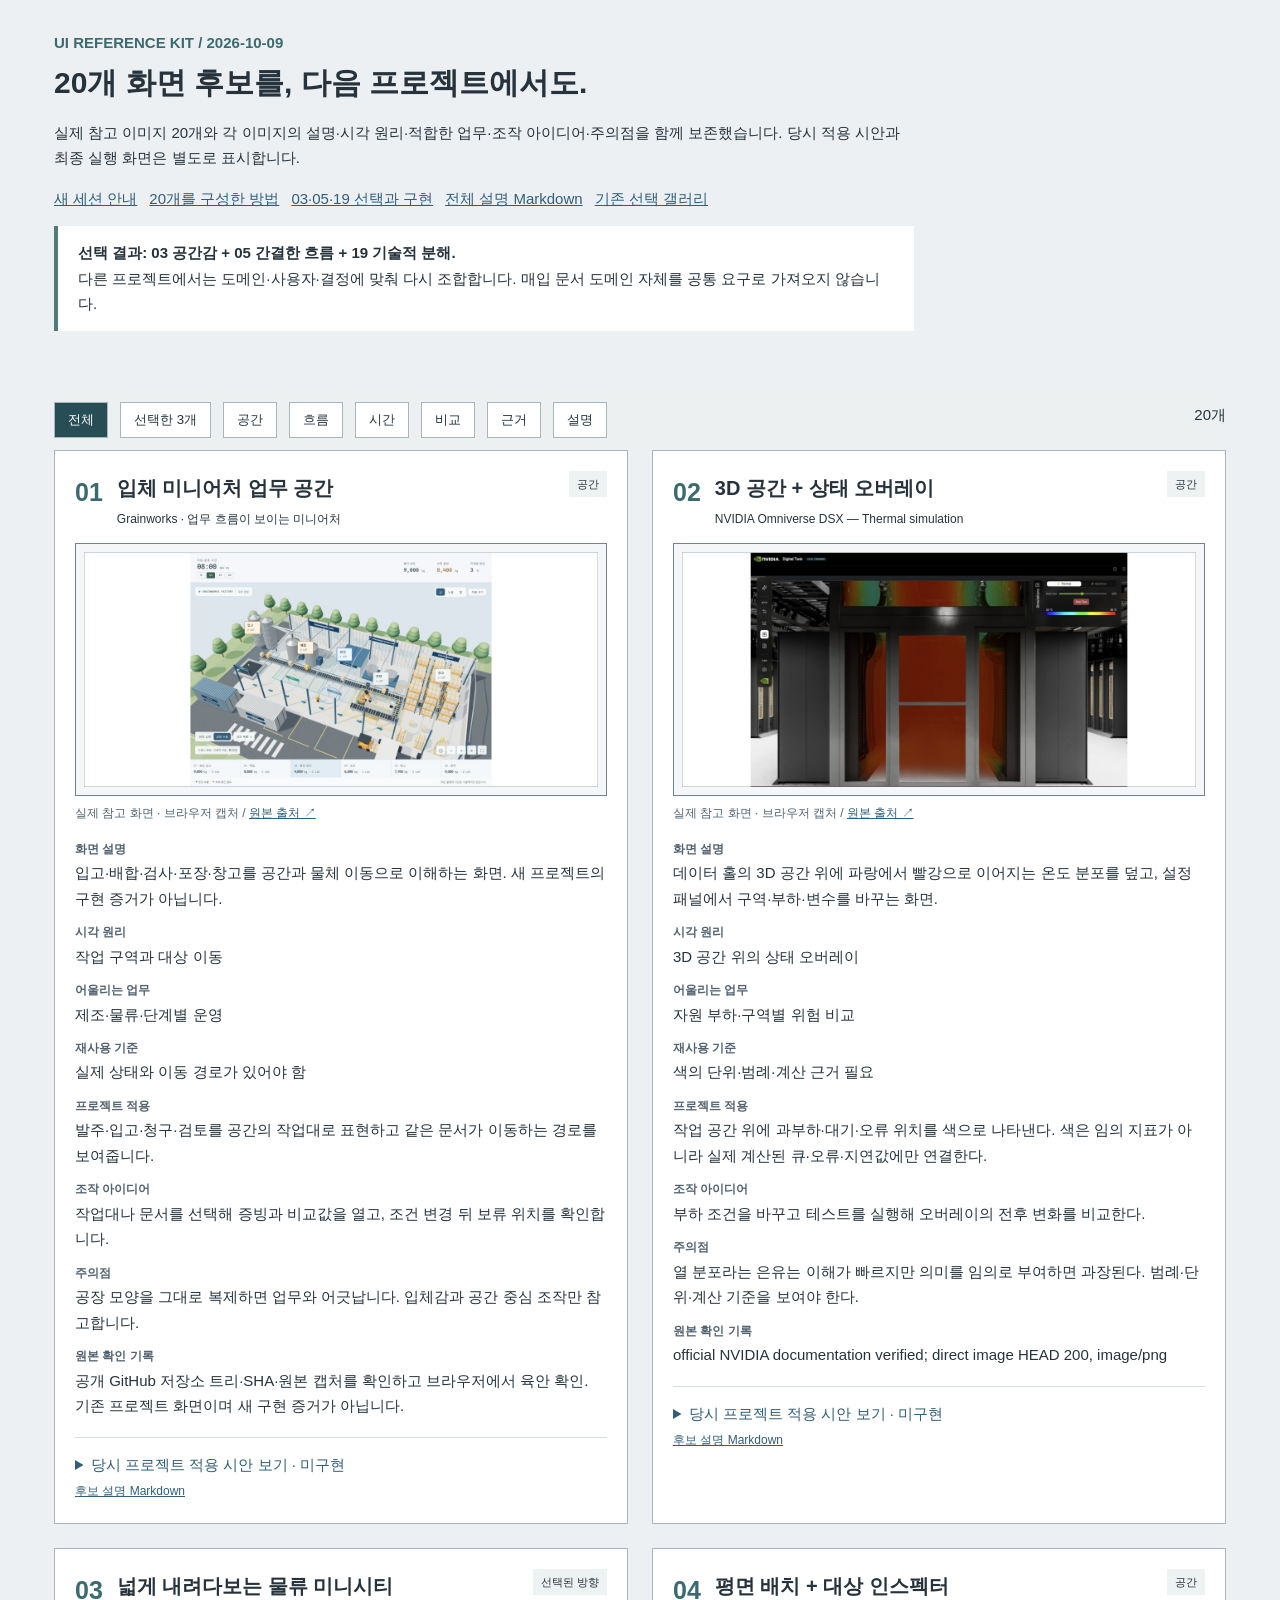
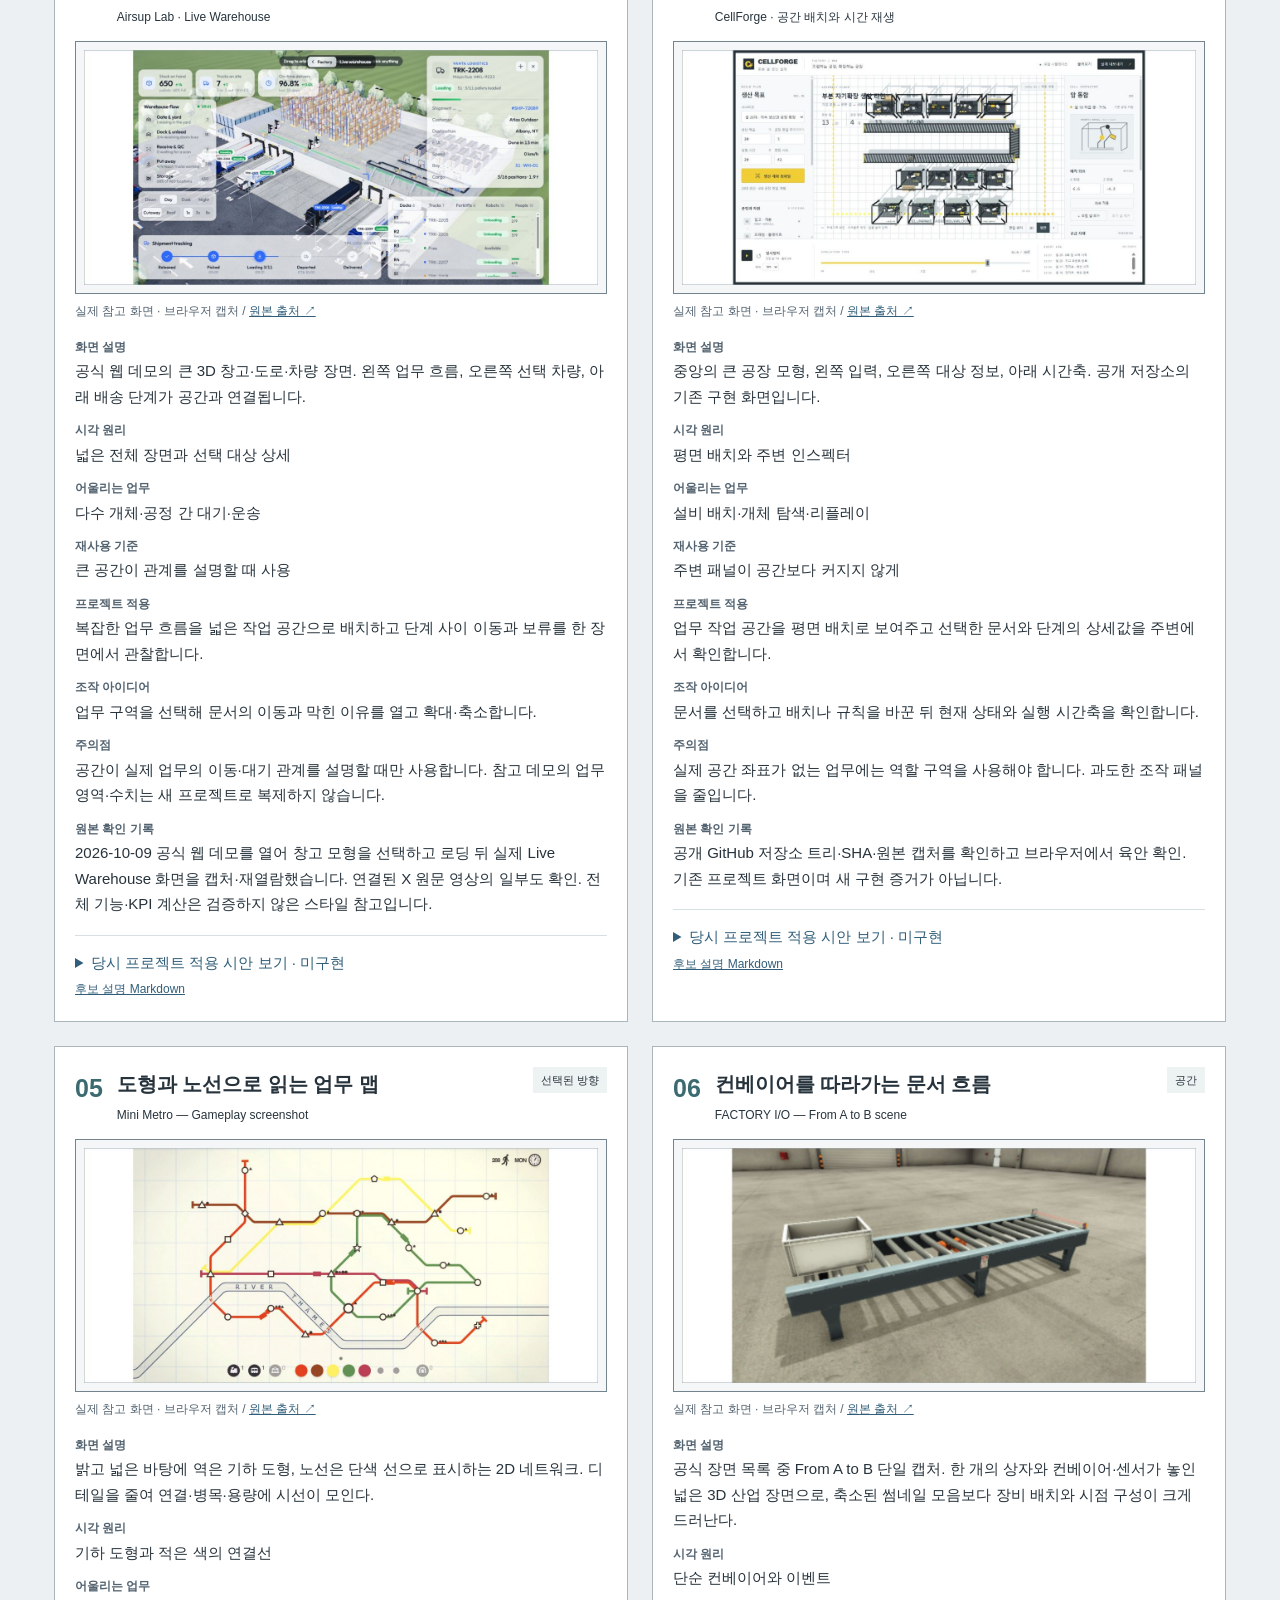
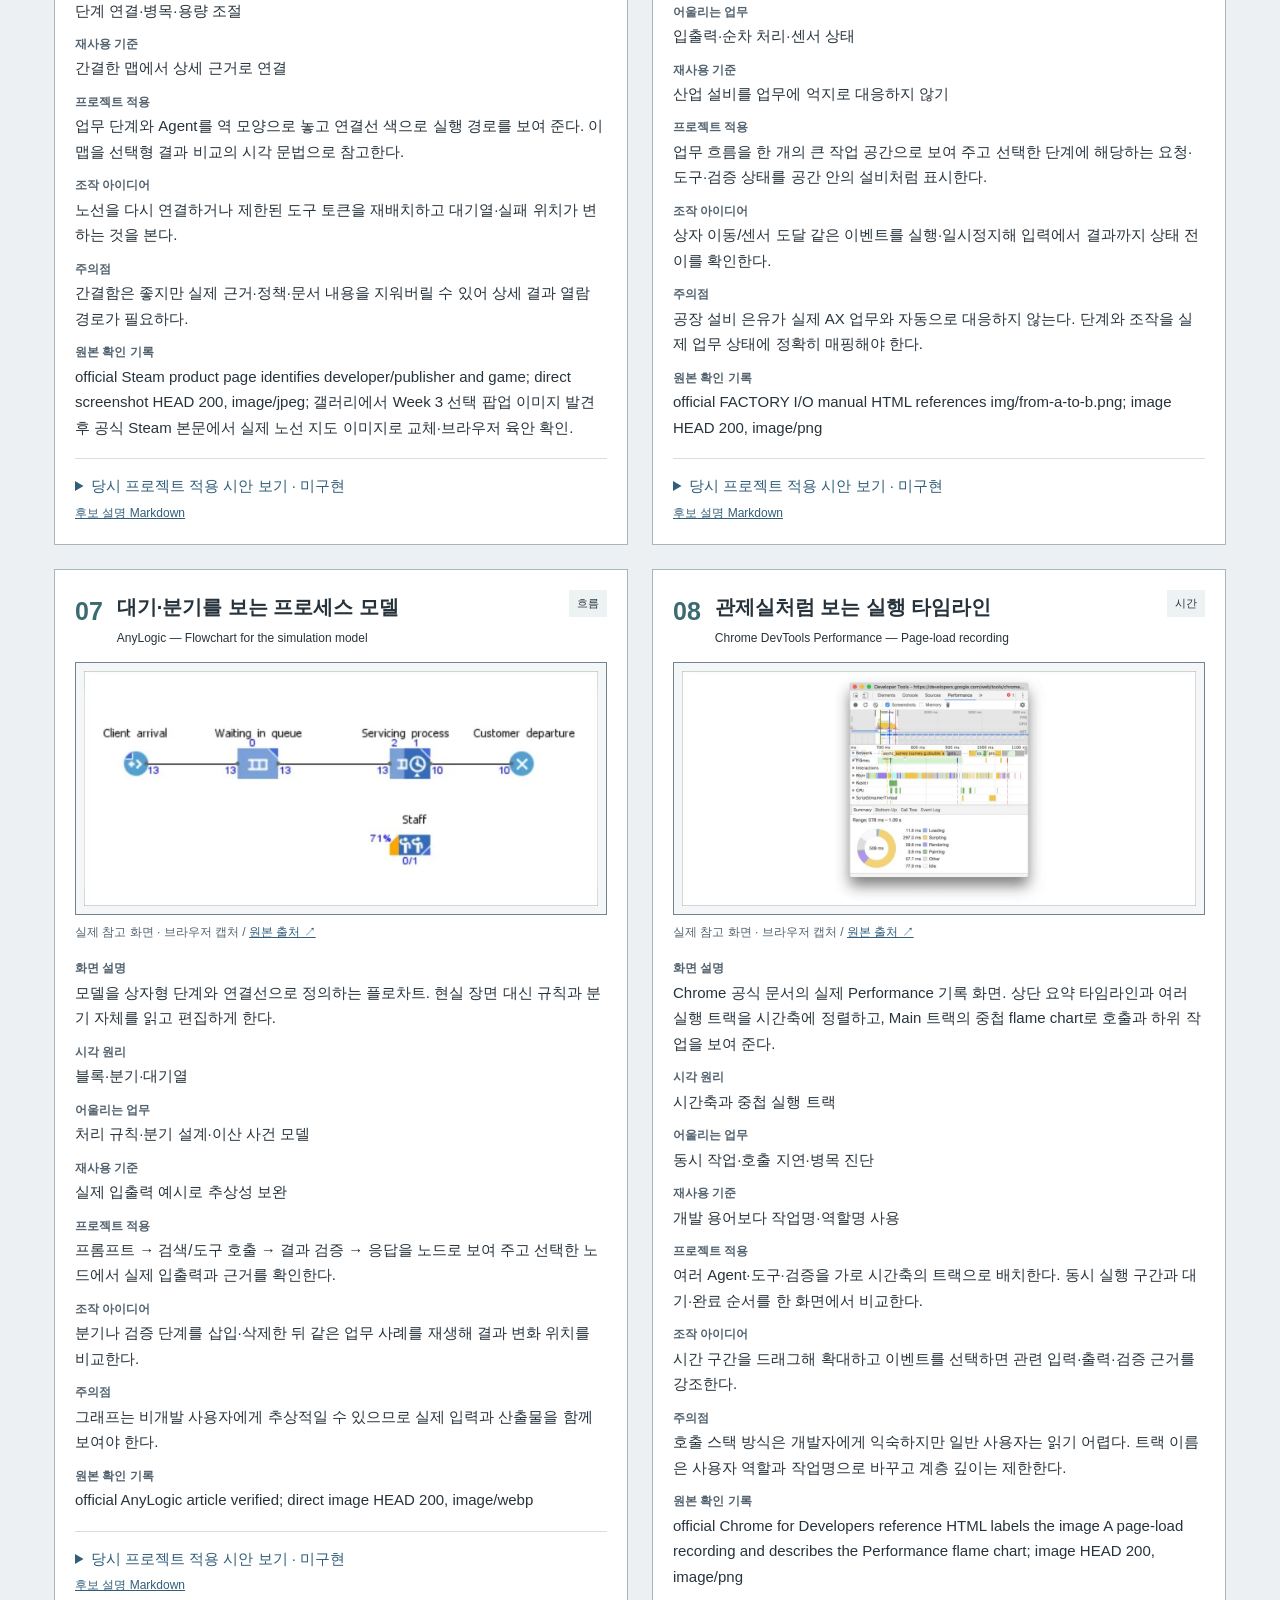
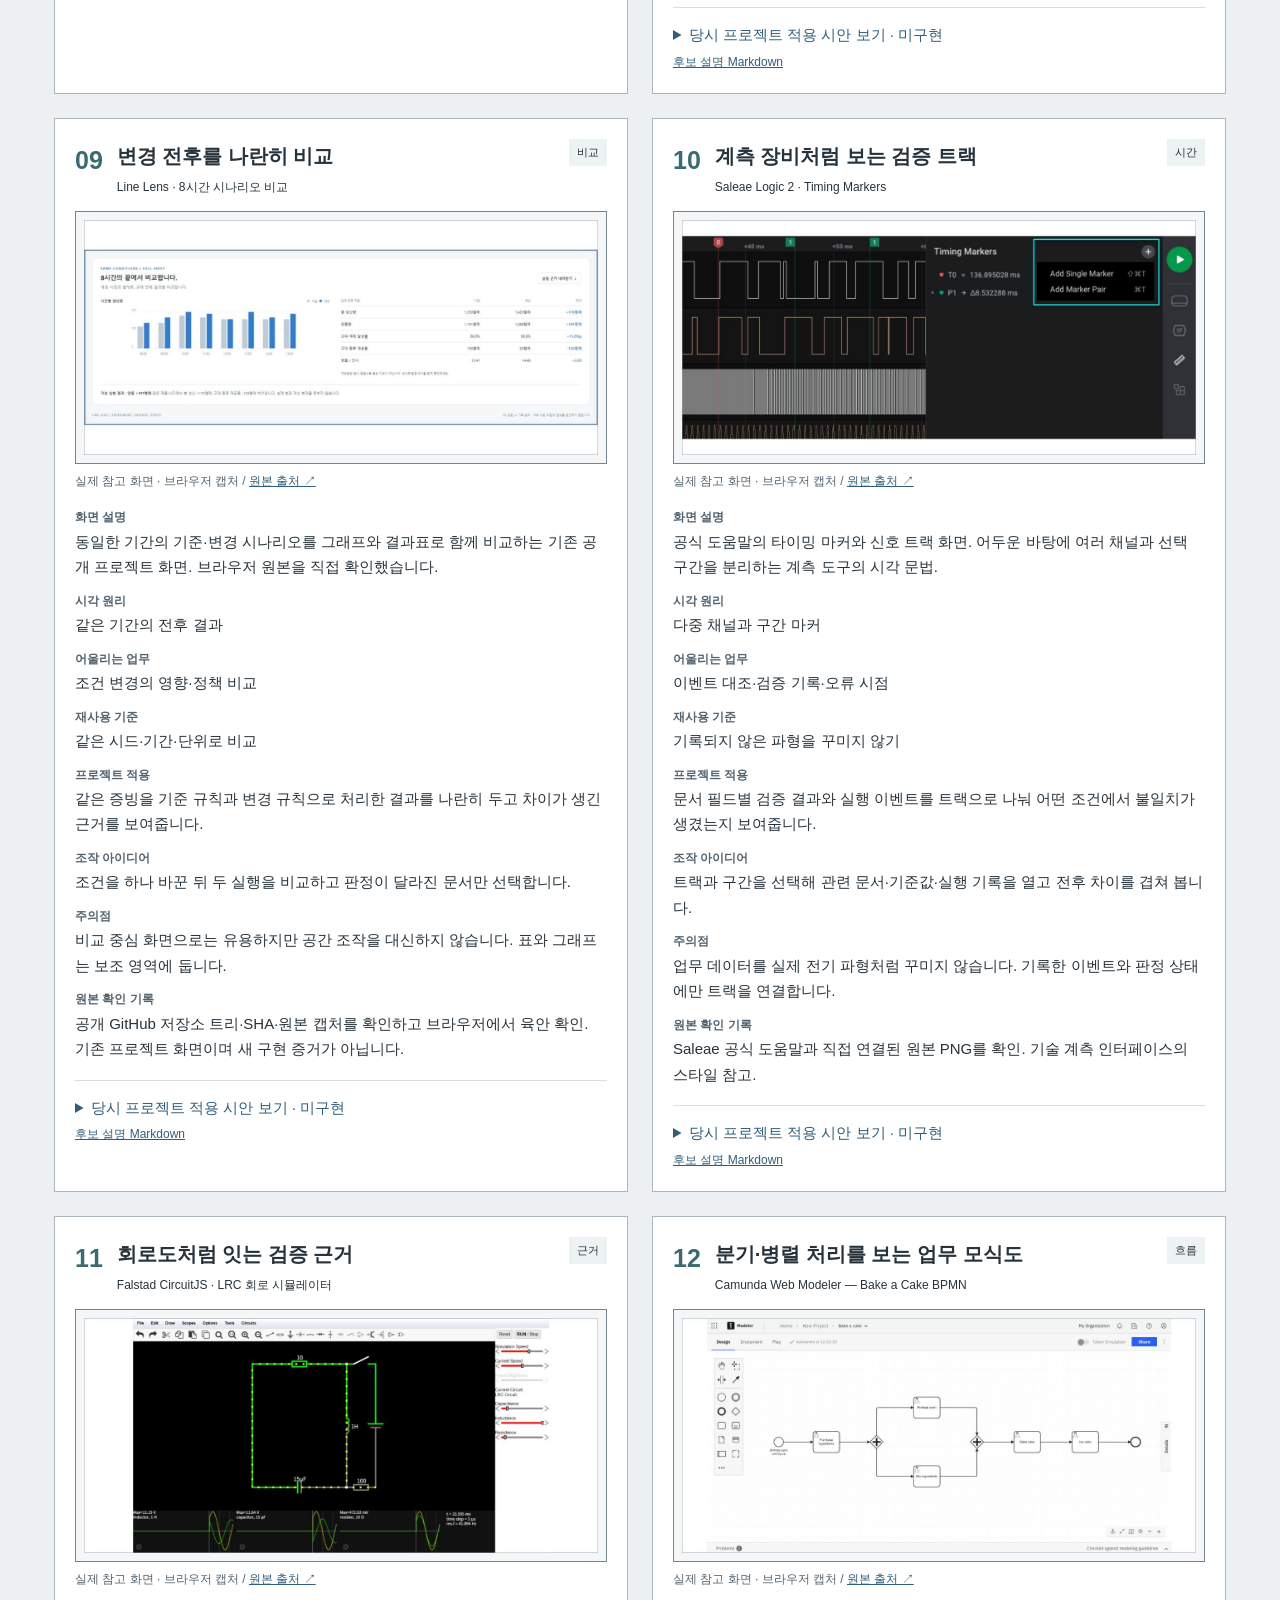
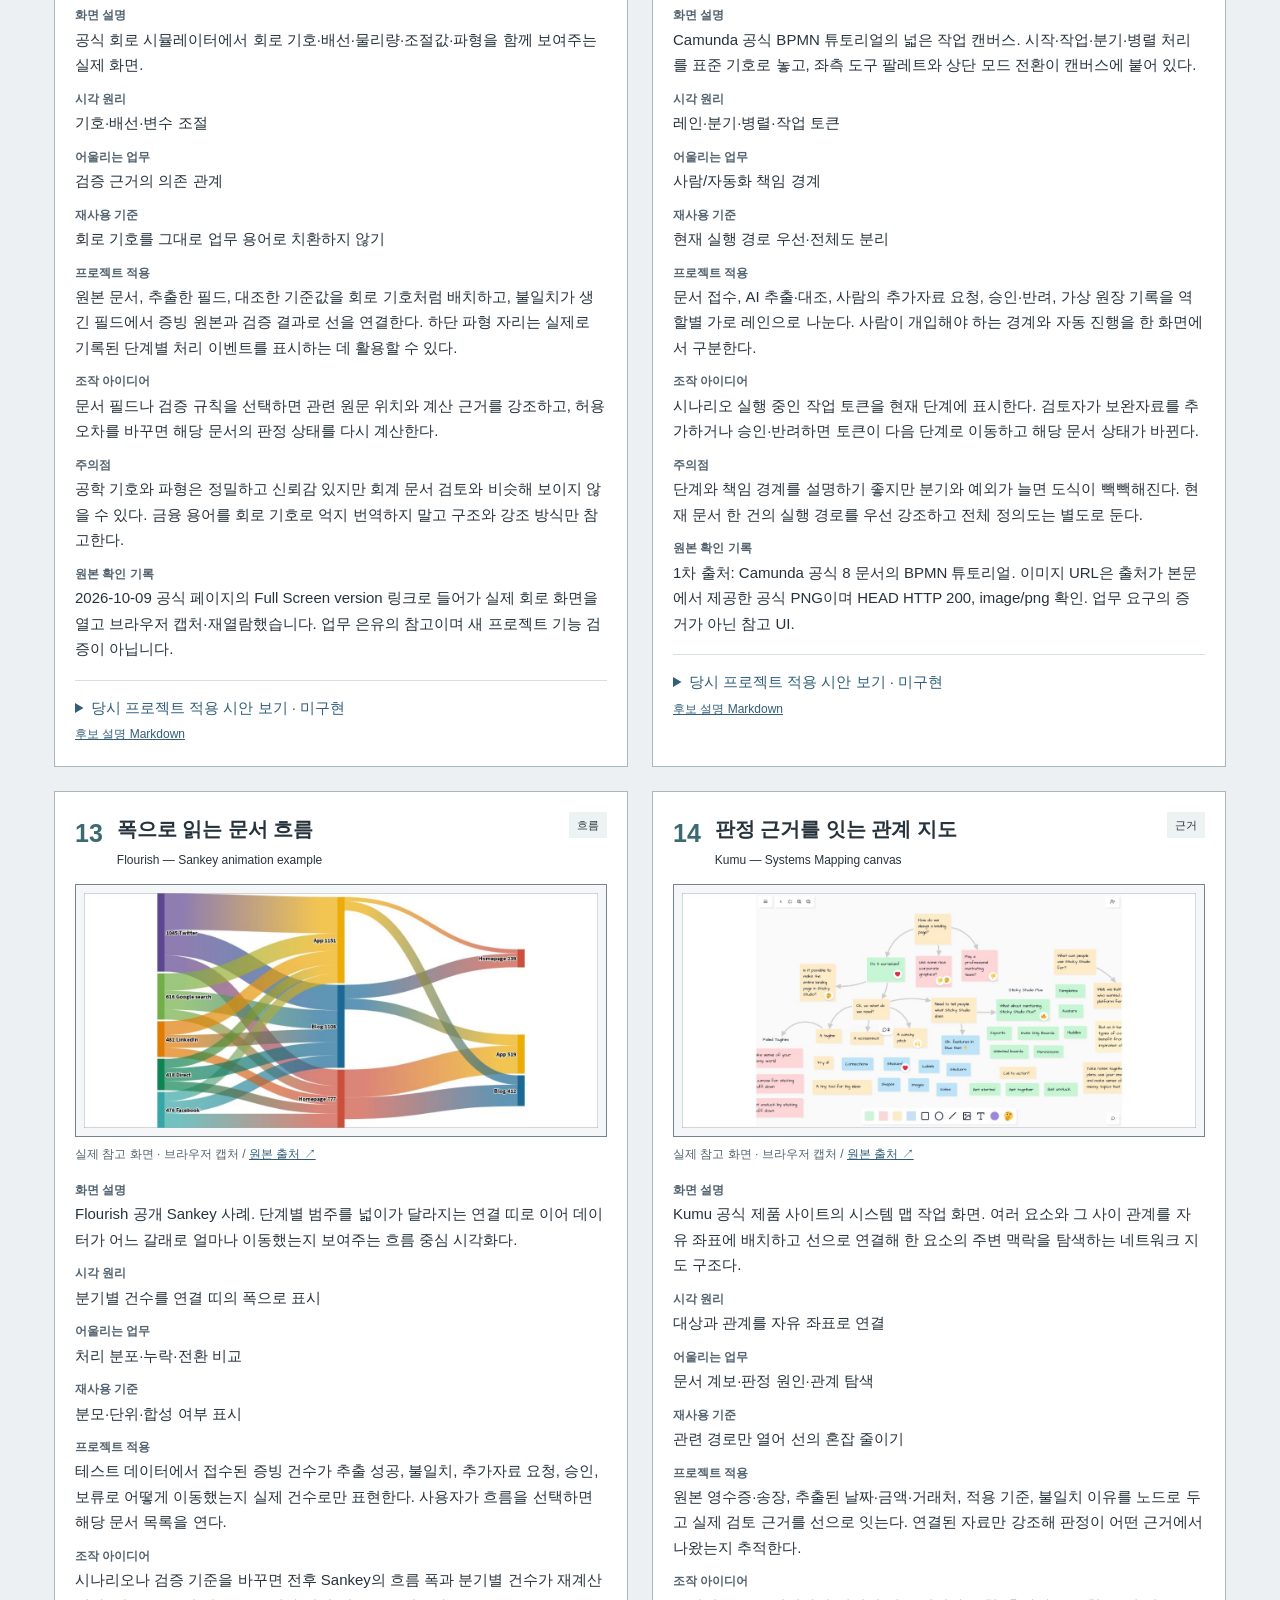
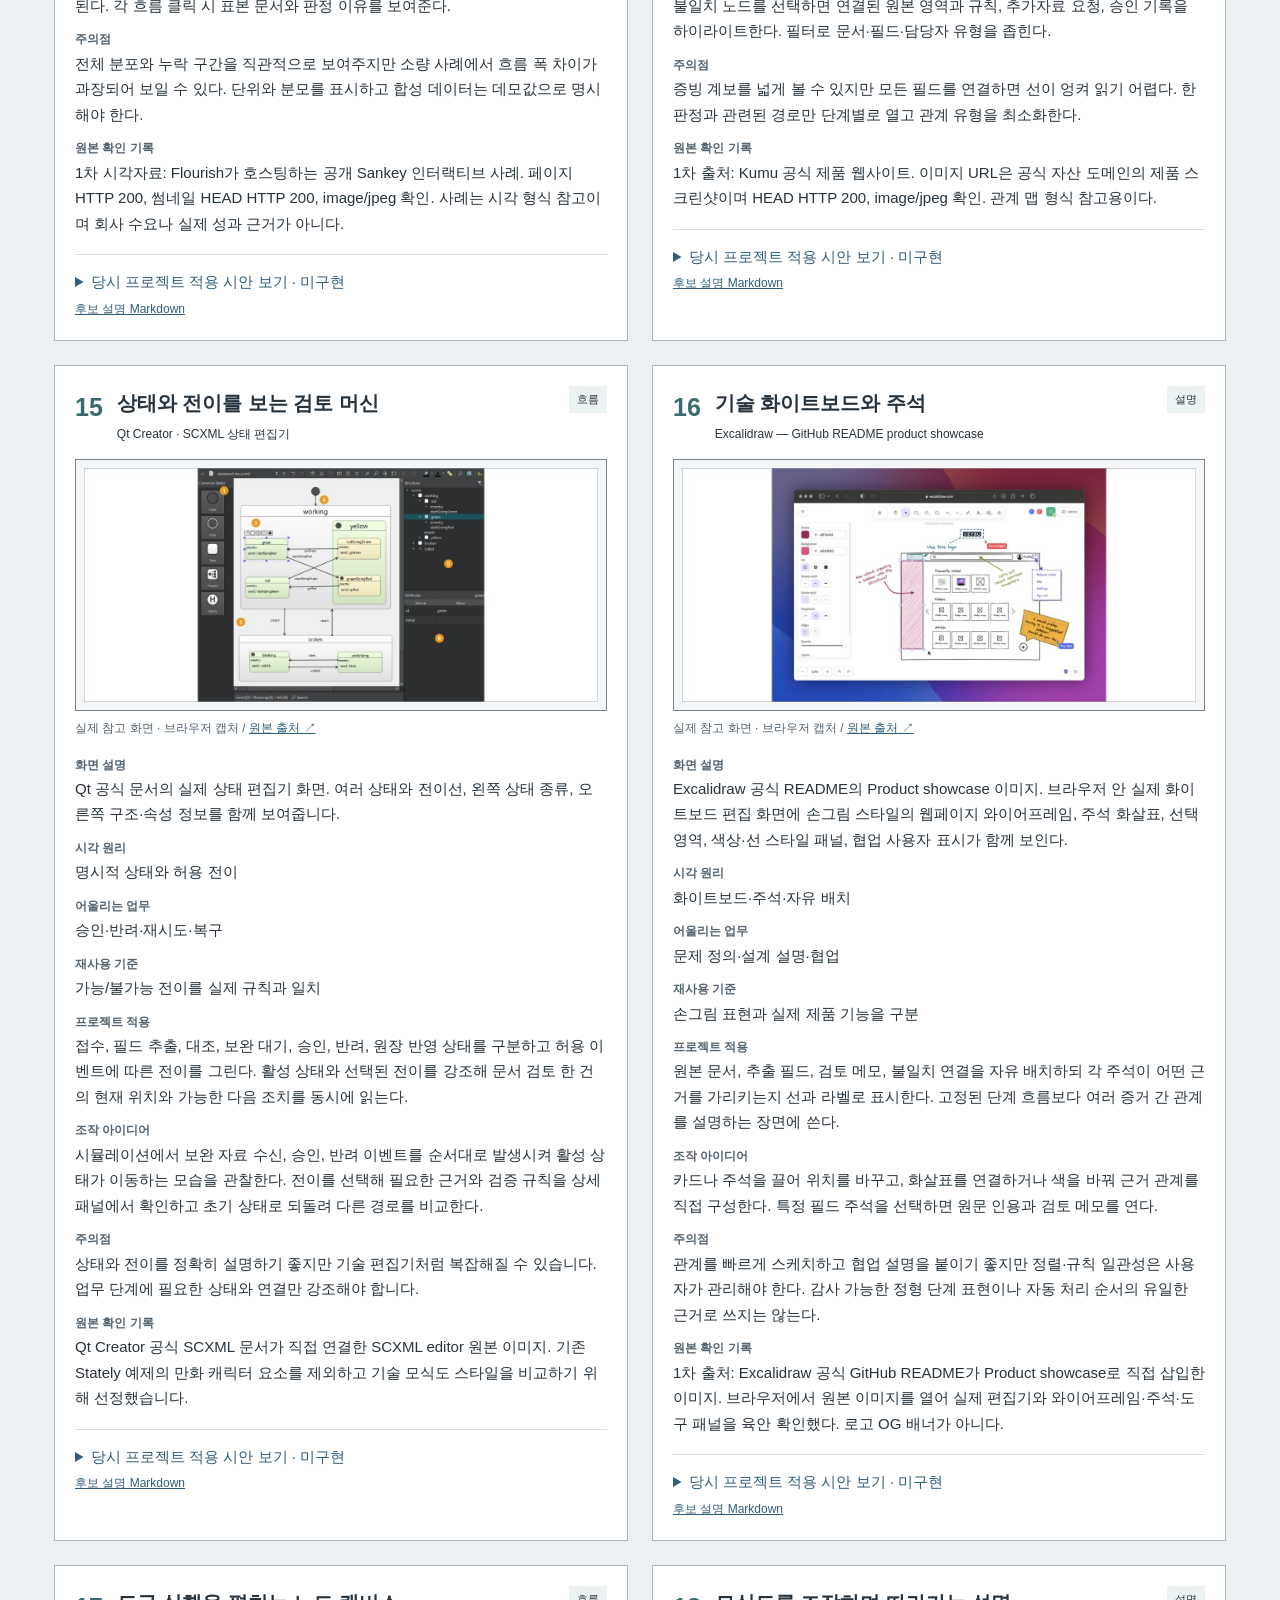
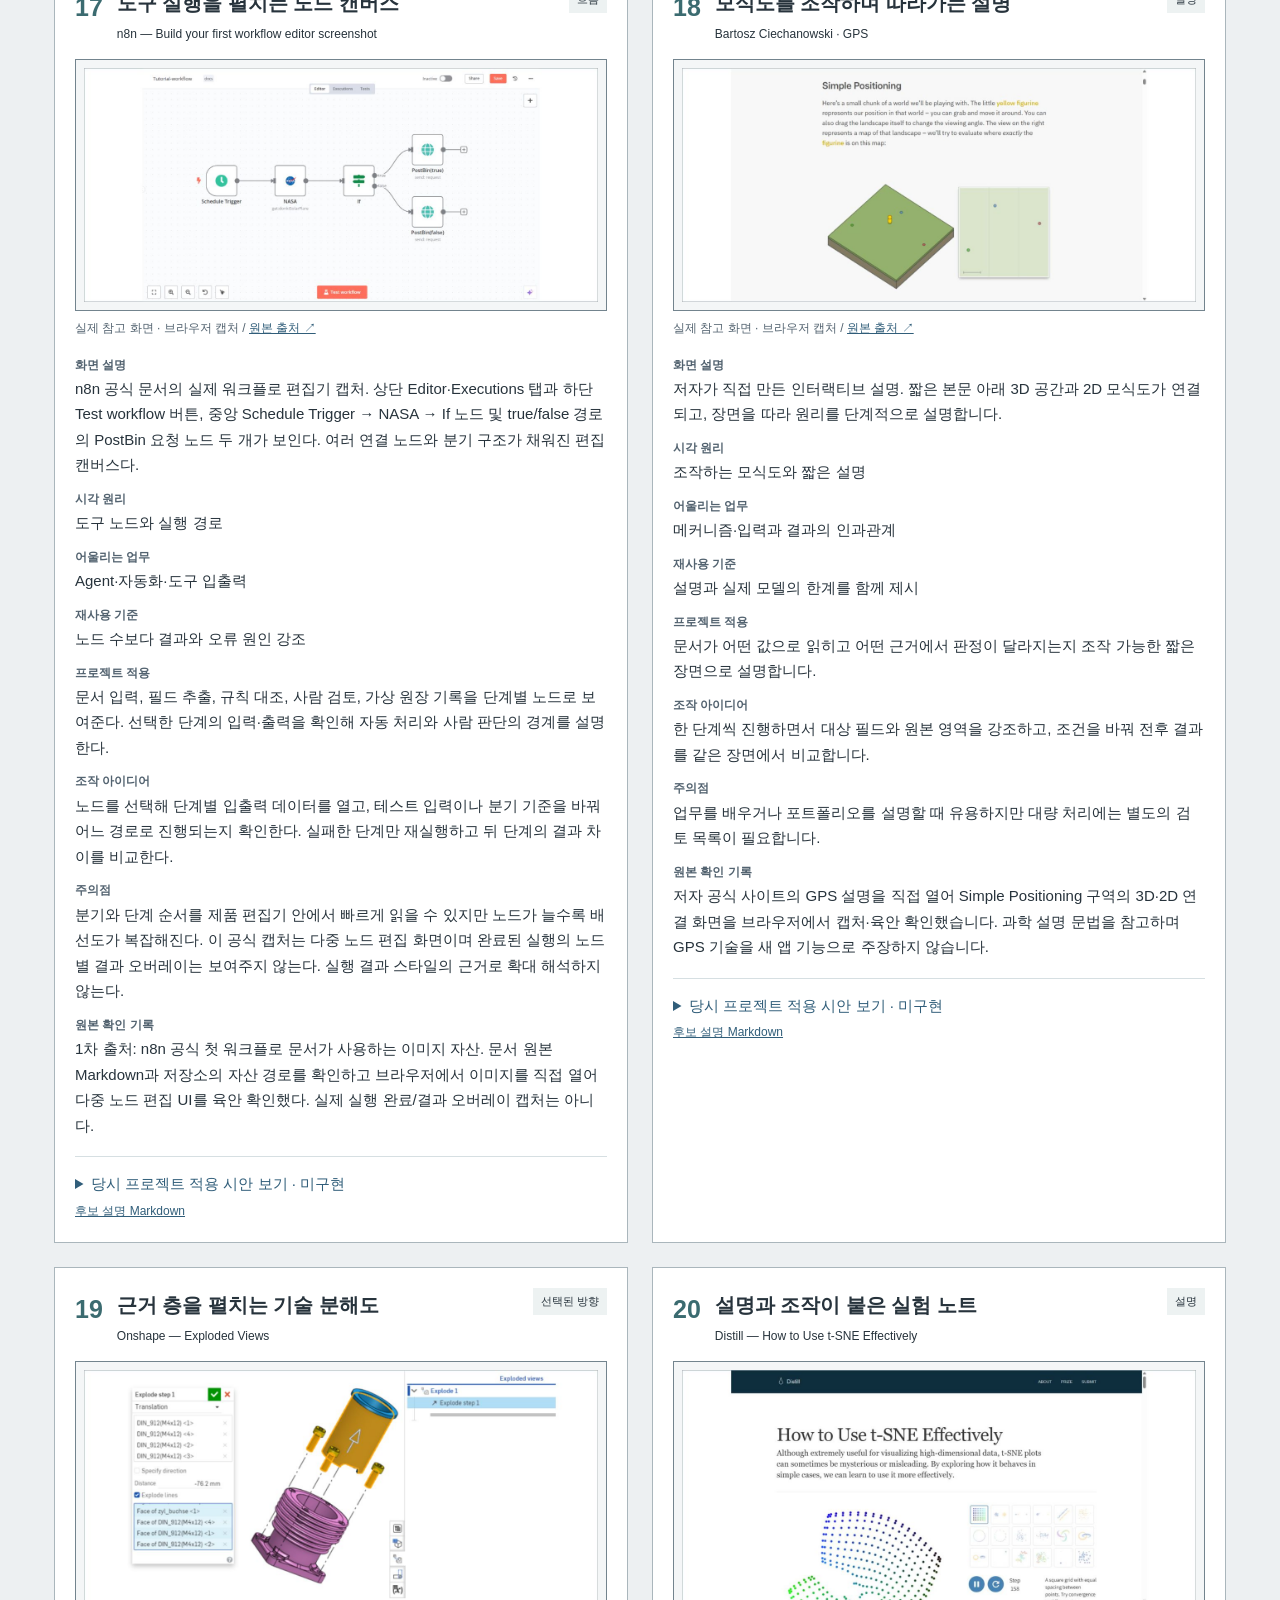
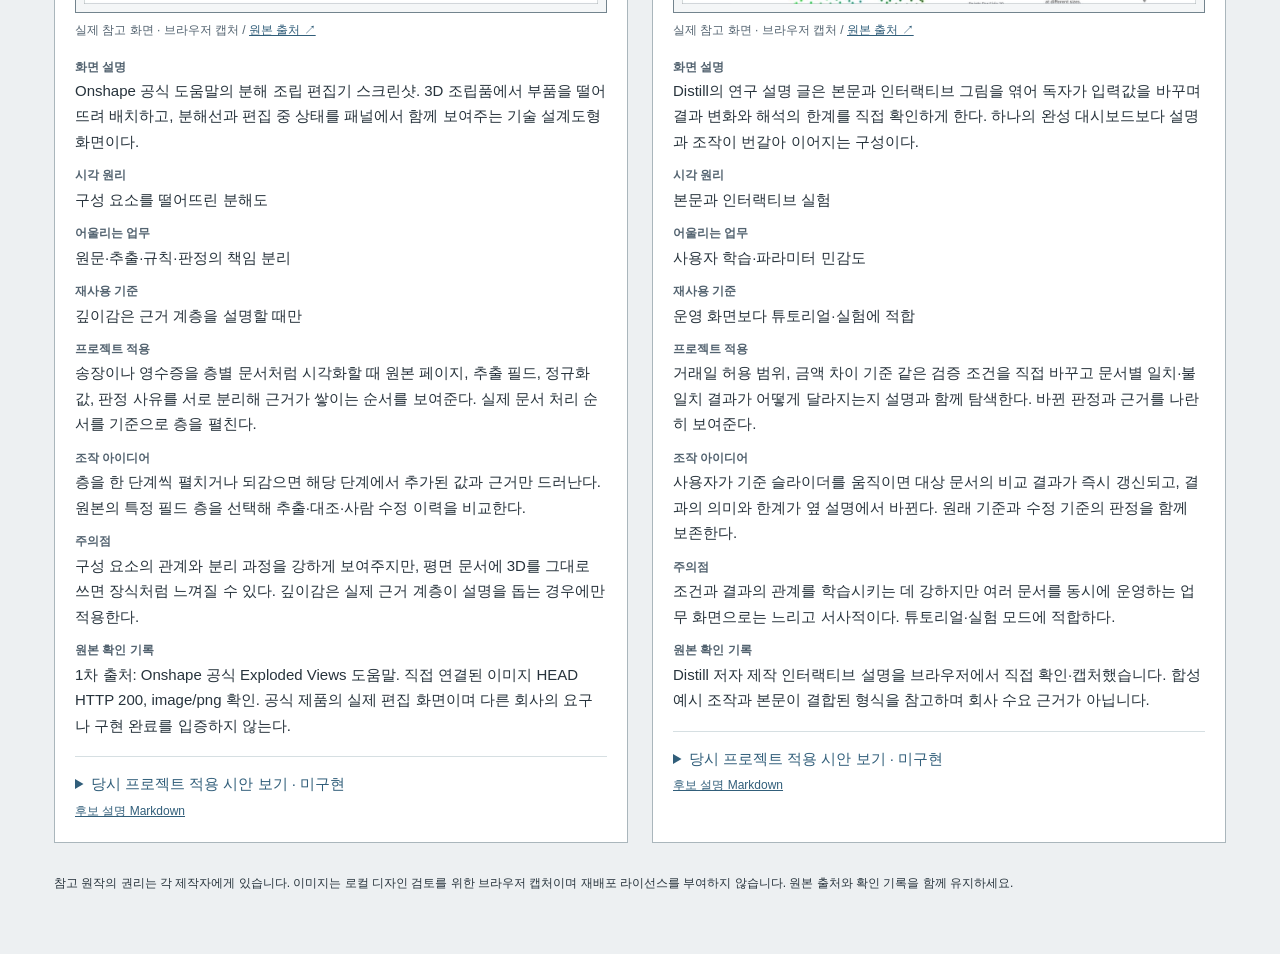
==== index.html @ 7e71ea08 "Publish 20 annotated UI references and reusable design gallery" ====
<!doctype html><html lang="ko"><meta charset="utf-8"><meta name="viewport" content="width=device-width,initial-scale=1"><title>UI Reference Kit · 20개 후보와 설명</title>
<style>*{box-sizing:border-box}body{margin:0;background:#edf0f2;color:#27333c;font:15px/1.7 "Malgun Gothic",Segoe UI,sans-serif}header,main{max-width:1220px;margin:auto;padding:30px 24px}header{padding-bottom:14px}header>p{max-width:860px}h1{font-size:30px;line-height:1.3;margin:7px 0 18px}.eyebrow,.number{color:#3b6b70;font-weight:700}.links,nav{display:flex;gap:12px;flex-wrap:wrap}a{color:#315e7a}nav{position:sticky;top:0;background:#edf0f2ed;padding:12px 0;backdrop-filter:blur(8px);z-index:1}button{border:1px solid #aab6bc;background:white;padding:8px 13px;cursor:pointer;color:#27333c}button[aria-pressed=true]{background:#284e55;color:white}#count{margin-left:auto}#cards{display:grid;grid-template-columns:repeat(2,minmax(0,1fr));gap:24px}article{background:white;border:1px solid #aab6bc;padding:20px;scroll-margin-top:70px;min-width:0}.card-head{display:flex;gap:14px;align-items:flex-start}h2{margin:0;font-size:20px}.card-head p{font-size:12px;margin:4px 0 14px}.number{font-size:25px}.tag{font-size:11px;white-space:nowrap;margin-left:auto;background:#edf2f2;padding:4px 8px}.visual{border:1px solid #73848e;background:#f4f6f7;padding:8px}.visual img{width:100%;height:auto;display:block}.caption{font-size:12px;color:#536370;margin:7px 0 16px}dt{font-size:12px;font-weight:700;color:#536370;margin-top:11px}dd{margin:1px 0 0}details{border-top:1px solid #d6dfe2;padding-top:14px;margin-top:18px}summary{cursor:pointer;color:#315e7a}details .visual{margin-top:12px}.note{font-size:12px}.selected-summary{border-left:4px solid #527a79;background:white;padding:14px 20px}footer{padding:30px 0;font-size:12px}[hidden]{display:none!important}@media(max-width:850px){#cards{grid-template-columns:1fr}header,main{padding:20px 16px}h1{font-size:25px}}@media print{nav,.links{display:none}#cards{display:block}article{break-inside:avoid;margin-bottom:20px}}</style>
<header><div class="eyebrow">UI REFERENCE KIT / 2026-10-09</div><h1>20개 화면 후보를, 다음 프로젝트에서도.</h1><p>실제 참고 이미지 20개와 각 이미지의 설명·시각 원리·적합한 업무·조작 아이디어·주의점을 함께 보존했습니다. 당시 적용 시안과 최종 실행 화면은 별도로 표시합니다.</p><div class="links"><a href="README.md">새 세션 안내</a><a href="HOW_IT_WAS_MADE.md">20개를 구성한 방법</a><a href="DECISIONS.md">03·05·19 선택과 구현</a><a href="CATALOG.md">전체 설명 Markdown</a><a href="gallery/index.html">기존 선택 갤러리</a></div><p class="selected-summary"><b>선택 결과: 03 공간감 + 05 간결한 흐름 + 19 기술적 분해.</b><br>다른 프로젝트에서는 도메인·사용자·결정에 맞춰 다시 조합합니다. 매입 문서 도메인 자체를 공통 요구로 가져오지 않습니다.</p></header>
<main><nav aria-label="후보 분류"><button data-filter="전체" aria-pressed="true">전체</button><button data-filter="선택한 3개" aria-pressed="false">선택한 3개</button><button data-filter="공간" aria-pressed="false">공간</button><button data-filter="흐름" aria-pressed="false">흐름</button><button data-filter="시간" aria-pressed="false">시간</button><button data-filter="비교" aria-pressed="false">비교</button><button data-filter="근거" aria-pressed="false">근거</button><button data-filter="설명" aria-pressed="false">설명</button><span id="count">20개</span></nav><section id="cards"><article id="ui-01" data-category="공간" data-selected="false"><div class="card-head"><span class="number">01</span><div><h2>입체 미니어처 업무 공간</h2><p>Grainworks · 업무 흐름이 보이는 미니어처</p></div><span class="tag">공간</span></div><div class="visual"><a href="images/01-reference.jpg" target="_blank"><img src="images/01-reference.jpg" alt="01 실제 참고 화면" loading="lazy"></a></div><p class="caption">실제 참고 화면 · 브라우저 캡처 / <a href="https://github.com/Kimhyuntae9665/grainworks-agent" target="_blank" rel="noopener">원본 출처 ↗</a></p><dl><dt>화면 설명</dt><dd>입고·배합·검사·포장·창고를 공간과 물체 이동으로 이해하는 화면. 새 프로젝트의 구현 증거가 아닙니다.</dd><dt>시각 원리</dt><dd>작업 구역과 대상 이동</dd><dt>어울리는 업무</dt><dd>제조·물류·단계별 운영</dd><dt>재사용 기준</dt><dd>실제 상태와 이동 경로가 있어야 함</dd><dt>프로젝트 적용</dt><dd>발주·입고·청구·검토를 공간의 작업대로 표현하고 같은 문서가 이동하는 경로를 보여줍니다.</dd><dt>조작 아이디어</dt><dd>작업대나 문서를 선택해 증빙과 비교값을 열고, 조건 변경 뒤 보류 위치를 확인합니다.</dd><dt>주의점</dt><dd>공장 모양을 그대로 복제하면 업무와 어긋납니다. 입체감과 공간 중심 조작만 참고합니다.</dd><dt>원본 확인 기록</dt><dd>공개 GitHub 저장소 트리·SHA·원본 캡처를 확인하고 브라우저에서 육안 확인. 기존 프로젝트 화면이며 새 구현 증거가 아닙니다.</dd></dl><details><summary>당시 프로젝트 적용 시안 보기 · 미구현</summary><div class="visual"><img src="concepts/01-concept.svg" alt="01 적용 시안 · 미구현" loading="lazy"></div><p class="caption">동일 합성 예시를 이용한 SVG 구성 시안. 실행 증거가 아닙니다.</p></details><a class="note" href="candidates/01.md">후보 설명 Markdown</a></article><article id="ui-02" data-category="공간" data-selected="false"><div class="card-head"><span class="number">02</span><div><h2>3D 공간 + 상태 오버레이</h2><p>NVIDIA Omniverse DSX — Thermal simulation</p></div><span class="tag">공간</span></div><div class="visual"><a href="images/02-reference.jpg" target="_blank"><img src="images/02-reference.jpg" alt="02 실제 참고 화면" loading="lazy"></a></div><p class="caption">실제 참고 화면 · 브라우저 캡처 / <a href="https://docs.omniverse.nvidia.com/dsx/latest/user-interface-walkthrough.html" target="_blank" rel="noopener">원본 출처 ↗</a></p><dl><dt>화면 설명</dt><dd>데이터 홀의 3D 공간 위에 파랑에서 빨강으로 이어지는 온도 분포를 덮고, 설정 패널에서 구역·부하·변수를 바꾸는 화면.</dd><dt>시각 원리</dt><dd>3D 공간 위의 상태 오버레이</dd><dt>어울리는 업무</dt><dd>자원 부하·구역별 위험 비교</dd><dt>재사용 기준</dt><dd>색의 단위·범례·계산 근거 필요</dd><dt>프로젝트 적용</dt><dd>작업 공간 위에 과부하·대기·오류 위치를 색으로 나타낸다. 색은 임의 지표가 아니라 실제 계산된 큐·오류·지연값에만 연결한다.</dd><dt>조작 아이디어</dt><dd>부하 조건을 바꾸고 테스트를 실행해 오버레이의 전후 변화를 비교한다.</dd><dt>주의점</dt><dd>열 분포라는 은유는 이해가 빠르지만 의미를 임의로 부여하면 과장된다. 범례·단위·계산 기준을 보여야 한다.</dd><dt>원본 확인 기록</dt><dd>official NVIDIA documentation verified; direct image HEAD 200, image/png</dd></dl><details><summary>당시 프로젝트 적용 시안 보기 · 미구현</summary><div class="visual"><img src="concepts/02-concept.svg" alt="02 적용 시안 · 미구현" loading="lazy"></div><p class="caption">동일 합성 예시를 이용한 SVG 구성 시안. 실행 증거가 아닙니다.</p></details><a class="note" href="candidates/02.md">후보 설명 Markdown</a></article><article id="ui-03" data-category="공간" data-selected="true"><div class="card-head"><span class="number">03</span><div><h2>넓게 내려다보는 물류 미니시티</h2><p>Airsup Lab · Live Warehouse</p></div><span class="tag">선택된 방향</span></div><div class="visual"><a href="images/03-reference.jpg" target="_blank"><img src="images/03-reference.jpg" alt="03 실제 참고 화면" loading="lazy"></a></div><p class="caption">실제 참고 화면 · 브라우저 캡처 / <a href="https://www.airsup.ai/lab/warehouse" target="_blank" rel="noopener">원본 출처 ↗</a></p><dl><dt>화면 설명</dt><dd>공식 웹 데모의 큰 3D 창고·도로·차량 장면. 왼쪽 업무 흐름, 오른쪽 선택 차량, 아래 배송 단계가 공간과 연결됩니다.</dd><dt>시각 원리</dt><dd>넓은 전체 장면과 선택 대상 상세</dd><dt>어울리는 업무</dt><dd>다수 개체·공정 간 대기·운송</dd><dt>재사용 기준</dt><dd>큰 공간이 관계를 설명할 때 사용</dd><dt>프로젝트 적용</dt><dd>복잡한 업무 흐름을 넓은 작업 공간으로 배치하고 단계 사이 이동과 보류를 한 장면에서 관찰합니다.</dd><dt>조작 아이디어</dt><dd>업무 구역을 선택해 문서의 이동과 막힌 이유를 열고 확대·축소합니다.</dd><dt>주의점</dt><dd>공간이 실제 업무의 이동·대기 관계를 설명할 때만 사용합니다. 참고 데모의 업무 영역·수치는 새 프로젝트로 복제하지 않습니다.</dd><dt>원본 확인 기록</dt><dd>2026-10-09 공식 웹 데모를 열어 창고 모형을 선택하고 로딩 뒤 실제 Live Warehouse 화면을 캡처·재열람했습니다. 연결된 X 원문 영상의 일부도 확인. 전체 기능·KPI 계산은 검증하지 않은 스타일 참고입니다.</dd></dl><details><summary>당시 프로젝트 적용 시안 보기 · 미구현</summary><div class="visual"><img src="concepts/03-concept.svg" alt="03 적용 시안 · 미구현" loading="lazy"></div><p class="caption">동일 합성 예시를 이용한 SVG 구성 시안. 실행 증거가 아닙니다.</p></details><a class="note" href="candidates/03.md">후보 설명 Markdown</a></article><article id="ui-04" data-category="공간" data-selected="false"><div class="card-head"><span class="number">04</span><div><h2>평면 배치 + 대상 인스펙터</h2><p>CellForge · 공간 배치와 시간 재생</p></div><span class="tag">공간</span></div><div class="visual"><a href="images/04-reference.jpg" target="_blank"><img src="images/04-reference.jpg" alt="04 실제 참고 화면" loading="lazy"></a></div><p class="caption">실제 참고 화면 · 브라우저 캡처 / <a href="https://github.com/Kimhyuntae9665/cellforge" target="_blank" rel="noopener">원본 출처 ↗</a></p><dl><dt>화면 설명</dt><dd>중앙의 큰 공장 모형, 왼쪽 입력, 오른쪽 대상 정보, 아래 시간축. 공개 저장소의 기존 구현 화면입니다.</dd><dt>시각 원리</dt><dd>평면 배치와 주변 인스펙터</dd><dt>어울리는 업무</dt><dd>설비 배치·개체 탐색·리플레이</dd><dt>재사용 기준</dt><dd>주변 패널이 공간보다 커지지 않게</dd><dt>프로젝트 적용</dt><dd>업무 작업 공간을 평면 배치로 보여주고 선택한 문서와 단계의 상세값을 주변에서 확인합니다.</dd><dt>조작 아이디어</dt><dd>문서를 선택하고 배치나 규칙을 바꾼 뒤 현재 상태와 실행 시간축을 확인합니다.</dd><dt>주의점</dt><dd>실제 공간 좌표가 없는 업무에는 역할 구역을 사용해야 합니다. 과도한 조작 패널을 줄입니다.</dd><dt>원본 확인 기록</dt><dd>공개 GitHub 저장소 트리·SHA·원본 캡처를 확인하고 브라우저에서 육안 확인. 기존 프로젝트 화면이며 새 구현 증거가 아닙니다.</dd></dl><details><summary>당시 프로젝트 적용 시안 보기 · 미구현</summary><div class="visual"><img src="concepts/04-concept.svg" alt="04 적용 시안 · 미구현" loading="lazy"></div><p class="caption">동일 합성 예시를 이용한 SVG 구성 시안. 실행 증거가 아닙니다.</p></details><a class="note" href="candidates/04.md">후보 설명 Markdown</a></article><article id="ui-05" data-category="흐름" data-selected="true"><div class="card-head"><span class="number">05</span><div><h2>도형과 노선으로 읽는 업무 맵</h2><p>Mini Metro — Gameplay screenshot</p></div><span class="tag">선택된 방향</span></div><div class="visual"><a href="images/05-reference.jpg" target="_blank"><img src="images/05-reference.jpg" alt="05 실제 참고 화면" loading="lazy"></a></div><p class="caption">실제 참고 화면 · 브라우저 캡처 / <a href="https://store.steampowered.com/app/287980/Mini_Metro/" target="_blank" rel="noopener">원본 출처 ↗</a></p><dl><dt>화면 설명</dt><dd>밝고 넓은 바탕에 역은 기하 도형, 노선은 단색 선으로 표시하는 2D 네트워크. 디테일을 줄여 연결·병목·용량에 시선이 모인다.</dd><dt>시각 원리</dt><dd>기하 도형과 적은 색의 연결선</dd><dt>어울리는 업무</dt><dd>단계 연결·병목·용량 조절</dd><dt>재사용 기준</dt><dd>간결한 맵에서 상세 근거로 연결</dd><dt>프로젝트 적용</dt><dd>업무 단계와 Agent를 역 모양으로 놓고 연결선 색으로 실행 경로를 보여 준다. 이 맵을 선택형 결과 비교의 시각 문법으로 참고한다.</dd><dt>조작 아이디어</dt><dd>노선을 다시 연결하거나 제한된 도구 토큰을 재배치하고 대기열·실패 위치가 변하는 것을 본다.</dd><dt>주의점</dt><dd>간결함은 좋지만 실제 근거·정책·문서 내용을 지워버릴 수 있어 상세 결과 열람 경로가 필요하다.</dd><dt>원본 확인 기록</dt><dd>official Steam product page identifies developer/publisher and game; direct screenshot HEAD 200, image/jpeg; 갤러리에서 Week 3 선택 팝업 이미지 발견 후 공식 Steam 본문에서 실제 노선 지도 이미지로 교체·브라우저 육안 확인.</dd></dl><details><summary>당시 프로젝트 적용 시안 보기 · 미구현</summary><div class="visual"><img src="concepts/05-concept.svg" alt="05 적용 시안 · 미구현" loading="lazy"></div><p class="caption">동일 합성 예시를 이용한 SVG 구성 시안. 실행 증거가 아닙니다.</p></details><a class="note" href="candidates/05.md">후보 설명 Markdown</a></article><article id="ui-06" data-category="공간" data-selected="false"><div class="card-head"><span class="number">06</span><div><h2>컨베이어를 따라가는 문서 흐름</h2><p>FACTORY I/O — From A to B scene</p></div><span class="tag">공간</span></div><div class="visual"><a href="images/06-reference.jpg" target="_blank"><img src="images/06-reference.jpg" alt="06 실제 참고 화면" loading="lazy"></a></div><p class="caption">실제 참고 화면 · 브라우저 캡처 / <a href="https://docs.factoryio.com/manual/scenes/" target="_blank" rel="noopener">원본 출처 ↗</a></p><dl><dt>화면 설명</dt><dd>공식 장면 목록 중 From A to B 단일 캡처. 한 개의 상자와 컨베이어·센서가 놓인 넓은 3D 산업 장면으로, 축소된 썸네일 모음보다 장비 배치와 시점 구성이 크게 드러난다.</dd><dt>시각 원리</dt><dd>단순 컨베이어와 이벤트</dd><dt>어울리는 업무</dt><dd>입출력·순차 처리·센서 상태</dd><dt>재사용 기준</dt><dd>산업 설비를 업무에 억지로 대응하지 않기</dd><dt>프로젝트 적용</dt><dd>업무 흐름을 한 개의 큰 작업 공간으로 보여 주고 선택한 단계에 해당하는 요청·도구·검증 상태를 공간 안의 설비처럼 표시한다.</dd><dt>조작 아이디어</dt><dd>상자 이동/센서 도달 같은 이벤트를 실행·일시정지해 입력에서 결과까지 상태 전이를 확인한다.</dd><dt>주의점</dt><dd>공장 설비 은유가 실제 AX 업무와 자동으로 대응하지 않는다. 단계와 조작을 실제 업무 상태에 정확히 매핑해야 한다.</dd><dt>원본 확인 기록</dt><dd>official FACTORY I/O manual HTML references img/from-a-to-b.png; image HEAD 200, image/png</dd></dl><details><summary>당시 프로젝트 적용 시안 보기 · 미구현</summary><div class="visual"><img src="concepts/06-concept.svg" alt="06 적용 시안 · 미구현" loading="lazy"></div><p class="caption">동일 합성 예시를 이용한 SVG 구성 시안. 실행 증거가 아닙니다.</p></details><a class="note" href="candidates/06.md">후보 설명 Markdown</a></article><article id="ui-07" data-category="흐름" data-selected="false"><div class="card-head"><span class="number">07</span><div><h2>대기·분기를 보는 프로세스 모델</h2><p>AnyLogic — Flowchart for the simulation model</p></div><span class="tag">흐름</span></div><div class="visual"><a href="images/07-reference.jpg" target="_blank"><img src="images/07-reference.jpg" alt="07 실제 참고 화면" loading="lazy"></a></div><p class="caption">실제 참고 화면 · 브라우저 캡처 / <a href="https://www.anylogic.com/use-of-simulation/" target="_blank" rel="noopener">원본 출처 ↗</a></p><dl><dt>화면 설명</dt><dd>모델을 상자형 단계와 연결선으로 정의하는 플로차트. 현실 장면 대신 규칙과 분기 자체를 읽고 편집하게 한다.</dd><dt>시각 원리</dt><dd>블록·분기·대기열</dd><dt>어울리는 업무</dt><dd>처리 규칙·분기 설계·이산 사건 모델</dd><dt>재사용 기준</dt><dd>실제 입출력 예시로 추상성 보완</dd><dt>프로젝트 적용</dt><dd>프롬프트 → 검색/도구 호출 → 결과 검증 → 응답을 노드로 보여 주고 선택한 노드에서 실제 입출력과 근거를 확인한다.</dd><dt>조작 아이디어</dt><dd>분기나 검증 단계를 삽입·삭제한 뒤 같은 업무 사례를 재생해 결과 변화 위치를 비교한다.</dd><dt>주의점</dt><dd>그래프는 비개발 사용자에게 추상적일 수 있으므로 실제 입력과 산출물을 함께 보여야 한다.</dd><dt>원본 확인 기록</dt><dd>official AnyLogic article verified; direct image HEAD 200, image/webp</dd></dl><details><summary>당시 프로젝트 적용 시안 보기 · 미구현</summary><div class="visual"><img src="concepts/07-concept.svg" alt="07 적용 시안 · 미구현" loading="lazy"></div><p class="caption">동일 합성 예시를 이용한 SVG 구성 시안. 실행 증거가 아닙니다.</p></details><a class="note" href="candidates/07.md">후보 설명 Markdown</a></article><article id="ui-08" data-category="시간" data-selected="false"><div class="card-head"><span class="number">08</span><div><h2>관제실처럼 보는 실행 타임라인</h2><p>Chrome DevTools Performance — Page-load recording</p></div><span class="tag">시간</span></div><div class="visual"><a href="images/08-reference.jpg" target="_blank"><img src="images/08-reference.jpg" alt="08 실제 참고 화면" loading="lazy"></a></div><p class="caption">실제 참고 화면 · 브라우저 캡처 / <a href="https://developer.chrome.com/docs/devtools/performance/reference/" target="_blank" rel="noopener">원본 출처 ↗</a></p><dl><dt>화면 설명</dt><dd>Chrome 공식 문서의 실제 Performance 기록 화면. 상단 요약 타임라인과 여러 실행 트랙을 시간축에 정렬하고, Main 트랙의 중첩 flame chart로 호출과 하위 작업을 보여 준다.</dd><dt>시각 원리</dt><dd>시간축과 중첩 실행 트랙</dd><dt>어울리는 업무</dt><dd>동시 작업·호출 지연·병목 진단</dd><dt>재사용 기준</dt><dd>개발 용어보다 작업명·역할명 사용</dd><dt>프로젝트 적용</dt><dd>여러 Agent·도구·검증을 가로 시간축의 트랙으로 배치한다. 동시 실행 구간과 대기·완료 순서를 한 화면에서 비교한다.</dd><dt>조작 아이디어</dt><dd>시간 구간을 드래그해 확대하고 이벤트를 선택하면 관련 입력·출력·검증 근거를 강조한다.</dd><dt>주의점</dt><dd>호출 스택 방식은 개발자에게 익숙하지만 일반 사용자는 읽기 어렵다. 트랙 이름은 사용자 역할과 작업명으로 바꾸고 계층 깊이는 제한한다.</dd><dt>원본 확인 기록</dt><dd>official Chrome for Developers reference HTML labels the image A page-load recording and describes the Performance flame chart; image HEAD 200, image/png</dd></dl><details><summary>당시 프로젝트 적용 시안 보기 · 미구현</summary><div class="visual"><img src="concepts/08-concept.svg" alt="08 적용 시안 · 미구현" loading="lazy"></div><p class="caption">동일 합성 예시를 이용한 SVG 구성 시안. 실행 증거가 아닙니다.</p></details><a class="note" href="candidates/08.md">후보 설명 Markdown</a></article><article id="ui-09" data-category="비교" data-selected="false"><div class="card-head"><span class="number">09</span><div><h2>변경 전후를 나란히 비교</h2><p>Line Lens · 8시간 시나리오 비교</p></div><span class="tag">비교</span></div><div class="visual"><a href="images/09-reference.jpg" target="_blank"><img src="images/09-reference.jpg" alt="09 실제 참고 화면" loading="lazy"></a></div><p class="caption">실제 참고 화면 · 브라우저 캡처 / <a href="https://github.com/Kimhyuntae9665/line-lens" target="_blank" rel="noopener">원본 출처 ↗</a></p><dl><dt>화면 설명</dt><dd>동일한 기간의 기준·변경 시나리오를 그래프와 결과표로 함께 비교하는 기존 공개 프로젝트 화면. 브라우저 원본을 직접 확인했습니다.</dd><dt>시각 원리</dt><dd>같은 기간의 전후 결과</dd><dt>어울리는 업무</dt><dd>조건 변경의 영향·정책 비교</dd><dt>재사용 기준</dt><dd>같은 시드·기간·단위로 비교</dd><dt>프로젝트 적용</dt><dd>같은 증빙을 기준 규칙과 변경 규칙으로 처리한 결과를 나란히 두고 차이가 생긴 근거를 보여줍니다.</dd><dt>조작 아이디어</dt><dd>조건을 하나 바꾼 뒤 두 실행을 비교하고 판정이 달라진 문서만 선택합니다.</dd><dt>주의점</dt><dd>비교 중심 화면으로는 유용하지만 공간 조작을 대신하지 않습니다. 표와 그래프는 보조 영역에 둡니다.</dd><dt>원본 확인 기록</dt><dd>공개 GitHub 저장소 트리·SHA·원본 캡처를 확인하고 브라우저에서 육안 확인. 기존 프로젝트 화면이며 새 구현 증거가 아닙니다.</dd></dl><details><summary>당시 프로젝트 적용 시안 보기 · 미구현</summary><div class="visual"><img src="concepts/09-concept.svg" alt="09 적용 시안 · 미구현" loading="lazy"></div><p class="caption">동일 합성 예시를 이용한 SVG 구성 시안. 실행 증거가 아닙니다.</p></details><a class="note" href="candidates/09.md">후보 설명 Markdown</a></article><article id="ui-10" data-category="시간" data-selected="false"><div class="card-head"><span class="number">10</span><div><h2>계측 장비처럼 보는 검증 트랙</h2><p>Saleae Logic 2 · Timing Markers</p></div><span class="tag">시간</span></div><div class="visual"><a href="images/10-reference.jpg" target="_blank"><img src="images/10-reference.jpg" alt="10 실제 참고 화면" loading="lazy"></a></div><p class="caption">실제 참고 화면 · 브라우저 캡처 / <a href="https://www.saleae.com/support/logic-software/viewing-and-analyzing-data/measurements-timing-markers" target="_blank" rel="noopener">원본 출처 ↗</a></p><dl><dt>화면 설명</dt><dd>공식 도움말의 타이밍 마커와 신호 트랙 화면. 어두운 바탕에 여러 채널과 선택 구간을 분리하는 계측 도구의 시각 문법.</dd><dt>시각 원리</dt><dd>다중 채널과 구간 마커</dd><dt>어울리는 업무</dt><dd>이벤트 대조·검증 기록·오류 시점</dd><dt>재사용 기준</dt><dd>기록되지 않은 파형을 꾸미지 않기</dd><dt>프로젝트 적용</dt><dd>문서 필드별 검증 결과와 실행 이벤트를 트랙으로 나눠 어떤 조건에서 불일치가 생겼는지 보여줍니다.</dd><dt>조작 아이디어</dt><dd>트랙과 구간을 선택해 관련 문서·기준값·실행 기록을 열고 전후 차이를 겹쳐 봅니다.</dd><dt>주의점</dt><dd>업무 데이터를 실제 전기 파형처럼 꾸미지 않습니다. 기록한 이벤트와 판정 상태에만 트랙을 연결합니다.</dd><dt>원본 확인 기록</dt><dd>Saleae 공식 도움말과 직접 연결된 원본 PNG를 확인. 기술 계측 인터페이스의 스타일 참고.</dd></dl><details><summary>당시 프로젝트 적용 시안 보기 · 미구현</summary><div class="visual"><img src="concepts/10-concept.svg" alt="10 적용 시안 · 미구현" loading="lazy"></div><p class="caption">동일 합성 예시를 이용한 SVG 구성 시안. 실행 증거가 아닙니다.</p></details><a class="note" href="candidates/10.md">후보 설명 Markdown</a></article><article id="ui-11" data-category="근거" data-selected="false"><div class="card-head"><span class="number">11</span><div><h2>회로도처럼 잇는 검증 근거</h2><p>Falstad CircuitJS · LRC 회로 시뮬레이터</p></div><span class="tag">근거</span></div><div class="visual"><a href="images/11-reference.jpg" target="_blank"><img src="images/11-reference.jpg" alt="11 실제 참고 화면" loading="lazy"></a></div><p class="caption">실제 참고 화면 · 브라우저 캡처 / <a href="https://www.falstad.com/circuit/" target="_blank" rel="noopener">원본 출처 ↗</a></p><dl><dt>화면 설명</dt><dd>공식 회로 시뮬레이터에서 회로 기호·배선·물리량·조절값·파형을 함께 보여주는 실제 화면.</dd><dt>시각 원리</dt><dd>기호·배선·변수 조절</dd><dt>어울리는 업무</dt><dd>검증 근거의 의존 관계</dd><dt>재사용 기준</dt><dd>회로 기호를 그대로 업무 용어로 치환하지 않기</dd><dt>프로젝트 적용</dt><dd>원본 문서, 추출한 필드, 대조한 기준값을 회로 기호처럼 배치하고, 불일치가 생긴 필드에서 증빙 원본과 검증 결과로 선을 연결한다. 하단 파형 자리는 실제로 기록된 단계별 처리 이벤트를 표시하는 데 활용할 수 있다.</dd><dt>조작 아이디어</dt><dd>문서 필드나 검증 규칙을 선택하면 관련 원문 위치와 계산 근거를 강조하고, 허용 오차를 바꾸면 해당 문서의 판정 상태를 다시 계산한다.</dd><dt>주의점</dt><dd>공학 기호와 파형은 정밀하고 신뢰감 있지만 회계 문서 검토와 비슷해 보이지 않을 수 있다. 금융 용어를 회로 기호로 억지 번역하지 말고 구조와 강조 방식만 참고한다.</dd><dt>원본 확인 기록</dt><dd>2026-10-09 공식 페이지의 Full Screen version 링크로 들어가 실제 회로 화면을 열고 브라우저 캡처·재열람했습니다. 업무 은유의 참고이며 새 프로젝트 기능 검증이 아닙니다.</dd></dl><details><summary>당시 프로젝트 적용 시안 보기 · 미구현</summary><div class="visual"><img src="concepts/11-concept.svg" alt="11 적용 시안 · 미구현" loading="lazy"></div><p class="caption">동일 합성 예시를 이용한 SVG 구성 시안. 실행 증거가 아닙니다.</p></details><a class="note" href="candidates/11.md">후보 설명 Markdown</a></article><article id="ui-12" data-category="흐름" data-selected="false"><div class="card-head"><span class="number">12</span><div><h2>분기·병렬 처리를 보는 업무 모식도</h2><p>Camunda Web Modeler — Bake a Cake BPMN</p></div><span class="tag">흐름</span></div><div class="visual"><a href="images/12-reference.jpg" target="_blank"><img src="images/12-reference.jpg" alt="12 실제 참고 화면" loading="lazy"></a></div><p class="caption">실제 참고 화면 · 브라우저 캡처 / <a href="https://docs.camunda.io/docs/components/modeler/bpmn/automating-a-process-using-bpmn/" target="_blank" rel="noopener">원본 출처 ↗</a></p><dl><dt>화면 설명</dt><dd>Camunda 공식 BPMN 튜토리얼의 넓은 작업 캔버스. 시작·작업·분기·병렬 처리를 표준 기호로 놓고, 좌측 도구 팔레트와 상단 모드 전환이 캔버스에 붙어 있다.</dd><dt>시각 원리</dt><dd>레인·분기·병렬·작업 토큰</dd><dt>어울리는 업무</dt><dd>사람/자동화 책임 경계</dd><dt>재사용 기준</dt><dd>현재 실행 경로 우선·전체도 분리</dd><dt>프로젝트 적용</dt><dd>문서 접수, AI 추출·대조, 사람의 추가자료 요청, 승인·반려, 가상 원장 기록을 역할별 가로 레인으로 나눈다. 사람이 개입해야 하는 경계와 자동 진행을 한 화면에서 구분한다.</dd><dt>조작 아이디어</dt><dd>시나리오 실행 중인 작업 토큰을 현재 단계에 표시한다. 검토자가 보완자료를 추가하거나 승인·반려하면 토큰이 다음 단계로 이동하고 해당 문서 상태가 바뀐다.</dd><dt>주의점</dt><dd>단계와 책임 경계를 설명하기 좋지만 분기와 예외가 늘면 도식이 빽빽해진다. 현재 문서 한 건의 실행 경로를 우선 강조하고 전체 정의도는 별도로 둔다.</dd><dt>원본 확인 기록</dt><dd>1차 출처: Camunda 공식 8 문서의 BPMN 튜토리얼. 이미지 URL은 출처가 본문에서 제공한 공식 PNG이며 HEAD HTTP 200, image/png 확인. 업무 요구의 증거가 아닌 참고 UI.</dd></dl><details><summary>당시 프로젝트 적용 시안 보기 · 미구현</summary><div class="visual"><img src="concepts/12-concept.svg" alt="12 적용 시안 · 미구현" loading="lazy"></div><p class="caption">동일 합성 예시를 이용한 SVG 구성 시안. 실행 증거가 아닙니다.</p></details><a class="note" href="candidates/12.md">후보 설명 Markdown</a></article><article id="ui-13" data-category="흐름" data-selected="false"><div class="card-head"><span class="number">13</span><div><h2>폭으로 읽는 문서 흐름</h2><p>Flourish — Sankey animation example</p></div><span class="tag">흐름</span></div><div class="visual"><a href="images/13-reference.jpg" target="_blank"><img src="images/13-reference.jpg" alt="13 실제 참고 화면" loading="lazy"></a></div><p class="caption">실제 참고 화면 · 브라우저 캡처 / <a href="https://public.flourish.studio/visualisation/487531/" target="_blank" rel="noopener">원본 출처 ↗</a></p><dl><dt>화면 설명</dt><dd>Flourish 공개 Sankey 사례. 단계별 범주를 넓이가 달라지는 연결 띠로 이어 데이터가 어느 갈래로 얼마나 이동했는지 보여주는 흐름 중심 시각화다.</dd><dt>시각 원리</dt><dd>분기별 건수를 연결 띠의 폭으로 표시</dd><dt>어울리는 업무</dt><dd>처리 분포·누락·전환 비교</dd><dt>재사용 기준</dt><dd>분모·단위·합성 여부 표시</dd><dt>프로젝트 적용</dt><dd>테스트 데이터에서 접수된 증빙 건수가 추출 성공, 불일치, 추가자료 요청, 승인, 보류로 어떻게 이동했는지 실제 건수로만 표현한다. 사용자가 흐름을 선택하면 해당 문서 목록을 연다.</dd><dt>조작 아이디어</dt><dd>시나리오나 검증 기준을 바꾸면 전후 Sankey의 흐름 폭과 분기별 건수가 재계산된다. 각 흐름 클릭 시 표본 문서와 판정 이유를 보여준다.</dd><dt>주의점</dt><dd>전체 분포와 누락 구간을 직관적으로 보여주지만 소량 사례에서 흐름 폭 차이가 과장되어 보일 수 있다. 단위와 분모를 표시하고 합성 데이터는 데모값으로 명시해야 한다.</dd><dt>원본 확인 기록</dt><dd>1차 시각자료: Flourish가 호스팅하는 공개 Sankey 인터랙티브 사례. 페이지 HTTP 200, 썸네일 HEAD HTTP 200, image/jpeg 확인. 사례는 시각 형식 참고이며 회사 수요나 실제 성과 근거가 아니다.</dd></dl><details><summary>당시 프로젝트 적용 시안 보기 · 미구현</summary><div class="visual"><img src="concepts/13-concept.svg" alt="13 적용 시안 · 미구현" loading="lazy"></div><p class="caption">동일 합성 예시를 이용한 SVG 구성 시안. 실행 증거가 아닙니다.</p></details><a class="note" href="candidates/13.md">후보 설명 Markdown</a></article><article id="ui-14" data-category="근거" data-selected="false"><div class="card-head"><span class="number">14</span><div><h2>판정 근거를 잇는 관계 지도</h2><p>Kumu — Systems Mapping canvas</p></div><span class="tag">근거</span></div><div class="visual"><a href="images/14-reference.jpg" target="_blank"><img src="images/14-reference.jpg" alt="14 실제 참고 화면" loading="lazy"></a></div><p class="caption">실제 참고 화면 · 브라우저 캡처 / <a href="https://www.kumu.io/" target="_blank" rel="noopener">원본 출처 ↗</a></p><dl><dt>화면 설명</dt><dd>Kumu 공식 제품 사이트의 시스템 맵 작업 화면. 여러 요소와 그 사이 관계를 자유 좌표에 배치하고 선으로 연결해 한 요소의 주변 맥락을 탐색하는 네트워크 지도 구조다.</dd><dt>시각 원리</dt><dd>대상과 관계를 자유 좌표로 연결</dd><dt>어울리는 업무</dt><dd>문서 계보·판정 원인·관계 탐색</dd><dt>재사용 기준</dt><dd>관련 경로만 열어 선의 혼잡 줄이기</dd><dt>프로젝트 적용</dt><dd>원본 영수증·송장, 추출된 날짜·금액·거래처, 적용 기준, 불일치 이유를 노드로 두고 실제 검토 근거를 선으로 잇는다. 연결된 자료만 강조해 판정이 어떤 근거에서 나왔는지 추적한다.</dd><dt>조작 아이디어</dt><dd>불일치 노드를 선택하면 연결된 원본 영역과 규칙, 추가자료 요청, 승인 기록을 하이라이트한다. 필터로 문서·필드·담당자 유형을 좁힌다.</dd><dt>주의점</dt><dd>증빙 계보를 넓게 볼 수 있지만 모든 필드를 연결하면 선이 엉켜 읽기 어렵다. 한 판정과 관련된 경로만 단계별로 열고 관계 유형을 최소화한다.</dd><dt>원본 확인 기록</dt><dd>1차 출처: Kumu 공식 제품 웹사이트. 이미지 URL은 공식 자산 도메인의 제품 스크린샷이며 HEAD HTTP 200, image/jpeg 확인. 관계 맵 형식 참고용이다.</dd></dl><details><summary>당시 프로젝트 적용 시안 보기 · 미구현</summary><div class="visual"><img src="concepts/14-concept.svg" alt="14 적용 시안 · 미구현" loading="lazy"></div><p class="caption">동일 합성 예시를 이용한 SVG 구성 시안. 실행 증거가 아닙니다.</p></details><a class="note" href="candidates/14.md">후보 설명 Markdown</a></article><article id="ui-15" data-category="흐름" data-selected="false"><div class="card-head"><span class="number">15</span><div><h2>상태와 전이를 보는 검토 머신</h2><p>Qt Creator · SCXML 상태 편집기</p></div><span class="tag">흐름</span></div><div class="visual"><a href="images/15-reference.jpg" target="_blank"><img src="images/15-reference.jpg" alt="15 실제 참고 화면" loading="lazy"></a></div><p class="caption">실제 참고 화면 · 브라우저 캡처 / <a href="https://doc.qt.io/qtcreator/creator-scxml.html" target="_blank" rel="noopener">원본 출처 ↗</a></p><dl><dt>화면 설명</dt><dd>Qt 공식 문서의 실제 상태 편집기 화면. 여러 상태와 전이선, 왼쪽 상태 종류, 오른쪽 구조·속성 정보를 함께 보여줍니다.</dd><dt>시각 원리</dt><dd>명시적 상태와 허용 전이</dd><dt>어울리는 업무</dt><dd>승인·반려·재시도·복구</dd><dt>재사용 기준</dt><dd>가능/불가능 전이를 실제 규칙과 일치</dd><dt>프로젝트 적용</dt><dd>접수, 필드 추출, 대조, 보완 대기, 승인, 반려, 원장 반영 상태를 구분하고 허용 이벤트에 따른 전이를 그린다. 활성 상태와 선택된 전이를 강조해 문서 검토 한 건의 현재 위치와 가능한 다음 조치를 동시에 읽는다.</dd><dt>조작 아이디어</dt><dd>시뮬레이션에서 보완 자료 수신, 승인, 반려 이벤트를 순서대로 발생시켜 활성 상태가 이동하는 모습을 관찰한다. 전이를 선택해 필요한 근거와 검증 규칙을 상세 패널에서 확인하고 초기 상태로 되돌려 다른 경로를 비교한다.</dd><dt>주의점</dt><dd>상태와 전이를 정확히 설명하기 좋지만 기술 편집기처럼 복잡해질 수 있습니다. 업무 단계에 필요한 상태와 연결만 강조해야 합니다.</dd><dt>원본 확인 기록</dt><dd>Qt Creator 공식 SCXML 문서가 직접 연결한 SCXML editor 원본 이미지. 기존 Stately 예제의 만화 캐릭터 요소를 제외하고 기술 모식도 스타일을 비교하기 위해 선정했습니다.</dd></dl><details><summary>당시 프로젝트 적용 시안 보기 · 미구현</summary><div class="visual"><img src="concepts/15-concept.svg" alt="15 적용 시안 · 미구현" loading="lazy"></div><p class="caption">동일 합성 예시를 이용한 SVG 구성 시안. 실행 증거가 아닙니다.</p></details><a class="note" href="candidates/15.md">후보 설명 Markdown</a></article><article id="ui-16" data-category="설명" data-selected="false"><div class="card-head"><span class="number">16</span><div><h2>기술 화이트보드와 주석</h2><p>Excalidraw — GitHub README product showcase</p></div><span class="tag">설명</span></div><div class="visual"><a href="images/16-reference.jpg" target="_blank"><img src="images/16-reference.jpg" alt="16 실제 참고 화면" loading="lazy"></a></div><p class="caption">실제 참고 화면 · 브라우저 캡처 / <a href="https://github.com/excalidraw/excalidraw/blob/master/README.md" target="_blank" rel="noopener">원본 출처 ↗</a></p><dl><dt>화면 설명</dt><dd>Excalidraw 공식 README의 Product showcase 이미지. 브라우저 안 실제 화이트보드 편집 화면에 손그림 스타일의 웹페이지 와이어프레임, 주석 화살표, 선택 영역, 색상·선 스타일 패널, 협업 사용자 표시가 함께 보인다.</dd><dt>시각 원리</dt><dd>화이트보드·주석·자유 배치</dd><dt>어울리는 업무</dt><dd>문제 정의·설계 설명·협업</dd><dt>재사용 기준</dt><dd>손그림 표현과 실제 제품 기능을 구분</dd><dt>프로젝트 적용</dt><dd>원본 문서, 추출 필드, 검토 메모, 불일치 연결을 자유 배치하되 각 주석이 어떤 근거를 가리키는지 선과 라벨로 표시한다. 고정된 단계 흐름보다 여러 증거 간 관계를 설명하는 장면에 쓴다.</dd><dt>조작 아이디어</dt><dd>카드나 주석을 끌어 위치를 바꾸고, 화살표를 연결하거나 색을 바꿔 근거 관계를 직접 구성한다. 특정 필드 주석을 선택하면 원문 인용과 검토 메모를 연다.</dd><dt>주의점</dt><dd>관계를 빠르게 스케치하고 협업 설명을 붙이기 좋지만 정렬·규칙 일관성은 사용자가 관리해야 한다. 감사 가능한 정형 단계 표현이나 자동 처리 순서의 유일한 근거로 쓰지는 않는다.</dd><dt>원본 확인 기록</dt><dd>1차 출처: Excalidraw 공식 GitHub README가 Product showcase로 직접 삽입한 이미지. 브라우저에서 원본 이미지를 열어 실제 편집기와 와이어프레임·주석·도구 패널을 육안 확인했다. 로고 OG 배너가 아니다.</dd></dl><details><summary>당시 프로젝트 적용 시안 보기 · 미구현</summary><div class="visual"><img src="concepts/16-concept.svg" alt="16 적용 시안 · 미구현" loading="lazy"></div><p class="caption">동일 합성 예시를 이용한 SVG 구성 시안. 실행 증거가 아닙니다.</p></details><a class="note" href="candidates/16.md">후보 설명 Markdown</a></article><article id="ui-17" data-category="흐름" data-selected="false"><div class="card-head"><span class="number">17</span><div><h2>도구 실행을 펼치는 노드 캔버스</h2><p>n8n — Build your first workflow editor screenshot</p></div><span class="tag">흐름</span></div><div class="visual"><a href="images/17-reference.jpg" target="_blank"><img src="images/17-reference.jpg" alt="17 실제 참고 화면" loading="lazy"></a></div><p class="caption">실제 참고 화면 · 브라우저 캡처 / <a href="https://github.com/n8n-io/n8n-docs/blob/main/docs/get-started/build-your-first-workflow.md" target="_blank" rel="noopener">원본 출처 ↗</a></p><dl><dt>화면 설명</dt><dd>n8n 공식 문서의 실제 워크플로 편집기 캡처. 상단 Editor·Executions 탭과 하단 Test workflow 버튼, 중앙 Schedule Trigger → NASA → If 노드 및 true/false 경로의 PostBin 요청 노드 두 개가 보인다. 여러 연결 노드와 분기 구조가 채워진 편집 캔버스다.</dd><dt>시각 원리</dt><dd>도구 노드와 실행 경로</dd><dt>어울리는 업무</dt><dd>Agent·자동화·도구 입출력</dd><dt>재사용 기준</dt><dd>노드 수보다 결과와 오류 원인 강조</dd><dt>프로젝트 적용</dt><dd>문서 입력, 필드 추출, 규칙 대조, 사람 검토, 가상 원장 기록을 단계별 노드로 보여준다. 선택한 단계의 입력·출력을 확인해 자동 처리와 사람 판단의 경계를 설명한다.</dd><dt>조작 아이디어</dt><dd>노드를 선택해 단계별 입출력 데이터를 열고, 테스트 입력이나 분기 기준을 바꿔 어느 경로로 진행되는지 확인한다. 실패한 단계만 재실행하고 뒤 단계의 결과 차이를 비교한다.</dd><dt>주의점</dt><dd>분기와 단계 순서를 제품 편집기 안에서 빠르게 읽을 수 있지만 노드가 늘수록 배선도가 복잡해진다. 이 공식 캡처는 다중 노드 편집 화면이며 완료된 실행의 노드별 결과 오버레이는 보여주지 않는다. 실행 결과 스타일의 근거로 확대 해석하지 않는다.</dd><dt>원본 확인 기록</dt><dd>1차 출처: n8n 공식 첫 워크플로 문서가 사용하는 이미지 자산. 문서 원본 Markdown과 저장소의 자산 경로를 확인하고 브라우저에서 이미지를 직접 열어 다중 노드 편집 UI를 육안 확인했다. 실제 실행 완료/결과 오버레이 캡처는 아니다.</dd></dl><details><summary>당시 프로젝트 적용 시안 보기 · 미구현</summary><div class="visual"><img src="concepts/17-concept.svg" alt="17 적용 시안 · 미구현" loading="lazy"></div><p class="caption">동일 합성 예시를 이용한 SVG 구성 시안. 실행 증거가 아닙니다.</p></details><a class="note" href="candidates/17.md">후보 설명 Markdown</a></article><article id="ui-18" data-category="설명" data-selected="false"><div class="card-head"><span class="number">18</span><div><h2>모식도를 조작하며 따라가는 설명</h2><p>Bartosz Ciechanowski · GPS</p></div><span class="tag">설명</span></div><div class="visual"><a href="images/18-reference.jpg" target="_blank"><img src="images/18-reference.jpg" alt="18 실제 참고 화면" loading="lazy"></a></div><p class="caption">실제 참고 화면 · 브라우저 캡처 / <a href="https://ciechanow.ski/gps/" target="_blank" rel="noopener">원본 출처 ↗</a></p><dl><dt>화면 설명</dt><dd>저자가 직접 만든 인터랙티브 설명. 짧은 본문 아래 3D 공간과 2D 모식도가 연결되고, 장면을 따라 원리를 단계적으로 설명합니다.</dd><dt>시각 원리</dt><dd>조작하는 모식도와 짧은 설명</dd><dt>어울리는 업무</dt><dd>메커니즘·입력과 결과의 인과관계</dd><dt>재사용 기준</dt><dd>설명과 실제 모델의 한계를 함께 제시</dd><dt>프로젝트 적용</dt><dd>문서가 어떤 값으로 읽히고 어떤 근거에서 판정이 달라지는지 조작 가능한 짧은 장면으로 설명합니다.</dd><dt>조작 아이디어</dt><dd>한 단계씩 진행하면서 대상 필드와 원본 영역을 강조하고, 조건을 바꿔 전후 결과를 같은 장면에서 비교합니다.</dd><dt>주의점</dt><dd>업무를 배우거나 포트폴리오를 설명할 때 유용하지만 대량 처리에는 별도의 검토 목록이 필요합니다.</dd><dt>원본 확인 기록</dt><dd>저자 공식 사이트의 GPS 설명을 직접 열어 Simple Positioning 구역의 3D·2D 연결 화면을 브라우저에서 캡처·육안 확인했습니다. 과학 설명 문법을 참고하며 GPS 기술을 새 앱 기능으로 주장하지 않습니다.</dd></dl><details><summary>당시 프로젝트 적용 시안 보기 · 미구현</summary><div class="visual"><img src="concepts/18-concept.svg" alt="18 적용 시안 · 미구현" loading="lazy"></div><p class="caption">동일 합성 예시를 이용한 SVG 구성 시안. 실행 증거가 아닙니다.</p></details><a class="note" href="candidates/18.md">후보 설명 Markdown</a></article><article id="ui-19" data-category="근거" data-selected="true"><div class="card-head"><span class="number">19</span><div><h2>근거 층을 펼치는 기술 분해도</h2><p>Onshape — Exploded Views</p></div><span class="tag">선택된 방향</span></div><div class="visual"><a href="images/19-reference.jpg" target="_blank"><img src="images/19-reference.jpg" alt="19 실제 참고 화면" loading="lazy"></a></div><p class="caption">실제 참고 화면 · 브라우저 캡처 / <a href="https://cad.onshape.com/help/Content/Assembly/exploded_views.htm" target="_blank" rel="noopener">원본 출처 ↗</a></p><dl><dt>화면 설명</dt><dd>Onshape 공식 도움말의 분해 조립 편집기 스크린샷. 3D 조립품에서 부품을 떨어뜨려 배치하고, 분해선과 편집 중 상태를 패널에서 함께 보여주는 기술 설계도형 화면이다.</dd><dt>시각 원리</dt><dd>구성 요소를 떨어뜨린 분해도</dd><dt>어울리는 업무</dt><dd>원문·추출·규칙·판정의 책임 분리</dd><dt>재사용 기준</dt><dd>깊이감은 근거 계층을 설명할 때만</dd><dt>프로젝트 적용</dt><dd>송장이나 영수증을 층별 문서처럼 시각화할 때 원본 페이지, 추출 필드, 정규화값, 판정 사유를 서로 분리해 근거가 쌓이는 순서를 보여준다. 실제 문서 처리 순서를 기준으로 층을 펼친다.</dd><dt>조작 아이디어</dt><dd>층을 한 단계씩 펼치거나 되감으면 해당 단계에서 추가된 값과 근거만 드러난다. 원본의 특정 필드 층을 선택해 추출·대조·사람 수정 이력을 비교한다.</dd><dt>주의점</dt><dd>구성 요소의 관계와 분리 과정을 강하게 보여주지만, 평면 문서에 3D를 그대로 쓰면 장식처럼 느껴질 수 있다. 깊이감은 실제 근거 계층이 설명을 돕는 경우에만 적용한다.</dd><dt>원본 확인 기록</dt><dd>1차 출처: Onshape 공식 Exploded Views 도움말. 직접 연결된 이미지 HEAD HTTP 200, image/png 확인. 공식 제품의 실제 편집 화면이며 다른 회사의 요구나 구현 완료를 입증하지 않는다.</dd></dl><details><summary>당시 프로젝트 적용 시안 보기 · 미구현</summary><div class="visual"><img src="concepts/19-concept.svg" alt="19 적용 시안 · 미구현" loading="lazy"></div><p class="caption">동일 합성 예시를 이용한 SVG 구성 시안. 실행 증거가 아닙니다.</p></details><a class="note" href="candidates/19.md">후보 설명 Markdown</a></article><article id="ui-20" data-category="설명" data-selected="false"><div class="card-head"><span class="number">20</span><div><h2>설명과 조작이 붙은 실험 노트</h2><p>Distill — How to Use t-SNE Effectively</p></div><span class="tag">설명</span></div><div class="visual"><a href="images/20-reference.jpg" target="_blank"><img src="images/20-reference.jpg" alt="20 실제 참고 화면" loading="lazy"></a></div><p class="caption">실제 참고 화면 · 브라우저 캡처 / <a href="https://distill.pub/2016/misread-tsne/" target="_blank" rel="noopener">원본 출처 ↗</a></p><dl><dt>화면 설명</dt><dd>Distill의 연구 설명 글은 본문과 인터랙티브 그림을 엮어 독자가 입력값을 바꾸며 결과 변화와 해석의 한계를 직접 확인하게 한다. 하나의 완성 대시보드보다 설명과 조작이 번갈아 이어지는 구성이다.</dd><dt>시각 원리</dt><dd>본문과 인터랙티브 실험</dd><dt>어울리는 업무</dt><dd>사용자 학습·파라미터 민감도</dd><dt>재사용 기준</dt><dd>운영 화면보다 튜토리얼·실험에 적합</dd><dt>프로젝트 적용</dt><dd>거래일 허용 범위, 금액 차이 기준 같은 검증 조건을 직접 바꾸고 문서별 일치·불일치 결과가 어떻게 달라지는지 설명과 함께 탐색한다. 바뀐 판정과 근거를 나란히 보여준다.</dd><dt>조작 아이디어</dt><dd>사용자가 기준 슬라이더를 움직이면 대상 문서의 비교 결과가 즉시 갱신되고, 결과의 의미와 한계가 옆 설명에서 바뀐다. 원래 기준과 수정 기준의 판정을 함께 보존한다.</dd><dt>주의점</dt><dd>조건과 결과의 관계를 학습시키는 데 강하지만 여러 문서를 동시에 운영하는 업무 화면으로는 느리고 서사적이다. 튜토리얼·실험 모드에 적합하다.</dd><dt>원본 확인 기록</dt><dd>Distill 저자 제작 인터랙티브 설명을 브라우저에서 직접 확인·캡처했습니다. 합성 예시 조작과 본문이 결합된 형식을 참고하며 회사 수요 근거가 아닙니다.</dd></dl><details><summary>당시 프로젝트 적용 시안 보기 · 미구현</summary><div class="visual"><img src="concepts/20-concept.svg" alt="20 적용 시안 · 미구현" loading="lazy"></div><p class="caption">동일 합성 예시를 이용한 SVG 구성 시안. 실행 증거가 아닙니다.</p></details><a class="note" href="candidates/20.md">후보 설명 Markdown</a></article></section><footer>참고 원작의 권리는 각 제작자에게 있습니다. 이미지는 로컬 디자인 검토를 위한 브라우저 캡처이며 재배포 라이선스를 부여하지 않습니다. 원본 출처와 확인 기록을 함께 유지하세요.</footer></main><script>const articles=[...document.querySelectorAll('article')];document.querySelectorAll('[data-filter]').forEach(b=>b.onclick=()=>{document.querySelectorAll('[data-filter]').forEach(x=>x.setAttribute('aria-pressed',String(x===b)));let n=0;articles.forEach(a=>{const show=b.dataset.filter==='전체'||(b.dataset.filter==='선택한 3개'?a.dataset.selected==='true':a.dataset.category===b.dataset.filter);a.hidden=!show;if(show)n++});document.querySelector('#count').textContent=n+'개';});</script></html>
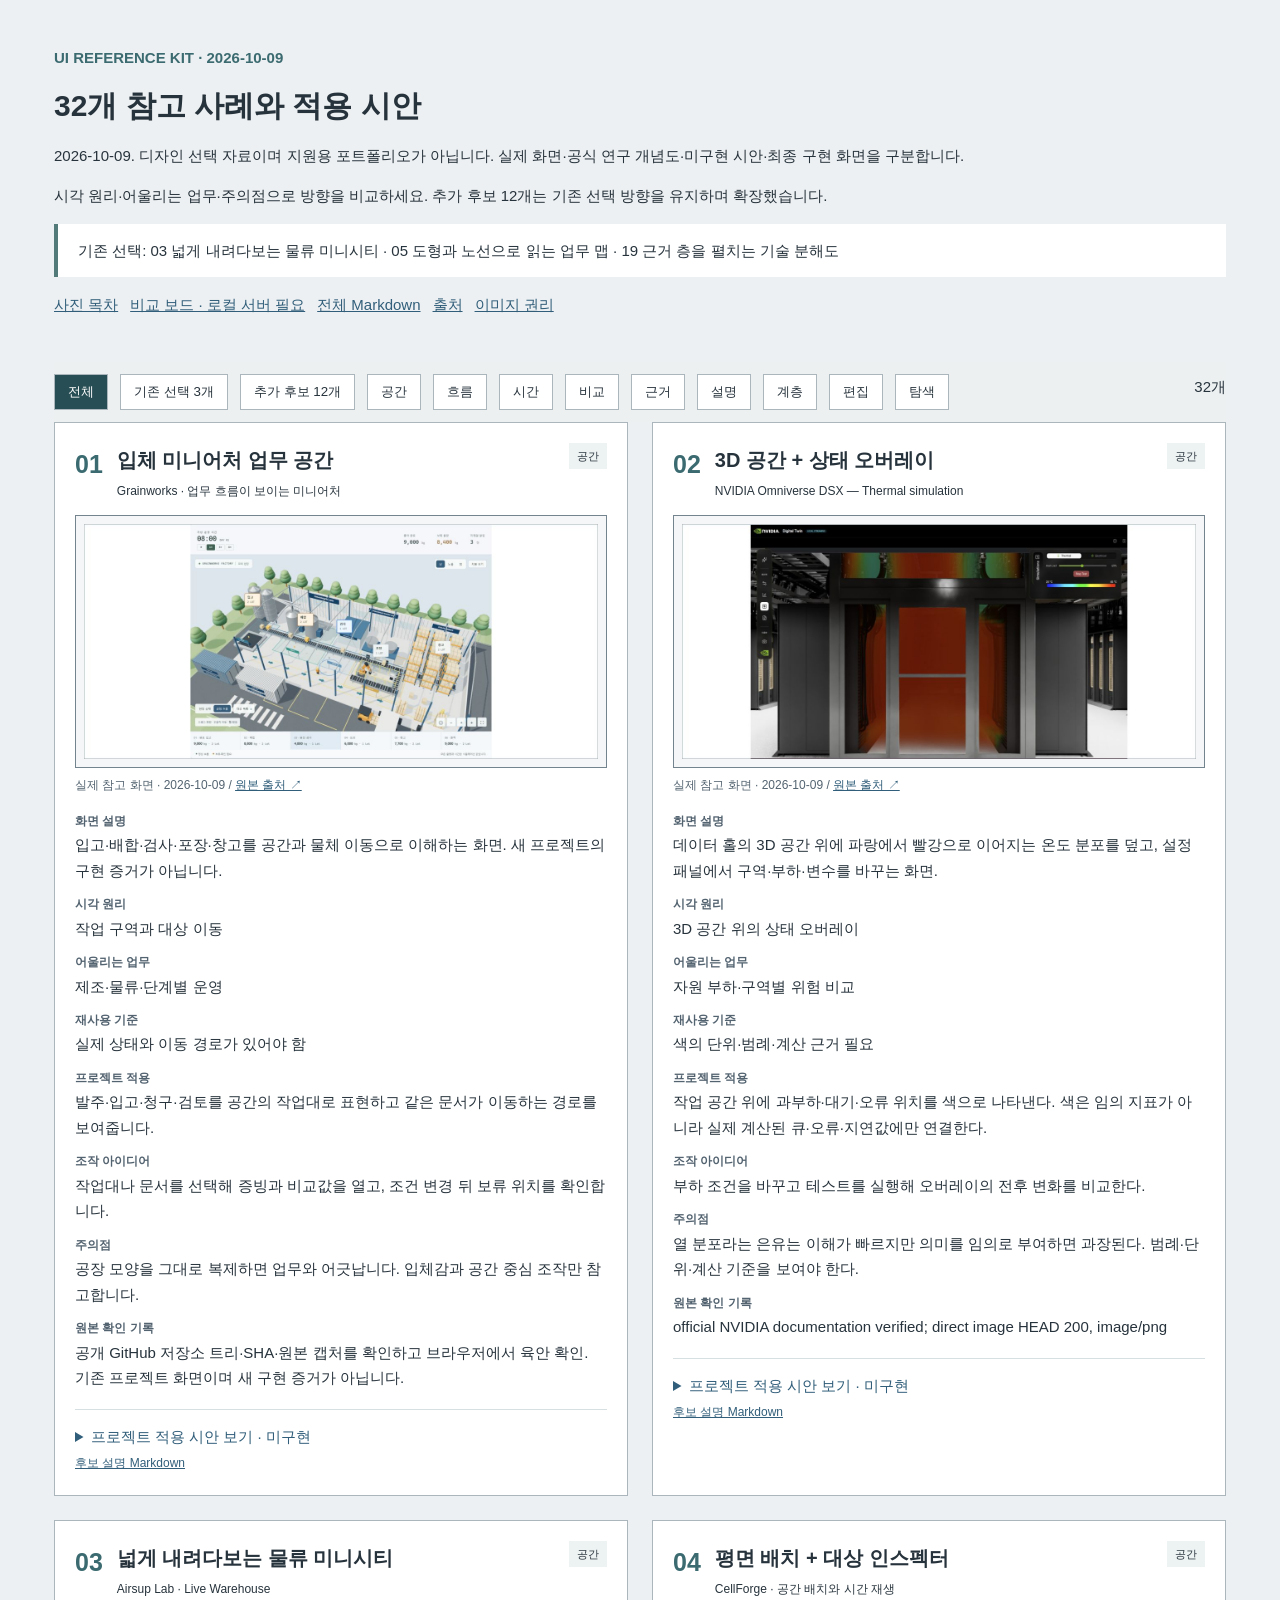
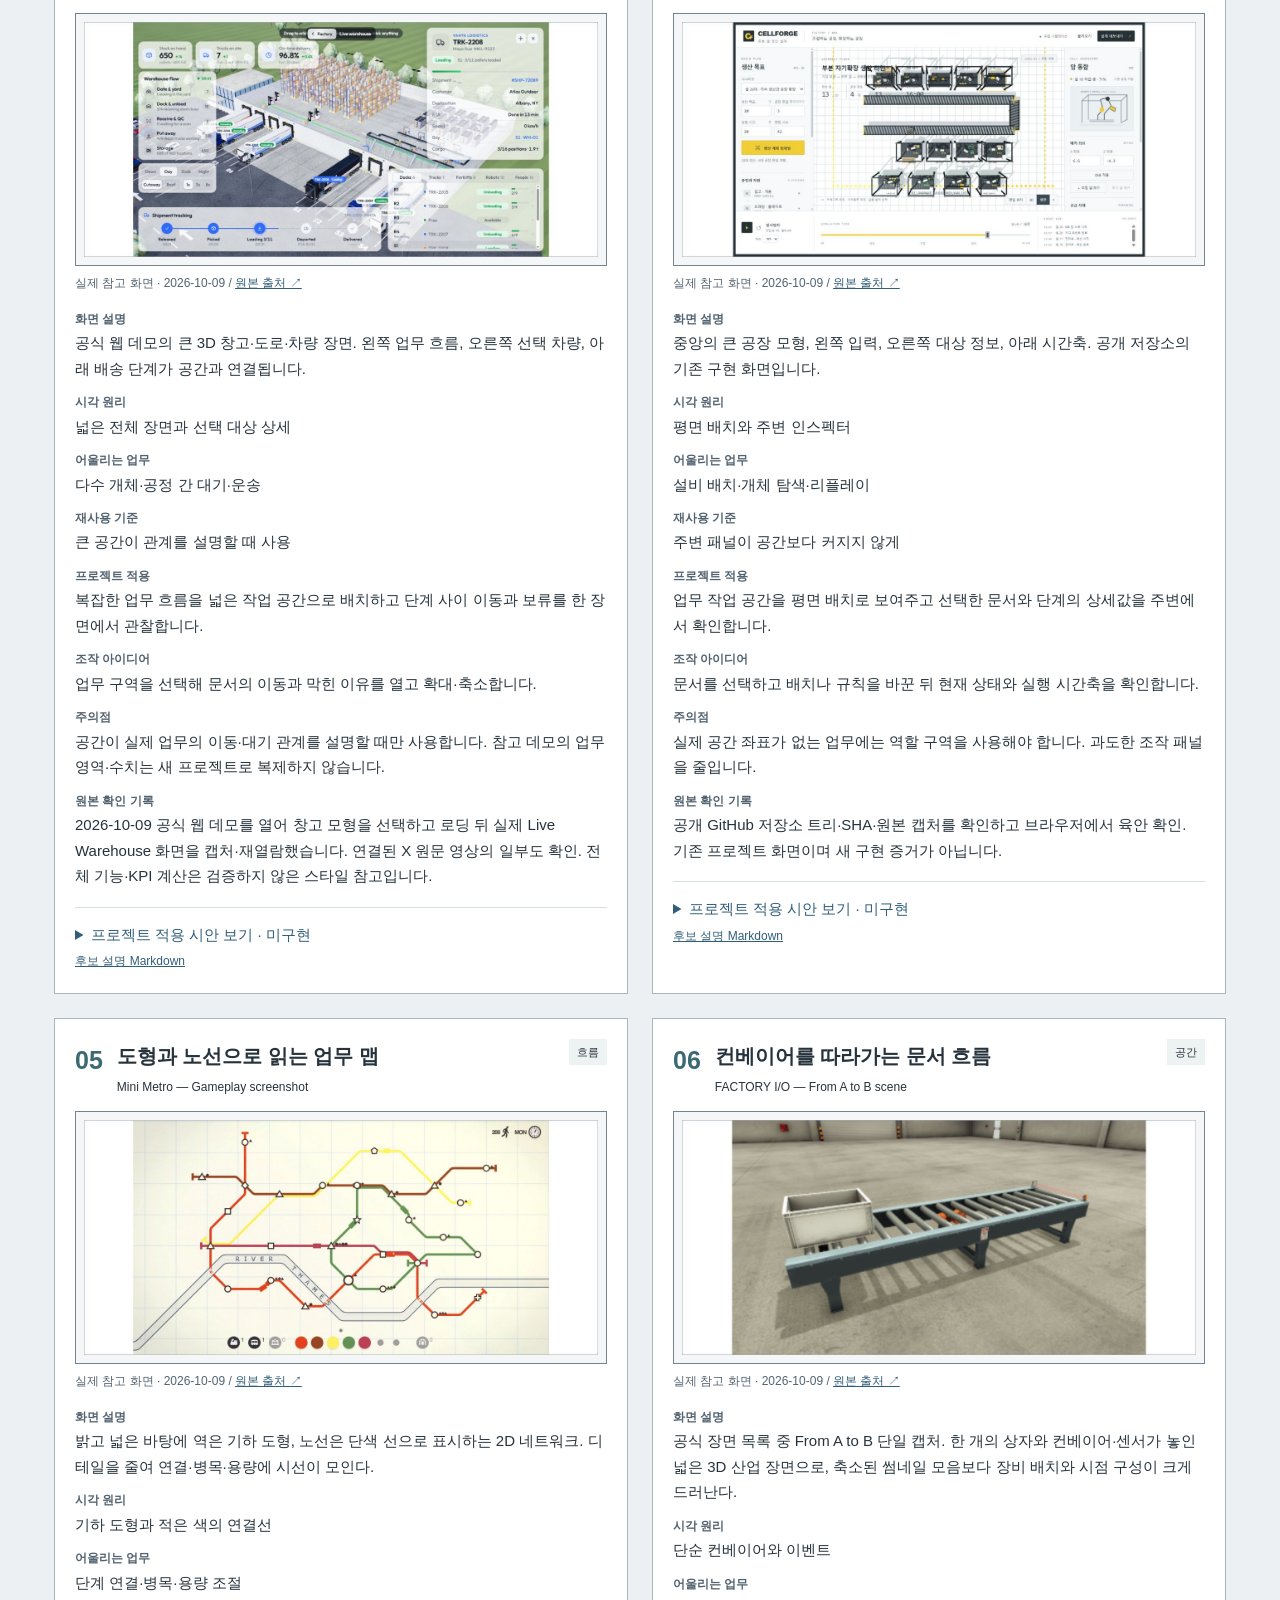
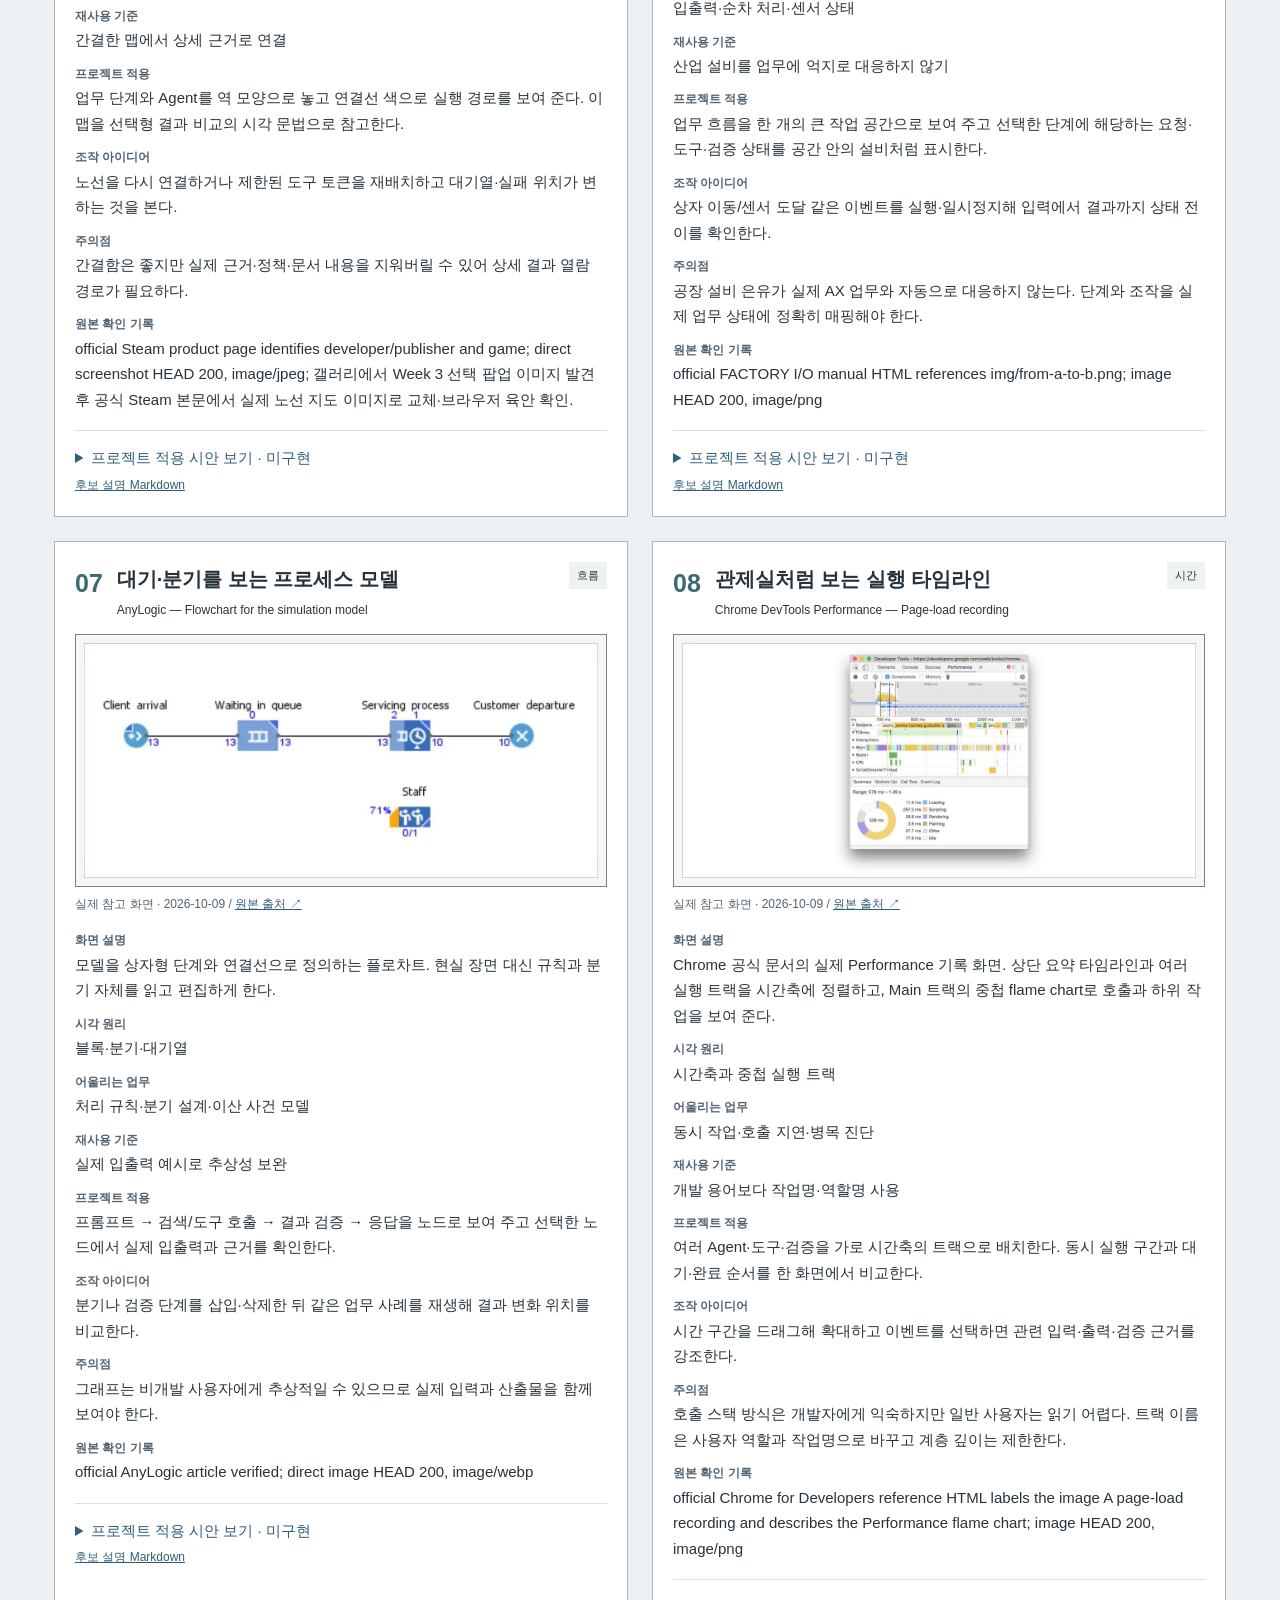
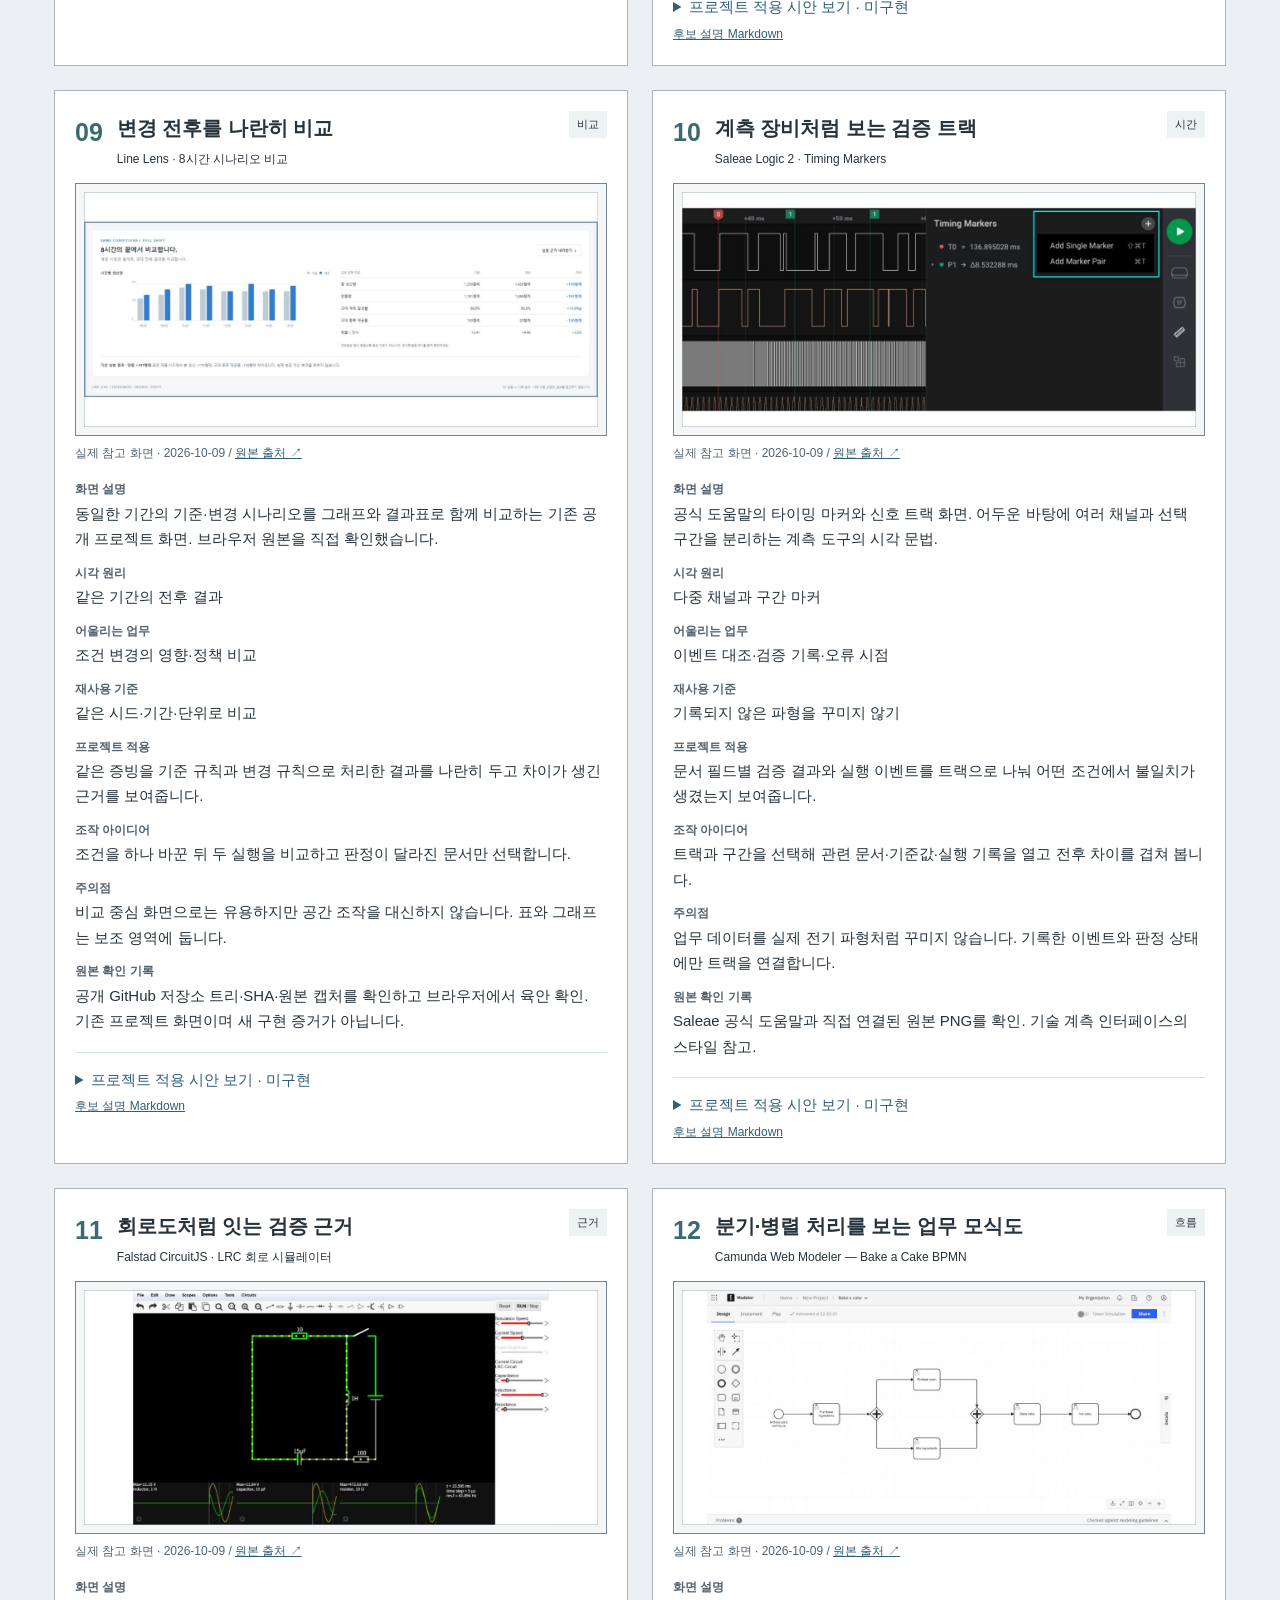
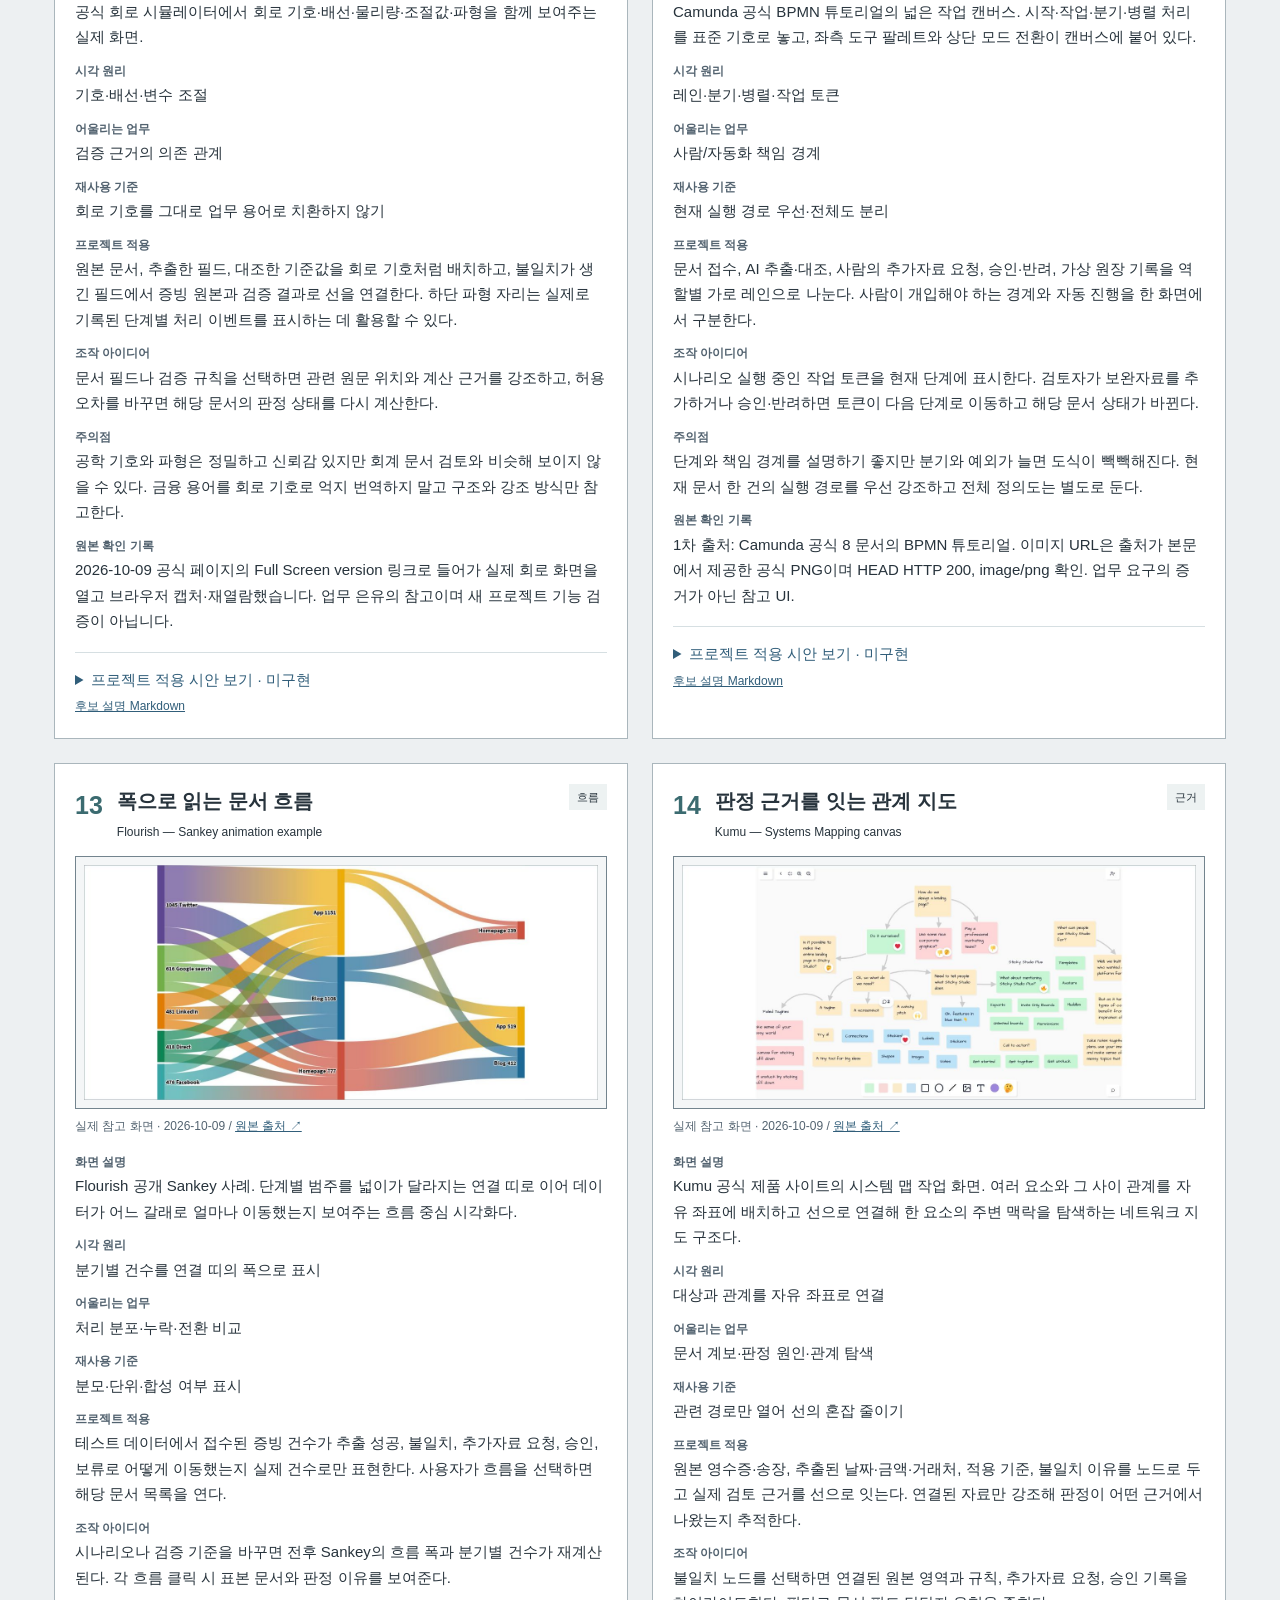
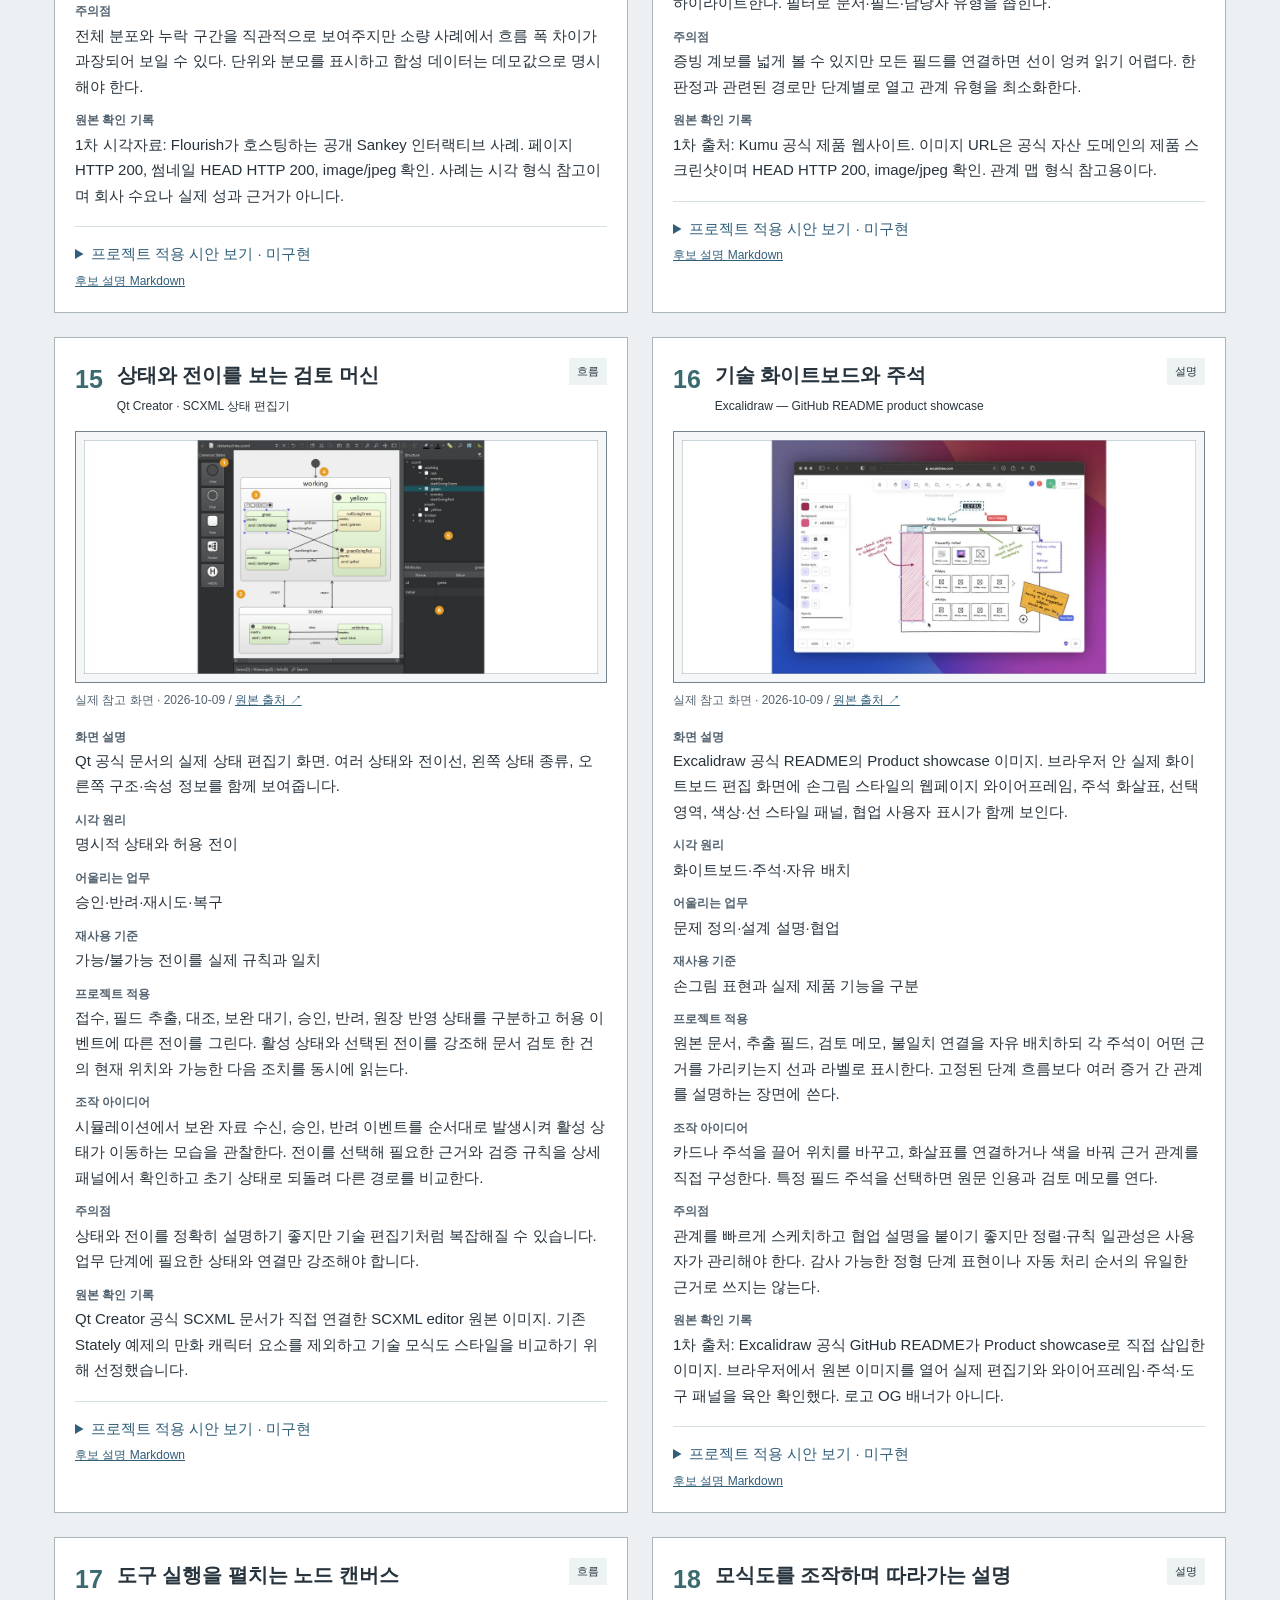
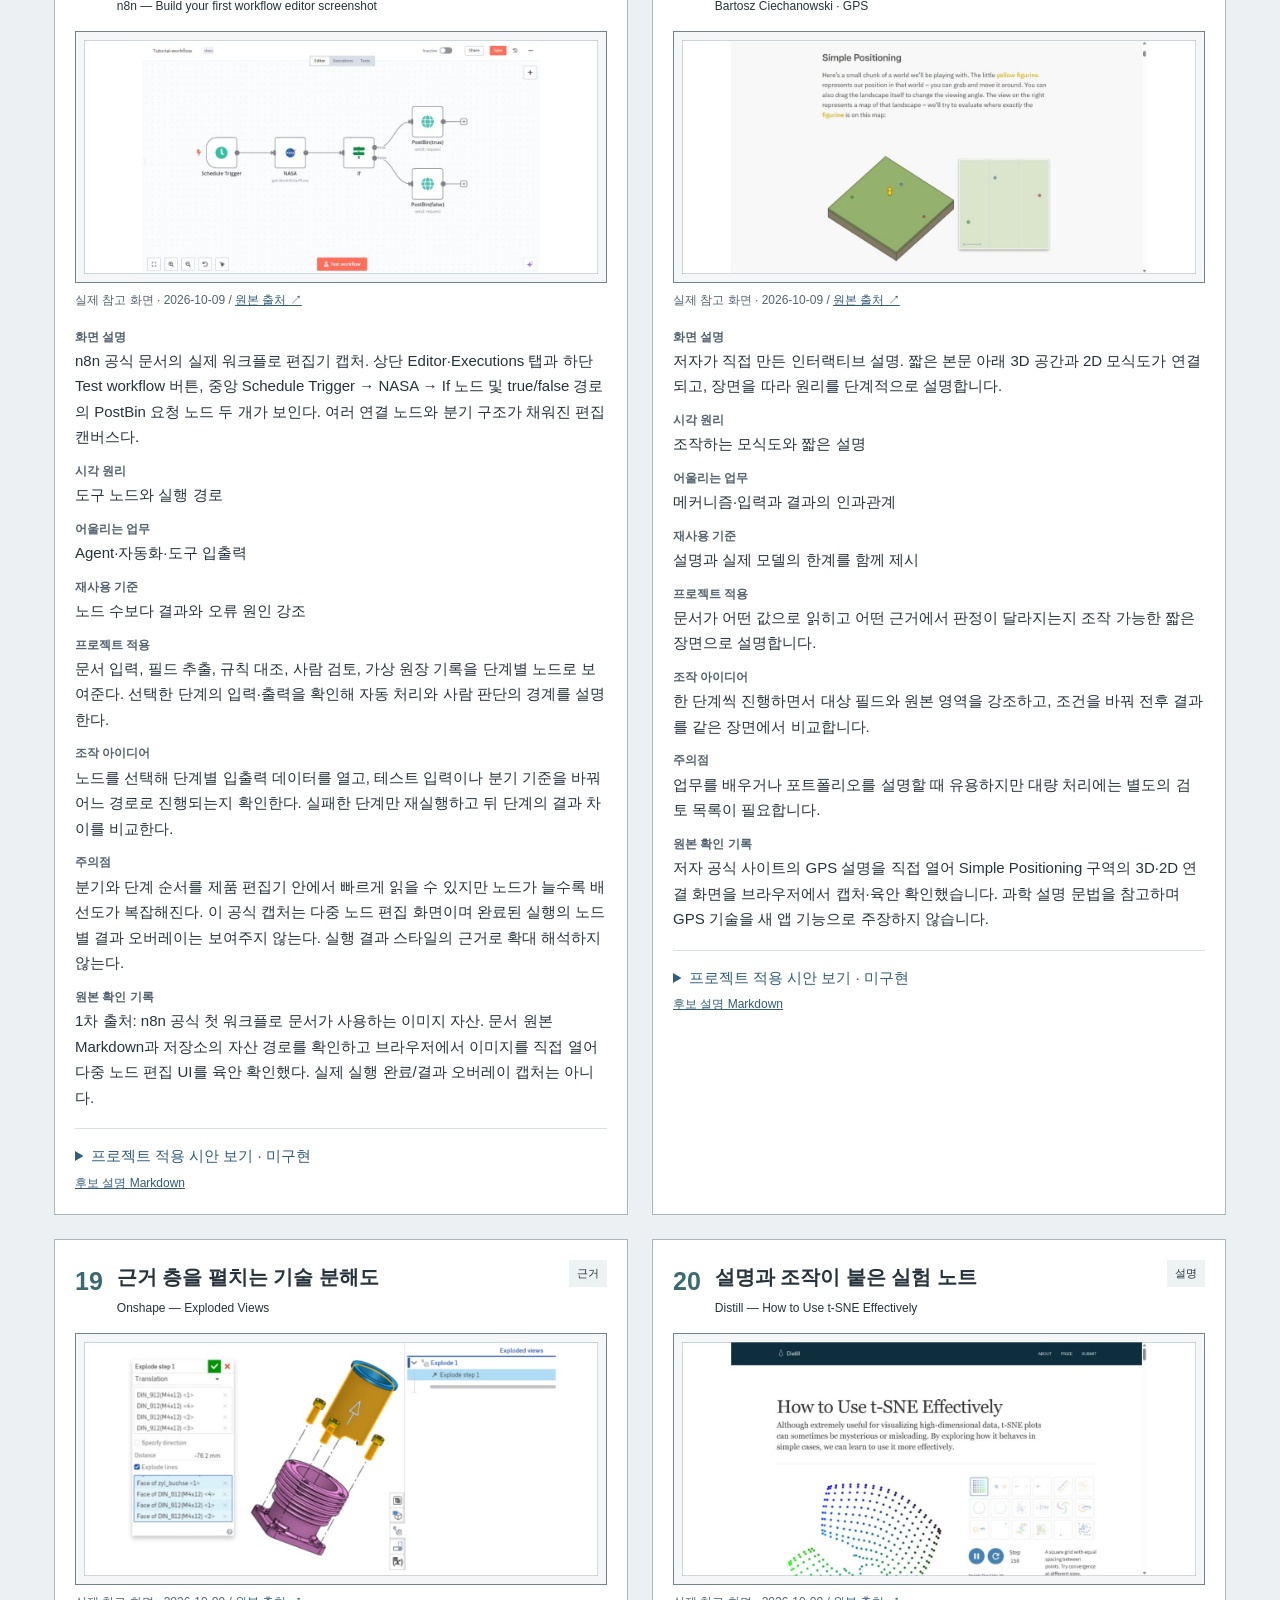
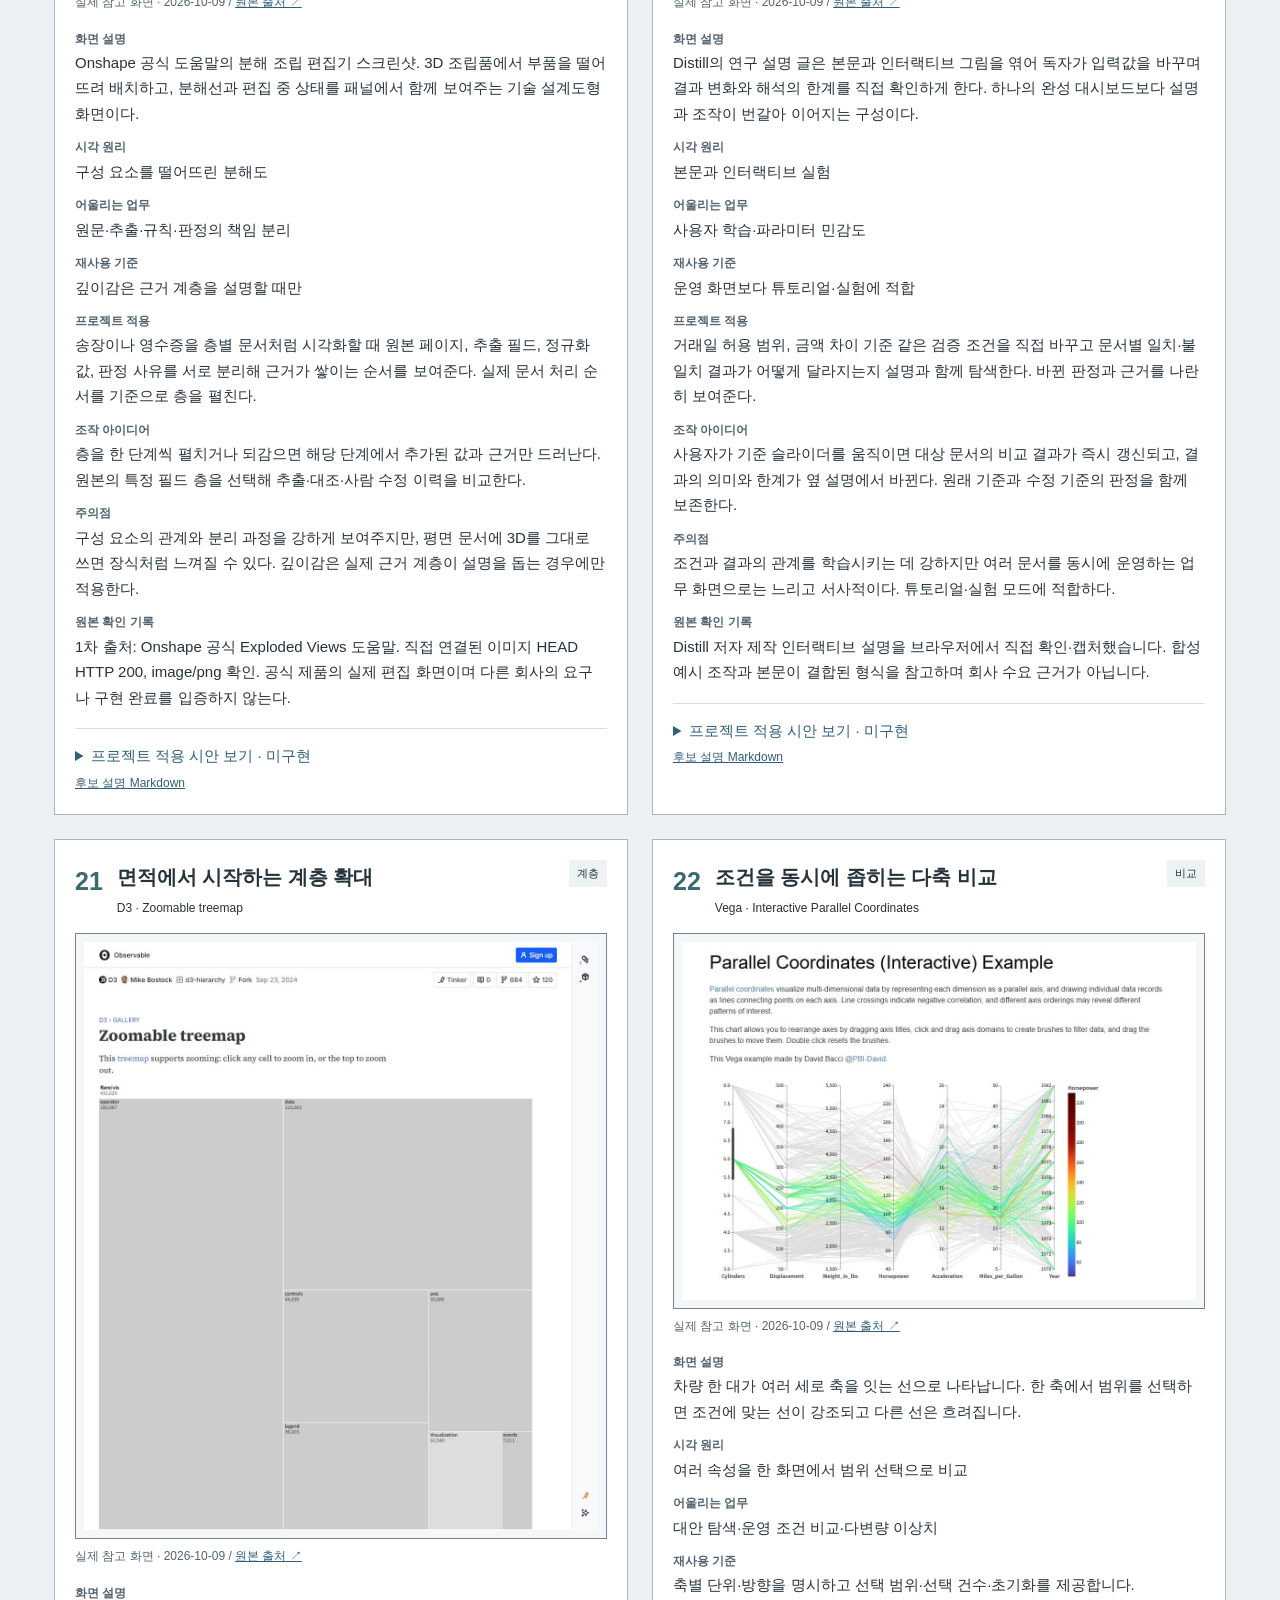
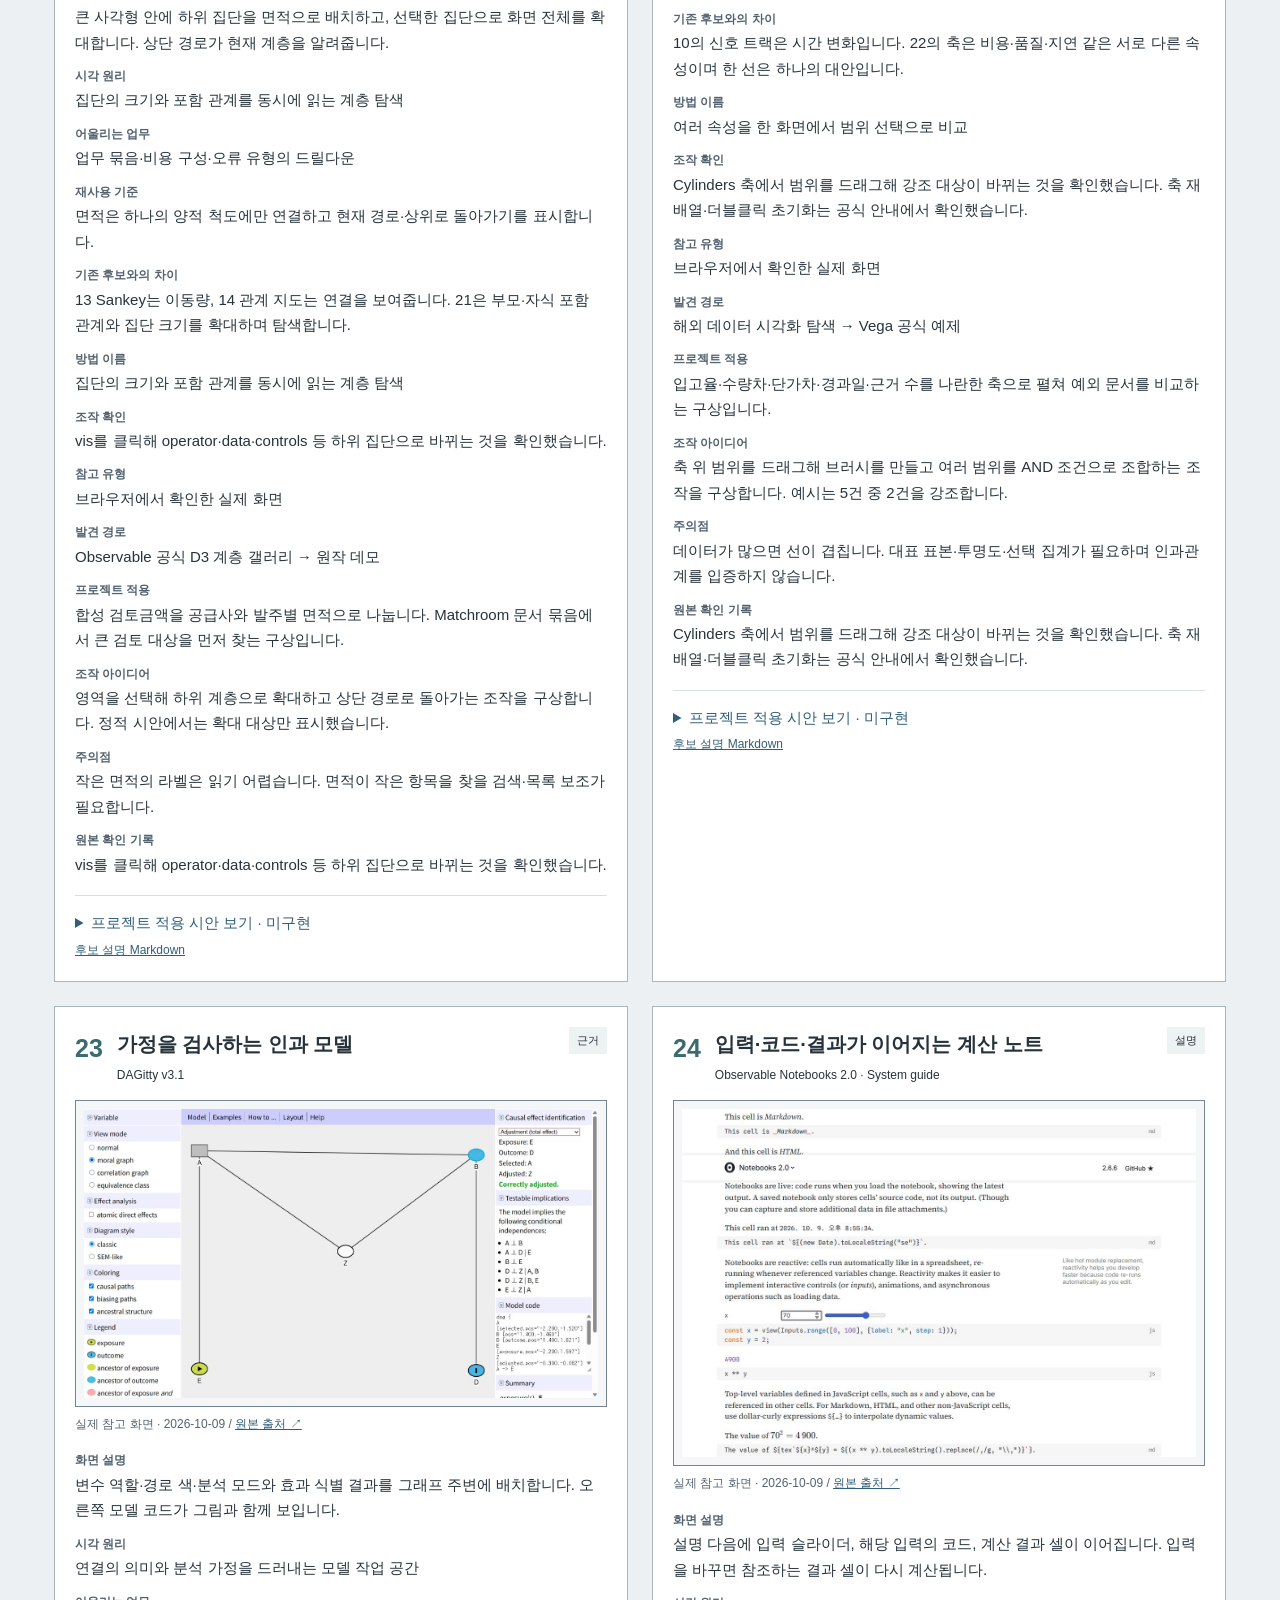
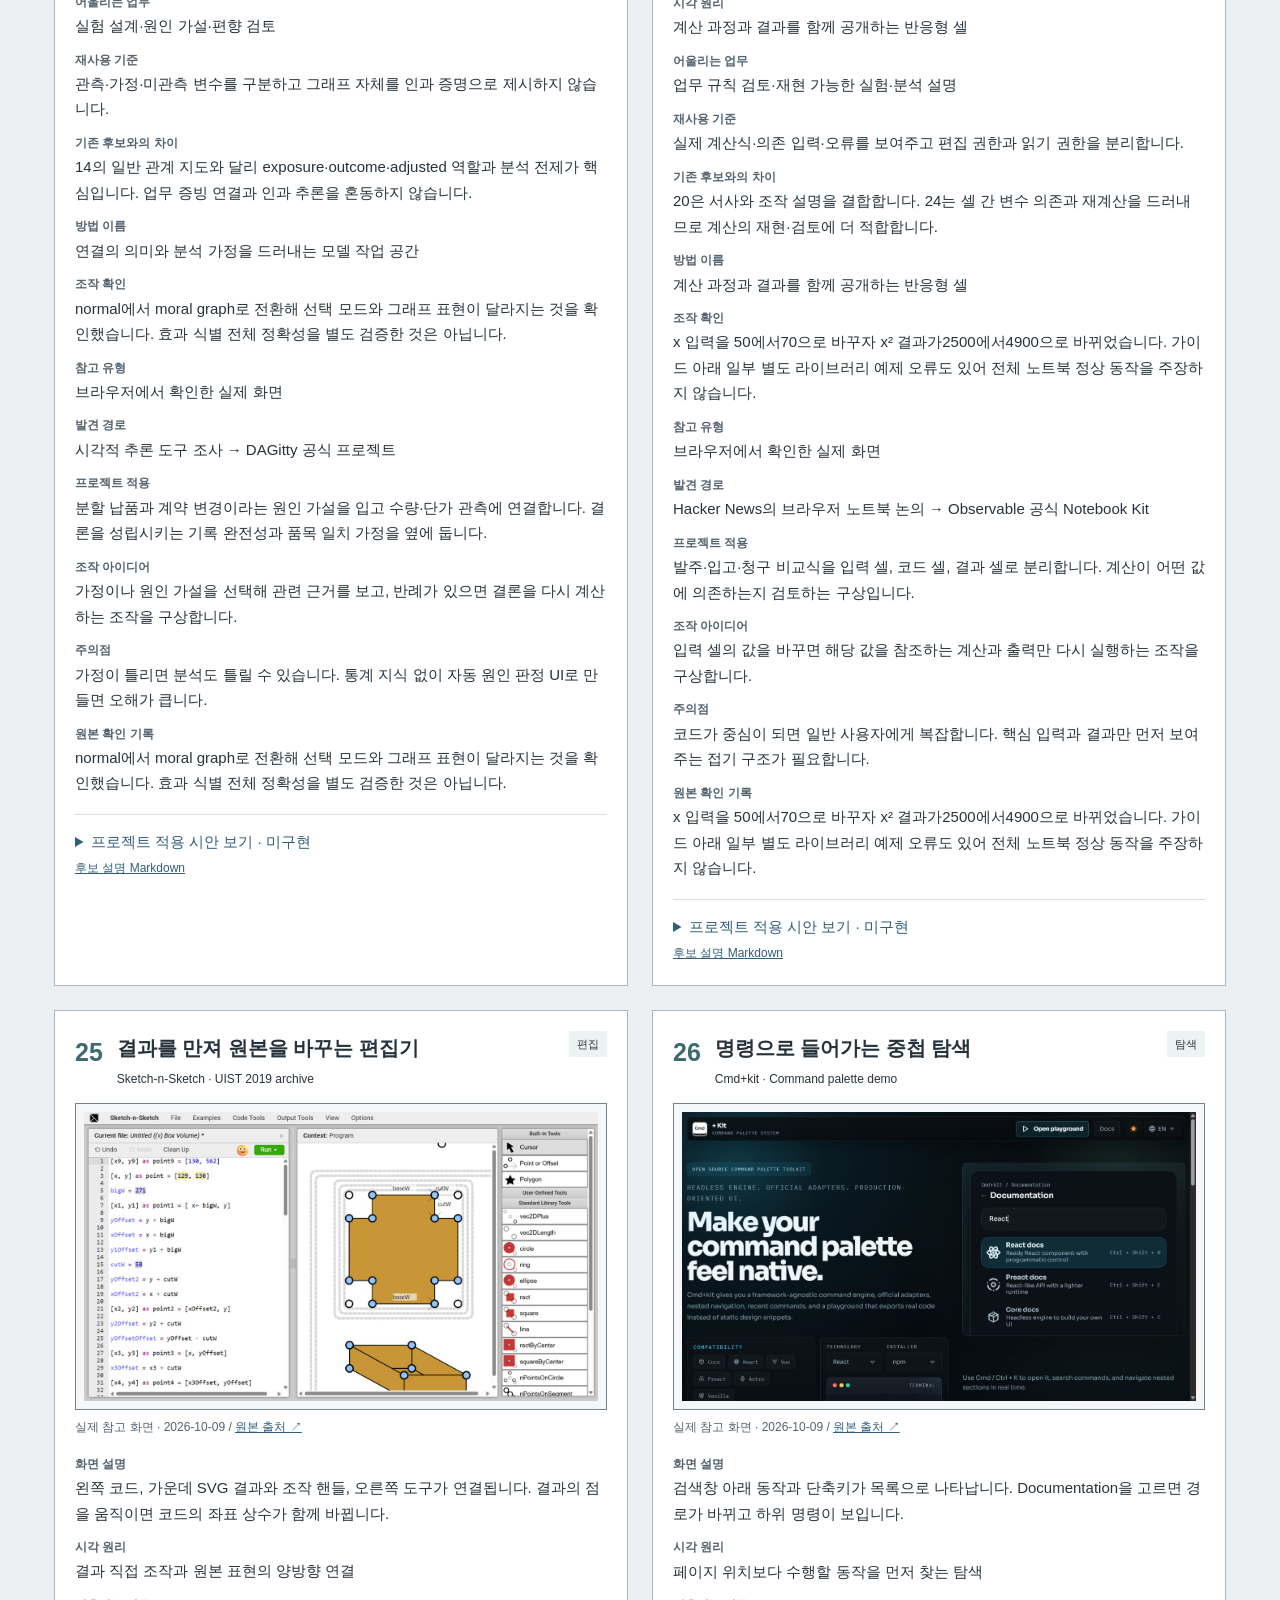
==== commit 2c9b2d49: "Expand UI library to 32 methods with verified international examples" ====
--- a/index.html
+++ b/index.html
@@ -1,4 +1,9 @@
-<!doctype html><html lang="ko"><meta charset="utf-8"><meta name="viewport" content="width=device-width,initial-scale=1"><title>UI Reference Kit · 20개 후보와 설명</title>
-<style>*{box-sizing:border-box}body{margin:0;background:#edf0f2;color:#27333c;font:15px/1.7 "Malgun Gothic",Segoe UI,sans-serif}header,main{max-width:1220px;margin:auto;padding:30px 24px}header{padding-bottom:14px}header>p{max-width:860px}h1{font-size:30px;line-height:1.3;margin:7px 0 18px}.eyebrow,.number{color:#3b6b70;font-weight:700}.links,nav{display:flex;gap:12px;flex-wrap:wrap}a{color:#315e7a}nav{position:sticky;top:0;background:#edf0f2ed;padding:12px 0;backdrop-filter:blur(8px);z-index:1}button{border:1px solid #aab6bc;background:white;padding:8px 13px;cursor:pointer;color:#27333c}button[aria-pressed=true]{background:#284e55;color:white}#count{margin-left:auto}#cards{display:grid;grid-template-columns:repeat(2,minmax(0,1fr));gap:24px}article{background:white;border:1px solid #aab6bc;padding:20px;scroll-margin-top:70px;min-width:0}.card-head{display:flex;gap:14px;align-items:flex-start}h2{margin:0;font-size:20px}.card-head p{font-size:12px;margin:4px 0 14px}.number{font-size:25px}.tag{font-size:11px;white-space:nowrap;margin-left:auto;background:#edf2f2;padding:4px 8px}.visual{border:1px solid #73848e;background:#f4f6f7;padding:8px}.visual img{width:100%;height:auto;display:block}.caption{font-size:12px;color:#536370;margin:7px 0 16px}dt{font-size:12px;font-weight:700;color:#536370;margin-top:11px}dd{margin:1px 0 0}details{border-top:1px solid #d6dfe2;padding-top:14px;margin-top:18px}summary{cursor:pointer;color:#315e7a}details .visual{margin-top:12px}.note{font-size:12px}.selected-summary{border-left:4px solid #527a79;background:white;padding:14px 20px}footer{padding:30px 0;font-size:12px}[hidden]{display:none!important}@media(max-width:850px){#cards{grid-template-columns:1fr}header,main{padding:20px 16px}h1{font-size:25px}}@media print{nav,.links{display:none}#cards{display:block}article{break-inside:avoid;margin-bottom:20px}}</style>
-<header><div class="eyebrow">UI REFERENCE KIT / 2026-10-09</div><h1>20개 화면 후보를, 다음 프로젝트에서도.</h1><p>실제 참고 이미지 20개와 각 이미지의 설명·시각 원리·적합한 업무·조작 아이디어·주의점을 함께 보존했습니다. 당시 적용 시안과 최종 실행 화면은 별도로 표시합니다.</p><div class="links"><a href="README.md">새 세션 안내</a><a href="HOW_IT_WAS_MADE.md">20개를 구성한 방법</a><a href="DECISIONS.md">03·05·19 선택과 구현</a><a href="CATALOG.md">전체 설명 Markdown</a><a href="gallery/index.html">기존 선택 갤러리</a></div><p class="selected-summary"><b>선택 결과: 03 공간감 + 05 간결한 흐름 + 19 기술적 분해.</b><br>다른 프로젝트에서는 도메인·사용자·결정에 맞춰 다시 조합합니다. 매입 문서 도메인 자체를 공통 요구로 가져오지 않습니다.</p></header>
-<main><nav aria-label="후보 분류"><button data-filter="전체" aria-pressed="true">전체</button><button data-filter="선택한 3개" aria-pressed="false">선택한 3개</button><button data-filter="공간" aria-pressed="false">공간</button><button data-filter="흐름" aria-pressed="false">흐름</button><button data-filter="시간" aria-pressed="false">시간</button><button data-filter="비교" aria-pressed="false">비교</button><button data-filter="근거" aria-pressed="false">근거</button><button data-filter="설명" aria-pressed="false">설명</button><span id="count">20개</span></nav><section id="cards"><article id="ui-01" data-category="공간" data-selected="false"><div class="card-head"><span class="number">01</span><div><h2>입체 미니어처 업무 공간</h2><p>Grainworks · 업무 흐름이 보이는 미니어처</p></div><span class="tag">공간</span></div><div class="visual"><a href="images/01-reference.jpg" target="_blank"><img src="images/01-reference.jpg" alt="01 실제 참고 화면" loading="lazy"></a></div><p class="caption">실제 참고 화면 · 브라우저 캡처 / <a href="https://github.com/Kimhyuntae9665/grainworks-agent" target="_blank" rel="noopener">원본 출처 ↗</a></p><dl><dt>화면 설명</dt><dd>입고·배합·검사·포장·창고를 공간과 물체 이동으로 이해하는 화면. 새 프로젝트의 구현 증거가 아닙니다.</dd><dt>시각 원리</dt><dd>작업 구역과 대상 이동</dd><dt>어울리는 업무</dt><dd>제조·물류·단계별 운영</dd><dt>재사용 기준</dt><dd>실제 상태와 이동 경로가 있어야 함</dd><dt>프로젝트 적용</dt><dd>발주·입고·청구·검토를 공간의 작업대로 표현하고 같은 문서가 이동하는 경로를 보여줍니다.</dd><dt>조작 아이디어</dt><dd>작업대나 문서를 선택해 증빙과 비교값을 열고, 조건 변경 뒤 보류 위치를 확인합니다.</dd><dt>주의점</dt><dd>공장 모양을 그대로 복제하면 업무와 어긋납니다. 입체감과 공간 중심 조작만 참고합니다.</dd><dt>원본 확인 기록</dt><dd>공개 GitHub 저장소 트리·SHA·원본 캡처를 확인하고 브라우저에서 육안 확인. 기존 프로젝트 화면이며 새 구현 증거가 아닙니다.</dd></dl><details><summary>당시 프로젝트 적용 시안 보기 · 미구현</summary><div class="visual"><img src="concepts/01-concept.svg" alt="01 적용 시안 · 미구현" loading="lazy"></div><p class="caption">동일 합성 예시를 이용한 SVG 구성 시안. 실행 증거가 아닙니다.</p></details><a class="note" href="candidates/01.md">후보 설명 Markdown</a></article><article id="ui-02" data-category="공간" data-selected="false"><div class="card-head"><span class="number">02</span><div><h2>3D 공간 + 상태 오버레이</h2><p>NVIDIA Omniverse DSX — Thermal simulation</p></div><span class="tag">공간</span></div><div class="visual"><a href="images/02-reference.jpg" target="_blank"><img src="images/02-reference.jpg" alt="02 실제 참고 화면" loading="lazy"></a></div><p class="caption">실제 참고 화면 · 브라우저 캡처 / <a href="https://docs.omniverse.nvidia.com/dsx/latest/user-interface-walkthrough.html" target="_blank" rel="noopener">원본 출처 ↗</a></p><dl><dt>화면 설명</dt><dd>데이터 홀의 3D 공간 위에 파랑에서 빨강으로 이어지는 온도 분포를 덮고, 설정 패널에서 구역·부하·변수를 바꾸는 화면.</dd><dt>시각 원리</dt><dd>3D 공간 위의 상태 오버레이</dd><dt>어울리는 업무</dt><dd>자원 부하·구역별 위험 비교</dd><dt>재사용 기준</dt><dd>색의 단위·범례·계산 근거 필요</dd><dt>프로젝트 적용</dt><dd>작업 공간 위에 과부하·대기·오류 위치를 색으로 나타낸다. 색은 임의 지표가 아니라 실제 계산된 큐·오류·지연값에만 연결한다.</dd><dt>조작 아이디어</dt><dd>부하 조건을 바꾸고 테스트를 실행해 오버레이의 전후 변화를 비교한다.</dd><dt>주의점</dt><dd>열 분포라는 은유는 이해가 빠르지만 의미를 임의로 부여하면 과장된다. 범례·단위·계산 기준을 보여야 한다.</dd><dt>원본 확인 기록</dt><dd>official NVIDIA documentation verified; direct image HEAD 200, image/png</dd></dl><details><summary>당시 프로젝트 적용 시안 보기 · 미구현</summary><div class="visual"><img src="concepts/02-concept.svg" alt="02 적용 시안 · 미구현" loading="lazy"></div><p class="caption">동일 합성 예시를 이용한 SVG 구성 시안. 실행 증거가 아닙니다.</p></details><a class="note" href="candidates/02.md">후보 설명 Markdown</a></article><article id="ui-03" data-category="공간" data-selected="true"><div class="card-head"><span class="number">03</span><div><h2>넓게 내려다보는 물류 미니시티</h2><p>Airsup Lab · Live Warehouse</p></div><span class="tag">선택된 방향</span></div><div class="visual"><a href="images/03-reference.jpg" target="_blank"><img src="images/03-reference.jpg" alt="03 실제 참고 화면" loading="lazy"></a></div><p class="caption">실제 참고 화면 · 브라우저 캡처 / <a href="https://www.airsup.ai/lab/warehouse" target="_blank" rel="noopener">원본 출처 ↗</a></p><dl><dt>화면 설명</dt><dd>공식 웹 데모의 큰 3D 창고·도로·차량 장면. 왼쪽 업무 흐름, 오른쪽 선택 차량, 아래 배송 단계가 공간과 연결됩니다.</dd><dt>시각 원리</dt><dd>넓은 전체 장면과 선택 대상 상세</dd><dt>어울리는 업무</dt><dd>다수 개체·공정 간 대기·운송</dd><dt>재사용 기준</dt><dd>큰 공간이 관계를 설명할 때 사용</dd><dt>프로젝트 적용</dt><dd>복잡한 업무 흐름을 넓은 작업 공간으로 배치하고 단계 사이 이동과 보류를 한 장면에서 관찰합니다.</dd><dt>조작 아이디어</dt><dd>업무 구역을 선택해 문서의 이동과 막힌 이유를 열고 확대·축소합니다.</dd><dt>주의점</dt><dd>공간이 실제 업무의 이동·대기 관계를 설명할 때만 사용합니다. 참고 데모의 업무 영역·수치는 새 프로젝트로 복제하지 않습니다.</dd><dt>원본 확인 기록</dt><dd>2026-10-09 공식 웹 데모를 열어 창고 모형을 선택하고 로딩 뒤 실제 Live Warehouse 화면을 캡처·재열람했습니다. 연결된 X 원문 영상의 일부도 확인. 전체 기능·KPI 계산은 검증하지 않은 스타일 참고입니다.</dd></dl><details><summary>당시 프로젝트 적용 시안 보기 · 미구현</summary><div class="visual"><img src="concepts/03-concept.svg" alt="03 적용 시안 · 미구현" loading="lazy"></div><p class="caption">동일 합성 예시를 이용한 SVG 구성 시안. 실행 증거가 아닙니다.</p></details><a class="note" href="candidates/03.md">후보 설명 Markdown</a></article><article id="ui-04" data-category="공간" data-selected="false"><div class="card-head"><span class="number">04</span><div><h2>평면 배치 + 대상 인스펙터</h2><p>CellForge · 공간 배치와 시간 재생</p></div><span class="tag">공간</span></div><div class="visual"><a href="images/04-reference.jpg" target="_blank"><img src="images/04-reference.jpg" alt="04 실제 참고 화면" loading="lazy"></a></div><p class="caption">실제 참고 화면 · 브라우저 캡처 / <a href="https://github.com/Kimhyuntae9665/cellforge" target="_blank" rel="noopener">원본 출처 ↗</a></p><dl><dt>화면 설명</dt><dd>중앙의 큰 공장 모형, 왼쪽 입력, 오른쪽 대상 정보, 아래 시간축. 공개 저장소의 기존 구현 화면입니다.</dd><dt>시각 원리</dt><dd>평면 배치와 주변 인스펙터</dd><dt>어울리는 업무</dt><dd>설비 배치·개체 탐색·리플레이</dd><dt>재사용 기준</dt><dd>주변 패널이 공간보다 커지지 않게</dd><dt>프로젝트 적용</dt><dd>업무 작업 공간을 평면 배치로 보여주고 선택한 문서와 단계의 상세값을 주변에서 확인합니다.</dd><dt>조작 아이디어</dt><dd>문서를 선택하고 배치나 규칙을 바꾼 뒤 현재 상태와 실행 시간축을 확인합니다.</dd><dt>주의점</dt><dd>실제 공간 좌표가 없는 업무에는 역할 구역을 사용해야 합니다. 과도한 조작 패널을 줄입니다.</dd><dt>원본 확인 기록</dt><dd>공개 GitHub 저장소 트리·SHA·원본 캡처를 확인하고 브라우저에서 육안 확인. 기존 프로젝트 화면이며 새 구현 증거가 아닙니다.</dd></dl><details><summary>당시 프로젝트 적용 시안 보기 · 미구현</summary><div class="visual"><img src="concepts/04-concept.svg" alt="04 적용 시안 · 미구현" loading="lazy"></div><p class="caption">동일 합성 예시를 이용한 SVG 구성 시안. 실행 증거가 아닙니다.</p></details><a class="note" href="candidates/04.md">후보 설명 Markdown</a></article><article id="ui-05" data-category="흐름" data-selected="true"><div class="card-head"><span class="number">05</span><div><h2>도형과 노선으로 읽는 업무 맵</h2><p>Mini Metro — Gameplay screenshot</p></div><span class="tag">선택된 방향</span></div><div class="visual"><a href="images/05-reference.jpg" target="_blank"><img src="images/05-reference.jpg" alt="05 실제 참고 화면" loading="lazy"></a></div><p class="caption">실제 참고 화면 · 브라우저 캡처 / <a href="https://store.steampowered.com/app/287980/Mini_Metro/" target="_blank" rel="noopener">원본 출처 ↗</a></p><dl><dt>화면 설명</dt><dd>밝고 넓은 바탕에 역은 기하 도형, 노선은 단색 선으로 표시하는 2D 네트워크. 디테일을 줄여 연결·병목·용량에 시선이 모인다.</dd><dt>시각 원리</dt><dd>기하 도형과 적은 색의 연결선</dd><dt>어울리는 업무</dt><dd>단계 연결·병목·용량 조절</dd><dt>재사용 기준</dt><dd>간결한 맵에서 상세 근거로 연결</dd><dt>프로젝트 적용</dt><dd>업무 단계와 Agent를 역 모양으로 놓고 연결선 색으로 실행 경로를 보여 준다. 이 맵을 선택형 결과 비교의 시각 문법으로 참고한다.</dd><dt>조작 아이디어</dt><dd>노선을 다시 연결하거나 제한된 도구 토큰을 재배치하고 대기열·실패 위치가 변하는 것을 본다.</dd><dt>주의점</dt><dd>간결함은 좋지만 실제 근거·정책·문서 내용을 지워버릴 수 있어 상세 결과 열람 경로가 필요하다.</dd><dt>원본 확인 기록</dt><dd>official Steam product page identifies developer/publisher and game; direct screenshot HEAD 200, image/jpeg; 갤러리에서 Week 3 선택 팝업 이미지 발견 후 공식 Steam 본문에서 실제 노선 지도 이미지로 교체·브라우저 육안 확인.</dd></dl><details><summary>당시 프로젝트 적용 시안 보기 · 미구현</summary><div class="visual"><img src="concepts/05-concept.svg" alt="05 적용 시안 · 미구현" loading="lazy"></div><p class="caption">동일 합성 예시를 이용한 SVG 구성 시안. 실행 증거가 아닙니다.</p></details><a class="note" href="candidates/05.md">후보 설명 Markdown</a></article><article id="ui-06" data-category="공간" data-selected="false"><div class="card-head"><span class="number">06</span><div><h2>컨베이어를 따라가는 문서 흐름</h2><p>FACTORY I/O — From A to B scene</p></div><span class="tag">공간</span></div><div class="visual"><a href="images/06-reference.jpg" target="_blank"><img src="images/06-reference.jpg" alt="06 실제 참고 화면" loading="lazy"></a></div><p class="caption">실제 참고 화면 · 브라우저 캡처 / <a href="https://docs.factoryio.com/manual/scenes/" target="_blank" rel="noopener">원본 출처 ↗</a></p><dl><dt>화면 설명</dt><dd>공식 장면 목록 중 From A to B 단일 캡처. 한 개의 상자와 컨베이어·센서가 놓인 넓은 3D 산업 장면으로, 축소된 썸네일 모음보다 장비 배치와 시점 구성이 크게 드러난다.</dd><dt>시각 원리</dt><dd>단순 컨베이어와 이벤트</dd><dt>어울리는 업무</dt><dd>입출력·순차 처리·센서 상태</dd><dt>재사용 기준</dt><dd>산업 설비를 업무에 억지로 대응하지 않기</dd><dt>프로젝트 적용</dt><dd>업무 흐름을 한 개의 큰 작업 공간으로 보여 주고 선택한 단계에 해당하는 요청·도구·검증 상태를 공간 안의 설비처럼 표시한다.</dd><dt>조작 아이디어</dt><dd>상자 이동/센서 도달 같은 이벤트를 실행·일시정지해 입력에서 결과까지 상태 전이를 확인한다.</dd><dt>주의점</dt><dd>공장 설비 은유가 실제 AX 업무와 자동으로 대응하지 않는다. 단계와 조작을 실제 업무 상태에 정확히 매핑해야 한다.</dd><dt>원본 확인 기록</dt><dd>official FACTORY I/O manual HTML references img/from-a-to-b.png; image HEAD 200, image/png</dd></dl><details><summary>당시 프로젝트 적용 시안 보기 · 미구현</summary><div class="visual"><img src="concepts/06-concept.svg" alt="06 적용 시안 · 미구현" loading="lazy"></div><p class="caption">동일 합성 예시를 이용한 SVG 구성 시안. 실행 증거가 아닙니다.</p></details><a class="note" href="candidates/06.md">후보 설명 Markdown</a></article><article id="ui-07" data-category="흐름" data-selected="false"><div class="card-head"><span class="number">07</span><div><h2>대기·분기를 보는 프로세스 모델</h2><p>AnyLogic — Flowchart for the simulation model</p></div><span class="tag">흐름</span></div><div class="visual"><a href="images/07-reference.jpg" target="_blank"><img src="images/07-reference.jpg" alt="07 실제 참고 화면" loading="lazy"></a></div><p class="caption">실제 참고 화면 · 브라우저 캡처 / <a href="https://www.anylogic.com/use-of-simulation/" target="_blank" rel="noopener">원본 출처 ↗</a></p><dl><dt>화면 설명</dt><dd>모델을 상자형 단계와 연결선으로 정의하는 플로차트. 현실 장면 대신 규칙과 분기 자체를 읽고 편집하게 한다.</dd><dt>시각 원리</dt><dd>블록·분기·대기열</dd><dt>어울리는 업무</dt><dd>처리 규칙·분기 설계·이산 사건 모델</dd><dt>재사용 기준</dt><dd>실제 입출력 예시로 추상성 보완</dd><dt>프로젝트 적용</dt><dd>프롬프트 → 검색/도구 호출 → 결과 검증 → 응답을 노드로 보여 주고 선택한 노드에서 실제 입출력과 근거를 확인한다.</dd><dt>조작 아이디어</dt><dd>분기나 검증 단계를 삽입·삭제한 뒤 같은 업무 사례를 재생해 결과 변화 위치를 비교한다.</dd><dt>주의점</dt><dd>그래프는 비개발 사용자에게 추상적일 수 있으므로 실제 입력과 산출물을 함께 보여야 한다.</dd><dt>원본 확인 기록</dt><dd>official AnyLogic article verified; direct image HEAD 200, image/webp</dd></dl><details><summary>당시 프로젝트 적용 시안 보기 · 미구현</summary><div class="visual"><img src="concepts/07-concept.svg" alt="07 적용 시안 · 미구현" loading="lazy"></div><p class="caption">동일 합성 예시를 이용한 SVG 구성 시안. 실행 증거가 아닙니다.</p></details><a class="note" href="candidates/07.md">후보 설명 Markdown</a></article><article id="ui-08" data-category="시간" data-selected="false"><div class="card-head"><span class="number">08</span><div><h2>관제실처럼 보는 실행 타임라인</h2><p>Chrome DevTools Performance — Page-load recording</p></div><span class="tag">시간</span></div><div class="visual"><a href="images/08-reference.jpg" target="_blank"><img src="images/08-reference.jpg" alt="08 실제 참고 화면" loading="lazy"></a></div><p class="caption">실제 참고 화면 · 브라우저 캡처 / <a href="https://developer.chrome.com/docs/devtools/performance/reference/" target="_blank" rel="noopener">원본 출처 ↗</a></p><dl><dt>화면 설명</dt><dd>Chrome 공식 문서의 실제 Performance 기록 화면. 상단 요약 타임라인과 여러 실행 트랙을 시간축에 정렬하고, Main 트랙의 중첩 flame chart로 호출과 하위 작업을 보여 준다.</dd><dt>시각 원리</dt><dd>시간축과 중첩 실행 트랙</dd><dt>어울리는 업무</dt><dd>동시 작업·호출 지연·병목 진단</dd><dt>재사용 기준</dt><dd>개발 용어보다 작업명·역할명 사용</dd><dt>프로젝트 적용</dt><dd>여러 Agent·도구·검증을 가로 시간축의 트랙으로 배치한다. 동시 실행 구간과 대기·완료 순서를 한 화면에서 비교한다.</dd><dt>조작 아이디어</dt><dd>시간 구간을 드래그해 확대하고 이벤트를 선택하면 관련 입력·출력·검증 근거를 강조한다.</dd><dt>주의점</dt><dd>호출 스택 방식은 개발자에게 익숙하지만 일반 사용자는 읽기 어렵다. 트랙 이름은 사용자 역할과 작업명으로 바꾸고 계층 깊이는 제한한다.</dd><dt>원본 확인 기록</dt><dd>official Chrome for Developers reference HTML labels the image A page-load recording and describes the Performance flame chart; image HEAD 200, image/png</dd></dl><details><summary>당시 프로젝트 적용 시안 보기 · 미구현</summary><div class="visual"><img src="concepts/08-concept.svg" alt="08 적용 시안 · 미구현" loading="lazy"></div><p class="caption">동일 합성 예시를 이용한 SVG 구성 시안. 실행 증거가 아닙니다.</p></details><a class="note" href="candidates/08.md">후보 설명 Markdown</a></article><article id="ui-09" data-category="비교" data-selected="false"><div class="card-head"><span class="number">09</span><div><h2>변경 전후를 나란히 비교</h2><p>Line Lens · 8시간 시나리오 비교</p></div><span class="tag">비교</span></div><div class="visual"><a href="images/09-reference.jpg" target="_blank"><img src="images/09-reference.jpg" alt="09 실제 참고 화면" loading="lazy"></a></div><p class="caption">실제 참고 화면 · 브라우저 캡처 / <a href="https://github.com/Kimhyuntae9665/line-lens" target="_blank" rel="noopener">원본 출처 ↗</a></p><dl><dt>화면 설명</dt><dd>동일한 기간의 기준·변경 시나리오를 그래프와 결과표로 함께 비교하는 기존 공개 프로젝트 화면. 브라우저 원본을 직접 확인했습니다.</dd><dt>시각 원리</dt><dd>같은 기간의 전후 결과</dd><dt>어울리는 업무</dt><dd>조건 변경의 영향·정책 비교</dd><dt>재사용 기준</dt><dd>같은 시드·기간·단위로 비교</dd><dt>프로젝트 적용</dt><dd>같은 증빙을 기준 규칙과 변경 규칙으로 처리한 결과를 나란히 두고 차이가 생긴 근거를 보여줍니다.</dd><dt>조작 아이디어</dt><dd>조건을 하나 바꾼 뒤 두 실행을 비교하고 판정이 달라진 문서만 선택합니다.</dd><dt>주의점</dt><dd>비교 중심 화면으로는 유용하지만 공간 조작을 대신하지 않습니다. 표와 그래프는 보조 영역에 둡니다.</dd><dt>원본 확인 기록</dt><dd>공개 GitHub 저장소 트리·SHA·원본 캡처를 확인하고 브라우저에서 육안 확인. 기존 프로젝트 화면이며 새 구현 증거가 아닙니다.</dd></dl><details><summary>당시 프로젝트 적용 시안 보기 · 미구현</summary><div class="visual"><img src="concepts/09-concept.svg" alt="09 적용 시안 · 미구현" loading="lazy"></div><p class="caption">동일 합성 예시를 이용한 SVG 구성 시안. 실행 증거가 아닙니다.</p></details><a class="note" href="candidates/09.md">후보 설명 Markdown</a></article><article id="ui-10" data-category="시간" data-selected="false"><div class="card-head"><span class="number">10</span><div><h2>계측 장비처럼 보는 검증 트랙</h2><p>Saleae Logic 2 · Timing Markers</p></div><span class="tag">시간</span></div><div class="visual"><a href="images/10-reference.jpg" target="_blank"><img src="images/10-reference.jpg" alt="10 실제 참고 화면" loading="lazy"></a></div><p class="caption">실제 참고 화면 · 브라우저 캡처 / <a href="https://www.saleae.com/support/logic-software/viewing-and-analyzing-data/measurements-timing-markers" target="_blank" rel="noopener">원본 출처 ↗</a></p><dl><dt>화면 설명</dt><dd>공식 도움말의 타이밍 마커와 신호 트랙 화면. 어두운 바탕에 여러 채널과 선택 구간을 분리하는 계측 도구의 시각 문법.</dd><dt>시각 원리</dt><dd>다중 채널과 구간 마커</dd><dt>어울리는 업무</dt><dd>이벤트 대조·검증 기록·오류 시점</dd><dt>재사용 기준</dt><dd>기록되지 않은 파형을 꾸미지 않기</dd><dt>프로젝트 적용</dt><dd>문서 필드별 검증 결과와 실행 이벤트를 트랙으로 나눠 어떤 조건에서 불일치가 생겼는지 보여줍니다.</dd><dt>조작 아이디어</dt><dd>트랙과 구간을 선택해 관련 문서·기준값·실행 기록을 열고 전후 차이를 겹쳐 봅니다.</dd><dt>주의점</dt><dd>업무 데이터를 실제 전기 파형처럼 꾸미지 않습니다. 기록한 이벤트와 판정 상태에만 트랙을 연결합니다.</dd><dt>원본 확인 기록</dt><dd>Saleae 공식 도움말과 직접 연결된 원본 PNG를 확인. 기술 계측 인터페이스의 스타일 참고.</dd></dl><details><summary>당시 프로젝트 적용 시안 보기 · 미구현</summary><div class="visual"><img src="concepts/10-concept.svg" alt="10 적용 시안 · 미구현" loading="lazy"></div><p class="caption">동일 합성 예시를 이용한 SVG 구성 시안. 실행 증거가 아닙니다.</p></details><a class="note" href="candidates/10.md">후보 설명 Markdown</a></article><article id="ui-11" data-category="근거" data-selected="false"><div class="card-head"><span class="number">11</span><div><h2>회로도처럼 잇는 검증 근거</h2><p>Falstad CircuitJS · LRC 회로 시뮬레이터</p></div><span class="tag">근거</span></div><div class="visual"><a href="images/11-reference.jpg" target="_blank"><img src="images/11-reference.jpg" alt="11 실제 참고 화면" loading="lazy"></a></div><p class="caption">실제 참고 화면 · 브라우저 캡처 / <a href="https://www.falstad.com/circuit/" target="_blank" rel="noopener">원본 출처 ↗</a></p><dl><dt>화면 설명</dt><dd>공식 회로 시뮬레이터에서 회로 기호·배선·물리량·조절값·파형을 함께 보여주는 실제 화면.</dd><dt>시각 원리</dt><dd>기호·배선·변수 조절</dd><dt>어울리는 업무</dt><dd>검증 근거의 의존 관계</dd><dt>재사용 기준</dt><dd>회로 기호를 그대로 업무 용어로 치환하지 않기</dd><dt>프로젝트 적용</dt><dd>원본 문서, 추출한 필드, 대조한 기준값을 회로 기호처럼 배치하고, 불일치가 생긴 필드에서 증빙 원본과 검증 결과로 선을 연결한다. 하단 파형 자리는 실제로 기록된 단계별 처리 이벤트를 표시하는 데 활용할 수 있다.</dd><dt>조작 아이디어</dt><dd>문서 필드나 검증 규칙을 선택하면 관련 원문 위치와 계산 근거를 강조하고, 허용 오차를 바꾸면 해당 문서의 판정 상태를 다시 계산한다.</dd><dt>주의점</dt><dd>공학 기호와 파형은 정밀하고 신뢰감 있지만 회계 문서 검토와 비슷해 보이지 않을 수 있다. 금융 용어를 회로 기호로 억지 번역하지 말고 구조와 강조 방식만 참고한다.</dd><dt>원본 확인 기록</dt><dd>2026-10-09 공식 페이지의 Full Screen version 링크로 들어가 실제 회로 화면을 열고 브라우저 캡처·재열람했습니다. 업무 은유의 참고이며 새 프로젝트 기능 검증이 아닙니다.</dd></dl><details><summary>당시 프로젝트 적용 시안 보기 · 미구현</summary><div class="visual"><img src="concepts/11-concept.svg" alt="11 적용 시안 · 미구현" loading="lazy"></div><p class="caption">동일 합성 예시를 이용한 SVG 구성 시안. 실행 증거가 아닙니다.</p></details><a class="note" href="candidates/11.md">후보 설명 Markdown</a></article><article id="ui-12" data-category="흐름" data-selected="false"><div class="card-head"><span class="number">12</span><div><h2>분기·병렬 처리를 보는 업무 모식도</h2><p>Camunda Web Modeler — Bake a Cake BPMN</p></div><span class="tag">흐름</span></div><div class="visual"><a href="images/12-reference.jpg" target="_blank"><img src="images/12-reference.jpg" alt="12 실제 참고 화면" loading="lazy"></a></div><p class="caption">실제 참고 화면 · 브라우저 캡처 / <a href="https://docs.camunda.io/docs/components/modeler/bpmn/automating-a-process-using-bpmn/" target="_blank" rel="noopener">원본 출처 ↗</a></p><dl><dt>화면 설명</dt><dd>Camunda 공식 BPMN 튜토리얼의 넓은 작업 캔버스. 시작·작업·분기·병렬 처리를 표준 기호로 놓고, 좌측 도구 팔레트와 상단 모드 전환이 캔버스에 붙어 있다.</dd><dt>시각 원리</dt><dd>레인·분기·병렬·작업 토큰</dd><dt>어울리는 업무</dt><dd>사람/자동화 책임 경계</dd><dt>재사용 기준</dt><dd>현재 실행 경로 우선·전체도 분리</dd><dt>프로젝트 적용</dt><dd>문서 접수, AI 추출·대조, 사람의 추가자료 요청, 승인·반려, 가상 원장 기록을 역할별 가로 레인으로 나눈다. 사람이 개입해야 하는 경계와 자동 진행을 한 화면에서 구분한다.</dd><dt>조작 아이디어</dt><dd>시나리오 실행 중인 작업 토큰을 현재 단계에 표시한다. 검토자가 보완자료를 추가하거나 승인·반려하면 토큰이 다음 단계로 이동하고 해당 문서 상태가 바뀐다.</dd><dt>주의점</dt><dd>단계와 책임 경계를 설명하기 좋지만 분기와 예외가 늘면 도식이 빽빽해진다. 현재 문서 한 건의 실행 경로를 우선 강조하고 전체 정의도는 별도로 둔다.</dd><dt>원본 확인 기록</dt><dd>1차 출처: Camunda 공식 8 문서의 BPMN 튜토리얼. 이미지 URL은 출처가 본문에서 제공한 공식 PNG이며 HEAD HTTP 200, image/png 확인. 업무 요구의 증거가 아닌 참고 UI.</dd></dl><details><summary>당시 프로젝트 적용 시안 보기 · 미구현</summary><div class="visual"><img src="concepts/12-concept.svg" alt="12 적용 시안 · 미구현" loading="lazy"></div><p class="caption">동일 합성 예시를 이용한 SVG 구성 시안. 실행 증거가 아닙니다.</p></details><a class="note" href="candidates/12.md">후보 설명 Markdown</a></article><article id="ui-13" data-category="흐름" data-selected="false"><div class="card-head"><span class="number">13</span><div><h2>폭으로 읽는 문서 흐름</h2><p>Flourish — Sankey animation example</p></div><span class="tag">흐름</span></div><div class="visual"><a href="images/13-reference.jpg" target="_blank"><img src="images/13-reference.jpg" alt="13 실제 참고 화면" loading="lazy"></a></div><p class="caption">실제 참고 화면 · 브라우저 캡처 / <a href="https://public.flourish.studio/visualisation/487531/" target="_blank" rel="noopener">원본 출처 ↗</a></p><dl><dt>화면 설명</dt><dd>Flourish 공개 Sankey 사례. 단계별 범주를 넓이가 달라지는 연결 띠로 이어 데이터가 어느 갈래로 얼마나 이동했는지 보여주는 흐름 중심 시각화다.</dd><dt>시각 원리</dt><dd>분기별 건수를 연결 띠의 폭으로 표시</dd><dt>어울리는 업무</dt><dd>처리 분포·누락·전환 비교</dd><dt>재사용 기준</dt><dd>분모·단위·합성 여부 표시</dd><dt>프로젝트 적용</dt><dd>테스트 데이터에서 접수된 증빙 건수가 추출 성공, 불일치, 추가자료 요청, 승인, 보류로 어떻게 이동했는지 실제 건수로만 표현한다. 사용자가 흐름을 선택하면 해당 문서 목록을 연다.</dd><dt>조작 아이디어</dt><dd>시나리오나 검증 기준을 바꾸면 전후 Sankey의 흐름 폭과 분기별 건수가 재계산된다. 각 흐름 클릭 시 표본 문서와 판정 이유를 보여준다.</dd><dt>주의점</dt><dd>전체 분포와 누락 구간을 직관적으로 보여주지만 소량 사례에서 흐름 폭 차이가 과장되어 보일 수 있다. 단위와 분모를 표시하고 합성 데이터는 데모값으로 명시해야 한다.</dd><dt>원본 확인 기록</dt><dd>1차 시각자료: Flourish가 호스팅하는 공개 Sankey 인터랙티브 사례. 페이지 HTTP 200, 썸네일 HEAD HTTP 200, image/jpeg 확인. 사례는 시각 형식 참고이며 회사 수요나 실제 성과 근거가 아니다.</dd></dl><details><summary>당시 프로젝트 적용 시안 보기 · 미구현</summary><div class="visual"><img src="concepts/13-concept.svg" alt="13 적용 시안 · 미구현" loading="lazy"></div><p class="caption">동일 합성 예시를 이용한 SVG 구성 시안. 실행 증거가 아닙니다.</p></details><a class="note" href="candidates/13.md">후보 설명 Markdown</a></article><article id="ui-14" data-category="근거" data-selected="false"><div class="card-head"><span class="number">14</span><div><h2>판정 근거를 잇는 관계 지도</h2><p>Kumu — Systems Mapping canvas</p></div><span class="tag">근거</span></div><div class="visual"><a href="images/14-reference.jpg" target="_blank"><img src="images/14-reference.jpg" alt="14 실제 참고 화면" loading="lazy"></a></div><p class="caption">실제 참고 화면 · 브라우저 캡처 / <a href="https://www.kumu.io/" target="_blank" rel="noopener">원본 출처 ↗</a></p><dl><dt>화면 설명</dt><dd>Kumu 공식 제품 사이트의 시스템 맵 작업 화면. 여러 요소와 그 사이 관계를 자유 좌표에 배치하고 선으로 연결해 한 요소의 주변 맥락을 탐색하는 네트워크 지도 구조다.</dd><dt>시각 원리</dt><dd>대상과 관계를 자유 좌표로 연결</dd><dt>어울리는 업무</dt><dd>문서 계보·판정 원인·관계 탐색</dd><dt>재사용 기준</dt><dd>관련 경로만 열어 선의 혼잡 줄이기</dd><dt>프로젝트 적용</dt><dd>원본 영수증·송장, 추출된 날짜·금액·거래처, 적용 기준, 불일치 이유를 노드로 두고 실제 검토 근거를 선으로 잇는다. 연결된 자료만 강조해 판정이 어떤 근거에서 나왔는지 추적한다.</dd><dt>조작 아이디어</dt><dd>불일치 노드를 선택하면 연결된 원본 영역과 규칙, 추가자료 요청, 승인 기록을 하이라이트한다. 필터로 문서·필드·담당자 유형을 좁힌다.</dd><dt>주의점</dt><dd>증빙 계보를 넓게 볼 수 있지만 모든 필드를 연결하면 선이 엉켜 읽기 어렵다. 한 판정과 관련된 경로만 단계별로 열고 관계 유형을 최소화한다.</dd><dt>원본 확인 기록</dt><dd>1차 출처: Kumu 공식 제품 웹사이트. 이미지 URL은 공식 자산 도메인의 제품 스크린샷이며 HEAD HTTP 200, image/jpeg 확인. 관계 맵 형식 참고용이다.</dd></dl><details><summary>당시 프로젝트 적용 시안 보기 · 미구현</summary><div class="visual"><img src="concepts/14-concept.svg" alt="14 적용 시안 · 미구현" loading="lazy"></div><p class="caption">동일 합성 예시를 이용한 SVG 구성 시안. 실행 증거가 아닙니다.</p></details><a class="note" href="candidates/14.md">후보 설명 Markdown</a></article><article id="ui-15" data-category="흐름" data-selected="false"><div class="card-head"><span class="number">15</span><div><h2>상태와 전이를 보는 검토 머신</h2><p>Qt Creator · SCXML 상태 편집기</p></div><span class="tag">흐름</span></div><div class="visual"><a href="images/15-reference.jpg" target="_blank"><img src="images/15-reference.jpg" alt="15 실제 참고 화면" loading="lazy"></a></div><p class="caption">실제 참고 화면 · 브라우저 캡처 / <a href="https://doc.qt.io/qtcreator/creator-scxml.html" target="_blank" rel="noopener">원본 출처 ↗</a></p><dl><dt>화면 설명</dt><dd>Qt 공식 문서의 실제 상태 편집기 화면. 여러 상태와 전이선, 왼쪽 상태 종류, 오른쪽 구조·속성 정보를 함께 보여줍니다.</dd><dt>시각 원리</dt><dd>명시적 상태와 허용 전이</dd><dt>어울리는 업무</dt><dd>승인·반려·재시도·복구</dd><dt>재사용 기준</dt><dd>가능/불가능 전이를 실제 규칙과 일치</dd><dt>프로젝트 적용</dt><dd>접수, 필드 추출, 대조, 보완 대기, 승인, 반려, 원장 반영 상태를 구분하고 허용 이벤트에 따른 전이를 그린다. 활성 상태와 선택된 전이를 강조해 문서 검토 한 건의 현재 위치와 가능한 다음 조치를 동시에 읽는다.</dd><dt>조작 아이디어</dt><dd>시뮬레이션에서 보완 자료 수신, 승인, 반려 이벤트를 순서대로 발생시켜 활성 상태가 이동하는 모습을 관찰한다. 전이를 선택해 필요한 근거와 검증 규칙을 상세 패널에서 확인하고 초기 상태로 되돌려 다른 경로를 비교한다.</dd><dt>주의점</dt><dd>상태와 전이를 정확히 설명하기 좋지만 기술 편집기처럼 복잡해질 수 있습니다. 업무 단계에 필요한 상태와 연결만 강조해야 합니다.</dd><dt>원본 확인 기록</dt><dd>Qt Creator 공식 SCXML 문서가 직접 연결한 SCXML editor 원본 이미지. 기존 Stately 예제의 만화 캐릭터 요소를 제외하고 기술 모식도 스타일을 비교하기 위해 선정했습니다.</dd></dl><details><summary>당시 프로젝트 적용 시안 보기 · 미구현</summary><div class="visual"><img src="concepts/15-concept.svg" alt="15 적용 시안 · 미구현" loading="lazy"></div><p class="caption">동일 합성 예시를 이용한 SVG 구성 시안. 실행 증거가 아닙니다.</p></details><a class="note" href="candidates/15.md">후보 설명 Markdown</a></article><article id="ui-16" data-category="설명" data-selected="false"><div class="card-head"><span class="number">16</span><div><h2>기술 화이트보드와 주석</h2><p>Excalidraw — GitHub README product showcase</p></div><span class="tag">설명</span></div><div class="visual"><a href="images/16-reference.jpg" target="_blank"><img src="images/16-reference.jpg" alt="16 실제 참고 화면" loading="lazy"></a></div><p class="caption">실제 참고 화면 · 브라우저 캡처 / <a href="https://github.com/excalidraw/excalidraw/blob/master/README.md" target="_blank" rel="noopener">원본 출처 ↗</a></p><dl><dt>화면 설명</dt><dd>Excalidraw 공식 README의 Product showcase 이미지. 브라우저 안 실제 화이트보드 편집 화면에 손그림 스타일의 웹페이지 와이어프레임, 주석 화살표, 선택 영역, 색상·선 스타일 패널, 협업 사용자 표시가 함께 보인다.</dd><dt>시각 원리</dt><dd>화이트보드·주석·자유 배치</dd><dt>어울리는 업무</dt><dd>문제 정의·설계 설명·협업</dd><dt>재사용 기준</dt><dd>손그림 표현과 실제 제품 기능을 구분</dd><dt>프로젝트 적용</dt><dd>원본 문서, 추출 필드, 검토 메모, 불일치 연결을 자유 배치하되 각 주석이 어떤 근거를 가리키는지 선과 라벨로 표시한다. 고정된 단계 흐름보다 여러 증거 간 관계를 설명하는 장면에 쓴다.</dd><dt>조작 아이디어</dt><dd>카드나 주석을 끌어 위치를 바꾸고, 화살표를 연결하거나 색을 바꿔 근거 관계를 직접 구성한다. 특정 필드 주석을 선택하면 원문 인용과 검토 메모를 연다.</dd><dt>주의점</dt><dd>관계를 빠르게 스케치하고 협업 설명을 붙이기 좋지만 정렬·규칙 일관성은 사용자가 관리해야 한다. 감사 가능한 정형 단계 표현이나 자동 처리 순서의 유일한 근거로 쓰지는 않는다.</dd><dt>원본 확인 기록</dt><dd>1차 출처: Excalidraw 공식 GitHub README가 Product showcase로 직접 삽입한 이미지. 브라우저에서 원본 이미지를 열어 실제 편집기와 와이어프레임·주석·도구 패널을 육안 확인했다. 로고 OG 배너가 아니다.</dd></dl><details><summary>당시 프로젝트 적용 시안 보기 · 미구현</summary><div class="visual"><img src="concepts/16-concept.svg" alt="16 적용 시안 · 미구현" loading="lazy"></div><p class="caption">동일 합성 예시를 이용한 SVG 구성 시안. 실행 증거가 아닙니다.</p></details><a class="note" href="candidates/16.md">후보 설명 Markdown</a></article><article id="ui-17" data-category="흐름" data-selected="false"><div class="card-head"><span class="number">17</span><div><h2>도구 실행을 펼치는 노드 캔버스</h2><p>n8n — Build your first workflow editor screenshot</p></div><span class="tag">흐름</span></div><div class="visual"><a href="images/17-reference.jpg" target="_blank"><img src="images/17-reference.jpg" alt="17 실제 참고 화면" loading="lazy"></a></div><p class="caption">실제 참고 화면 · 브라우저 캡처 / <a href="https://github.com/n8n-io/n8n-docs/blob/main/docs/get-started/build-your-first-workflow.md" target="_blank" rel="noopener">원본 출처 ↗</a></p><dl><dt>화면 설명</dt><dd>n8n 공식 문서의 실제 워크플로 편집기 캡처. 상단 Editor·Executions 탭과 하단 Test workflow 버튼, 중앙 Schedule Trigger → NASA → If 노드 및 true/false 경로의 PostBin 요청 노드 두 개가 보인다. 여러 연결 노드와 분기 구조가 채워진 편집 캔버스다.</dd><dt>시각 원리</dt><dd>도구 노드와 실행 경로</dd><dt>어울리는 업무</dt><dd>Agent·자동화·도구 입출력</dd><dt>재사용 기준</dt><dd>노드 수보다 결과와 오류 원인 강조</dd><dt>프로젝트 적용</dt><dd>문서 입력, 필드 추출, 규칙 대조, 사람 검토, 가상 원장 기록을 단계별 노드로 보여준다. 선택한 단계의 입력·출력을 확인해 자동 처리와 사람 판단의 경계를 설명한다.</dd><dt>조작 아이디어</dt><dd>노드를 선택해 단계별 입출력 데이터를 열고, 테스트 입력이나 분기 기준을 바꿔 어느 경로로 진행되는지 확인한다. 실패한 단계만 재실행하고 뒤 단계의 결과 차이를 비교한다.</dd><dt>주의점</dt><dd>분기와 단계 순서를 제품 편집기 안에서 빠르게 읽을 수 있지만 노드가 늘수록 배선도가 복잡해진다. 이 공식 캡처는 다중 노드 편집 화면이며 완료된 실행의 노드별 결과 오버레이는 보여주지 않는다. 실행 결과 스타일의 근거로 확대 해석하지 않는다.</dd><dt>원본 확인 기록</dt><dd>1차 출처: n8n 공식 첫 워크플로 문서가 사용하는 이미지 자산. 문서 원본 Markdown과 저장소의 자산 경로를 확인하고 브라우저에서 이미지를 직접 열어 다중 노드 편집 UI를 육안 확인했다. 실제 실행 완료/결과 오버레이 캡처는 아니다.</dd></dl><details><summary>당시 프로젝트 적용 시안 보기 · 미구현</summary><div class="visual"><img src="concepts/17-concept.svg" alt="17 적용 시안 · 미구현" loading="lazy"></div><p class="caption">동일 합성 예시를 이용한 SVG 구성 시안. 실행 증거가 아닙니다.</p></details><a class="note" href="candidates/17.md">후보 설명 Markdown</a></article><article id="ui-18" data-category="설명" data-selected="false"><div class="card-head"><span class="number">18</span><div><h2>모식도를 조작하며 따라가는 설명</h2><p>Bartosz Ciechanowski · GPS</p></div><span class="tag">설명</span></div><div class="visual"><a href="images/18-reference.jpg" target="_blank"><img src="images/18-reference.jpg" alt="18 실제 참고 화면" loading="lazy"></a></div><p class="caption">실제 참고 화면 · 브라우저 캡처 / <a href="https://ciechanow.ski/gps/" target="_blank" rel="noopener">원본 출처 ↗</a></p><dl><dt>화면 설명</dt><dd>저자가 직접 만든 인터랙티브 설명. 짧은 본문 아래 3D 공간과 2D 모식도가 연결되고, 장면을 따라 원리를 단계적으로 설명합니다.</dd><dt>시각 원리</dt><dd>조작하는 모식도와 짧은 설명</dd><dt>어울리는 업무</dt><dd>메커니즘·입력과 결과의 인과관계</dd><dt>재사용 기준</dt><dd>설명과 실제 모델의 한계를 함께 제시</dd><dt>프로젝트 적용</dt><dd>문서가 어떤 값으로 읽히고 어떤 근거에서 판정이 달라지는지 조작 가능한 짧은 장면으로 설명합니다.</dd><dt>조작 아이디어</dt><dd>한 단계씩 진행하면서 대상 필드와 원본 영역을 강조하고, 조건을 바꿔 전후 결과를 같은 장면에서 비교합니다.</dd><dt>주의점</dt><dd>업무를 배우거나 포트폴리오를 설명할 때 유용하지만 대량 처리에는 별도의 검토 목록이 필요합니다.</dd><dt>원본 확인 기록</dt><dd>저자 공식 사이트의 GPS 설명을 직접 열어 Simple Positioning 구역의 3D·2D 연결 화면을 브라우저에서 캡처·육안 확인했습니다. 과학 설명 문법을 참고하며 GPS 기술을 새 앱 기능으로 주장하지 않습니다.</dd></dl><details><summary>당시 프로젝트 적용 시안 보기 · 미구현</summary><div class="visual"><img src="concepts/18-concept.svg" alt="18 적용 시안 · 미구현" loading="lazy"></div><p class="caption">동일 합성 예시를 이용한 SVG 구성 시안. 실행 증거가 아닙니다.</p></details><a class="note" href="candidates/18.md">후보 설명 Markdown</a></article><article id="ui-19" data-category="근거" data-selected="true"><div class="card-head"><span class="number">19</span><div><h2>근거 층을 펼치는 기술 분해도</h2><p>Onshape — Exploded Views</p></div><span class="tag">선택된 방향</span></div><div class="visual"><a href="images/19-reference.jpg" target="_blank"><img src="images/19-reference.jpg" alt="19 실제 참고 화면" loading="lazy"></a></div><p class="caption">실제 참고 화면 · 브라우저 캡처 / <a href="https://cad.onshape.com/help/Content/Assembly/exploded_views.htm" target="_blank" rel="noopener">원본 출처 ↗</a></p><dl><dt>화면 설명</dt><dd>Onshape 공식 도움말의 분해 조립 편집기 스크린샷. 3D 조립품에서 부품을 떨어뜨려 배치하고, 분해선과 편집 중 상태를 패널에서 함께 보여주는 기술 설계도형 화면이다.</dd><dt>시각 원리</dt><dd>구성 요소를 떨어뜨린 분해도</dd><dt>어울리는 업무</dt><dd>원문·추출·규칙·판정의 책임 분리</dd><dt>재사용 기준</dt><dd>깊이감은 근거 계층을 설명할 때만</dd><dt>프로젝트 적용</dt><dd>송장이나 영수증을 층별 문서처럼 시각화할 때 원본 페이지, 추출 필드, 정규화값, 판정 사유를 서로 분리해 근거가 쌓이는 순서를 보여준다. 실제 문서 처리 순서를 기준으로 층을 펼친다.</dd><dt>조작 아이디어</dt><dd>층을 한 단계씩 펼치거나 되감으면 해당 단계에서 추가된 값과 근거만 드러난다. 원본의 특정 필드 층을 선택해 추출·대조·사람 수정 이력을 비교한다.</dd><dt>주의점</dt><dd>구성 요소의 관계와 분리 과정을 강하게 보여주지만, 평면 문서에 3D를 그대로 쓰면 장식처럼 느껴질 수 있다. 깊이감은 실제 근거 계층이 설명을 돕는 경우에만 적용한다.</dd><dt>원본 확인 기록</dt><dd>1차 출처: Onshape 공식 Exploded Views 도움말. 직접 연결된 이미지 HEAD HTTP 200, image/png 확인. 공식 제품의 실제 편집 화면이며 다른 회사의 요구나 구현 완료를 입증하지 않는다.</dd></dl><details><summary>당시 프로젝트 적용 시안 보기 · 미구현</summary><div class="visual"><img src="concepts/19-concept.svg" alt="19 적용 시안 · 미구현" loading="lazy"></div><p class="caption">동일 합성 예시를 이용한 SVG 구성 시안. 실행 증거가 아닙니다.</p></details><a class="note" href="candidates/19.md">후보 설명 Markdown</a></article><article id="ui-20" data-category="설명" data-selected="false"><div class="card-head"><span class="number">20</span><div><h2>설명과 조작이 붙은 실험 노트</h2><p>Distill — How to Use t-SNE Effectively</p></div><span class="tag">설명</span></div><div class="visual"><a href="images/20-reference.jpg" target="_blank"><img src="images/20-reference.jpg" alt="20 실제 참고 화면" loading="lazy"></a></div><p class="caption">실제 참고 화면 · 브라우저 캡처 / <a href="https://distill.pub/2016/misread-tsne/" target="_blank" rel="noopener">원본 출처 ↗</a></p><dl><dt>화면 설명</dt><dd>Distill의 연구 설명 글은 본문과 인터랙티브 그림을 엮어 독자가 입력값을 바꾸며 결과 변화와 해석의 한계를 직접 확인하게 한다. 하나의 완성 대시보드보다 설명과 조작이 번갈아 이어지는 구성이다.</dd><dt>시각 원리</dt><dd>본문과 인터랙티브 실험</dd><dt>어울리는 업무</dt><dd>사용자 학습·파라미터 민감도</dd><dt>재사용 기준</dt><dd>운영 화면보다 튜토리얼·실험에 적합</dd><dt>프로젝트 적용</dt><dd>거래일 허용 범위, 금액 차이 기준 같은 검증 조건을 직접 바꾸고 문서별 일치·불일치 결과가 어떻게 달라지는지 설명과 함께 탐색한다. 바뀐 판정과 근거를 나란히 보여준다.</dd><dt>조작 아이디어</dt><dd>사용자가 기준 슬라이더를 움직이면 대상 문서의 비교 결과가 즉시 갱신되고, 결과의 의미와 한계가 옆 설명에서 바뀐다. 원래 기준과 수정 기준의 판정을 함께 보존한다.</dd><dt>주의점</dt><dd>조건과 결과의 관계를 학습시키는 데 강하지만 여러 문서를 동시에 운영하는 업무 화면으로는 느리고 서사적이다. 튜토리얼·실험 모드에 적합하다.</dd><dt>원본 확인 기록</dt><dd>Distill 저자 제작 인터랙티브 설명을 브라우저에서 직접 확인·캡처했습니다. 합성 예시 조작과 본문이 결합된 형식을 참고하며 회사 수요 근거가 아닙니다.</dd></dl><details><summary>당시 프로젝트 적용 시안 보기 · 미구현</summary><div class="visual"><img src="concepts/20-concept.svg" alt="20 적용 시안 · 미구현" loading="lazy"></div><p class="caption">동일 합성 예시를 이용한 SVG 구성 시안. 실행 증거가 아닙니다.</p></details><a class="note" href="candidates/20.md">후보 설명 Markdown</a></article></section><footer>참고 원작의 권리는 각 제작자에게 있습니다. 이미지는 로컬 디자인 검토를 위한 브라우저 캡처이며 재배포 라이선스를 부여하지 않습니다. 원본 출처와 확인 기록을 함께 유지하세요.</footer></main><script>const articles=[...document.querySelectorAll('article')];document.querySelectorAll('[data-filter]').forEach(b=>b.onclick=()=>{document.querySelectorAll('[data-filter]').forEach(x=>x.setAttribute('aria-pressed',String(x===b)));let n=0;articles.forEach(a=>{const show=b.dataset.filter==='전체'||(b.dataset.filter==='선택한 3개'?a.dataset.selected==='true':a.dataset.category===b.dataset.filter);a.hidden=!show;if(show)n++});document.querySelector('#count').textContent=n+'개';});</script></html>+<!doctype html><html lang="ko"><head><meta charset="utf-8"><meta name="viewport" content="width=device-width,initial-scale=1"><title>UI Reference Kit · 32개 참고 사례와 설명</title><style>*{box-sizing:border-box}body{margin:0;background:#edf0f2;color:#27333c;font:15px/1.7 "Malgun Gothic",Segoe UI,sans-serif}header,main{max-width:1220px;margin:auto;padding:30px 24px}header{padding-bottom:14px}h1{font-size:30px;line-height:1.3;margin:7px 0 18px}.eyebrow,.number{color:#3b6b70;font-weight:700}.links,nav{display:flex;gap:12px;flex-wrap:wrap}a{color:#315e7a}nav{position:sticky;top:0;background:#edf0f2ed;padding:12px 0;z-index:1}button{border:1px solid #aab6bc;background:white;padding:8px 13px;cursor:pointer;color:#27333c}button[aria-pressed=true]{background:#284e55;color:white}#count{margin-left:auto}#cards{display:grid;grid-template-columns:repeat(2,minmax(0,1fr));gap:24px}article{background:white;border:1px solid #aab6bc;padding:20px;scroll-margin-top:90px;min-width:0}.card-head{display:flex;gap:14px;align-items:flex-start}h2{margin:0;font-size:20px}.card-head p{font-size:12px;margin:4px 0 14px}.number{font-size:25px}.tag{font-size:11px;white-space:nowrap;margin-left:auto;background:#edf2f2;padding:4px 8px}.visual{border:1px solid #73848e;background:#f4f6f7;padding:8px}.visual img{width:100%;height:auto;display:block}.caption{font-size:12px;color:#536370;margin:7px 0 16px}dt{font-size:12px;font-weight:700;color:#536370;margin-top:11px}dd{margin:1px 0 0}details{border-top:1px solid #d6dfe2;padding-top:14px;margin-top:18px}summary{cursor:pointer;color:#315e7a}details .visual{margin-top:12px}.note{font-size:12px}.selected-summary{border-left:4px solid #527a79;background:white;padding:14px 20px}footer{padding:30px 0;font-size:12px}[hidden]{display:none!important}@media(max-width:850px){#cards{grid-template-columns:1fr}header,main{padding:20px 16px}h1{font-size:25px}}@media print{nav,.links{display:none}#cards{display:block}article{break-inside:avoid;margin-bottom:20px}}</style></head><body><header><p class="eyebrow">UI REFERENCE KIT · 2026-10-09</p><h1>32개 참고 사례와 적용 시안</h1><p>2026-10-09. 디자인 선택 자료이며 지원용 포트폴리오가 아닙니다. 실제 화면·공식 연구 개념도·미구현 시안·최종 구현 화면을 구분합니다.</p><p>시각 원리·어울리는 업무·주의점으로 방향을 비교하세요. 추가 후보 12개는 기존 선택 방향을 유지하며 확장했습니다.</p><p class="selected-summary">기존 선택: 03 넓게 내려다보는 물류 미니시티 · 05 도형과 노선으로 읽는 업무 맵 · 19 근거 층을 펼치는 기술 분해도</p><div class="links"><a href="OVERVIEW.html">사진 목차</a><a href="gallery/index.html">비교 보드 · 로컬 서버 필요</a><a href="CATALOG.md">전체 Markdown</a><a href="SOURCES.md">출처</a><a href="NOTICE.md">이미지 권리</a></div></header><main><nav aria-label="후보 필터"><button data-filter="all" aria-pressed="true">전체</button><button data-filter="selected" aria-pressed="false">기존 선택 3개</button><button id=new data-filter="new" aria-pressed="false">추가 후보 12개</button><button data-filter="공간" aria-pressed="false">공간</button><button data-filter="흐름" aria-pressed="false">흐름</button><button data-filter="시간" aria-pressed="false">시간</button><button data-filter="비교" aria-pressed="false">비교</button><button data-filter="근거" aria-pressed="false">근거</button><button data-filter="설명" aria-pressed="false">설명</button><button data-filter="계층" aria-pressed="false">계층</button><button data-filter="편집" aria-pressed="false">편집</button><button data-filter="탐색" aria-pressed="false">탐색</button><span id="count">32개</span></nav><p id="empty" hidden>이 필터에는 후보가 없습니다. 다른 분류를 선택하세요.</p><section id="cards"><article id="ui-01" data-id="1" data-category="공간" data-selected="false"><div class="card-head"><span class="number">01</span><div><h2>입체 미니어처 업무 공간</h2><p>Grainworks · 업무 흐름이 보이는 미니어처</p></div><span class="tag">공간</span></div><div class="visual"><a href="images/01-reference.jpg" target="_blank"><img src="images/01-reference.jpg" alt="01 실제 참고 화면" loading="lazy"></a></div><p class="caption">실제 참고 화면 · 2026-10-09 / <a href="https://github.com/Kimhyuntae9665/grainworks-agent" target="_blank" rel="noopener noreferrer">원본 출처 ↗</a></p><dl><dt>화면 설명</dt><dd>입고·배합·검사·포장·창고를 공간과 물체 이동으로 이해하는 화면. 새 프로젝트의 구현 증거가 아닙니다.</dd><dt>시각 원리</dt><dd>작업 구역과 대상 이동</dd><dt>어울리는 업무</dt><dd>제조·물류·단계별 운영</dd><dt>재사용 기준</dt><dd>실제 상태와 이동 경로가 있어야 함</dd><dt>프로젝트 적용</dt><dd>발주·입고·청구·검토를 공간의 작업대로 표현하고 같은 문서가 이동하는 경로를 보여줍니다.</dd><dt>조작 아이디어</dt><dd>작업대나 문서를 선택해 증빙과 비교값을 열고, 조건 변경 뒤 보류 위치를 확인합니다.</dd><dt>주의점</dt><dd>공장 모양을 그대로 복제하면 업무와 어긋납니다. 입체감과 공간 중심 조작만 참고합니다.</dd><dt>원본 확인 기록</dt><dd>공개 GitHub 저장소 트리·SHA·원본 캡처를 확인하고 브라우저에서 육안 확인. 기존 프로젝트 화면이며 새 구현 증거가 아닙니다.</dd></dl><details><summary>프로젝트 적용 시안 보기 · 미구현</summary><div class="visual"><img src="concepts/01-concept.svg" alt="01 적용 시안 · 미구현" loading="lazy"></div><p class="caption">합성 업무 예시를 이용한 SVG 구성 시안. 실행 증거가 아닙니다.</p></details><a class="note" href="candidates/01.md">후보 설명 Markdown</a></article><article id="ui-02" data-id="2" data-category="공간" data-selected="false"><div class="card-head"><span class="number">02</span><div><h2>3D 공간 + 상태 오버레이</h2><p>NVIDIA Omniverse DSX — Thermal simulation</p></div><span class="tag">공간</span></div><div class="visual"><a href="images/02-reference.jpg" target="_blank"><img src="images/02-reference.jpg" alt="02 실제 참고 화면" loading="lazy"></a></div><p class="caption">실제 참고 화면 · 2026-10-09 / <a href="https://docs.omniverse.nvidia.com/dsx/latest/user-interface-walkthrough.html" target="_blank" rel="noopener noreferrer">원본 출처 ↗</a></p><dl><dt>화면 설명</dt><dd>데이터 홀의 3D 공간 위에 파랑에서 빨강으로 이어지는 온도 분포를 덮고, 설정 패널에서 구역·부하·변수를 바꾸는 화면.</dd><dt>시각 원리</dt><dd>3D 공간 위의 상태 오버레이</dd><dt>어울리는 업무</dt><dd>자원 부하·구역별 위험 비교</dd><dt>재사용 기준</dt><dd>색의 단위·범례·계산 근거 필요</dd><dt>프로젝트 적용</dt><dd>작업 공간 위에 과부하·대기·오류 위치를 색으로 나타낸다. 색은 임의 지표가 아니라 실제 계산된 큐·오류·지연값에만 연결한다.</dd><dt>조작 아이디어</dt><dd>부하 조건을 바꾸고 테스트를 실행해 오버레이의 전후 변화를 비교한다.</dd><dt>주의점</dt><dd>열 분포라는 은유는 이해가 빠르지만 의미를 임의로 부여하면 과장된다. 범례·단위·계산 기준을 보여야 한다.</dd><dt>원본 확인 기록</dt><dd>official NVIDIA documentation verified; direct image HEAD 200, image/png</dd></dl><details><summary>프로젝트 적용 시안 보기 · 미구현</summary><div class="visual"><img src="concepts/02-concept.svg" alt="02 적용 시안 · 미구현" loading="lazy"></div><p class="caption">합성 업무 예시를 이용한 SVG 구성 시안. 실행 증거가 아닙니다.</p></details><a class="note" href="candidates/02.md">후보 설명 Markdown</a></article><article id="ui-03" data-id="3" data-category="공간" data-selected="true"><div class="card-head"><span class="number">03</span><div><h2>넓게 내려다보는 물류 미니시티</h2><p>Airsup Lab · Live Warehouse</p></div><span class="tag">공간</span></div><div class="visual"><a href="images/03-reference.jpg" target="_blank"><img src="images/03-reference.jpg" alt="03 실제 참고 화면" loading="lazy"></a></div><p class="caption">실제 참고 화면 · 2026-10-09 / <a href="https://www.airsup.ai/lab/warehouse" target="_blank" rel="noopener noreferrer">원본 출처 ↗</a></p><dl><dt>화면 설명</dt><dd>공식 웹 데모의 큰 3D 창고·도로·차량 장면. 왼쪽 업무 흐름, 오른쪽 선택 차량, 아래 배송 단계가 공간과 연결됩니다.</dd><dt>시각 원리</dt><dd>넓은 전체 장면과 선택 대상 상세</dd><dt>어울리는 업무</dt><dd>다수 개체·공정 간 대기·운송</dd><dt>재사용 기준</dt><dd>큰 공간이 관계를 설명할 때 사용</dd><dt>프로젝트 적용</dt><dd>복잡한 업무 흐름을 넓은 작업 공간으로 배치하고 단계 사이 이동과 보류를 한 장면에서 관찰합니다.</dd><dt>조작 아이디어</dt><dd>업무 구역을 선택해 문서의 이동과 막힌 이유를 열고 확대·축소합니다.</dd><dt>주의점</dt><dd>공간이 실제 업무의 이동·대기 관계를 설명할 때만 사용합니다. 참고 데모의 업무 영역·수치는 새 프로젝트로 복제하지 않습니다.</dd><dt>원본 확인 기록</dt><dd>2026-10-09 공식 웹 데모를 열어 창고 모형을 선택하고 로딩 뒤 실제 Live Warehouse 화면을 캡처·재열람했습니다. 연결된 X 원문 영상의 일부도 확인. 전체 기능·KPI 계산은 검증하지 않은 스타일 참고입니다.</dd></dl><details><summary>프로젝트 적용 시안 보기 · 미구현</summary><div class="visual"><img src="concepts/03-concept.svg" alt="03 적용 시안 · 미구현" loading="lazy"></div><p class="caption">합성 업무 예시를 이용한 SVG 구성 시안. 실행 증거가 아닙니다.</p></details><a class="note" href="candidates/03.md">후보 설명 Markdown</a></article><article id="ui-04" data-id="4" data-category="공간" data-selected="false"><div class="card-head"><span class="number">04</span><div><h2>평면 배치 + 대상 인스펙터</h2><p>CellForge · 공간 배치와 시간 재생</p></div><span class="tag">공간</span></div><div class="visual"><a href="images/04-reference.jpg" target="_blank"><img src="images/04-reference.jpg" alt="04 실제 참고 화면" loading="lazy"></a></div><p class="caption">실제 참고 화면 · 2026-10-09 / <a href="https://github.com/Kimhyuntae9665/cellforge" target="_blank" rel="noopener noreferrer">원본 출처 ↗</a></p><dl><dt>화면 설명</dt><dd>중앙의 큰 공장 모형, 왼쪽 입력, 오른쪽 대상 정보, 아래 시간축. 공개 저장소의 기존 구현 화면입니다.</dd><dt>시각 원리</dt><dd>평면 배치와 주변 인스펙터</dd><dt>어울리는 업무</dt><dd>설비 배치·개체 탐색·리플레이</dd><dt>재사용 기준</dt><dd>주변 패널이 공간보다 커지지 않게</dd><dt>프로젝트 적용</dt><dd>업무 작업 공간을 평면 배치로 보여주고 선택한 문서와 단계의 상세값을 주변에서 확인합니다.</dd><dt>조작 아이디어</dt><dd>문서를 선택하고 배치나 규칙을 바꾼 뒤 현재 상태와 실행 시간축을 확인합니다.</dd><dt>주의점</dt><dd>실제 공간 좌표가 없는 업무에는 역할 구역을 사용해야 합니다. 과도한 조작 패널을 줄입니다.</dd><dt>원본 확인 기록</dt><dd>공개 GitHub 저장소 트리·SHA·원본 캡처를 확인하고 브라우저에서 육안 확인. 기존 프로젝트 화면이며 새 구현 증거가 아닙니다.</dd></dl><details><summary>프로젝트 적용 시안 보기 · 미구현</summary><div class="visual"><img src="concepts/04-concept.svg" alt="04 적용 시안 · 미구현" loading="lazy"></div><p class="caption">합성 업무 예시를 이용한 SVG 구성 시안. 실행 증거가 아닙니다.</p></details><a class="note" href="candidates/04.md">후보 설명 Markdown</a></article><article id="ui-05" data-id="5" data-category="흐름" data-selected="true"><div class="card-head"><span class="number">05</span><div><h2>도형과 노선으로 읽는 업무 맵</h2><p>Mini Metro — Gameplay screenshot</p></div><span class="tag">흐름</span></div><div class="visual"><a href="images/05-reference.jpg" target="_blank"><img src="images/05-reference.jpg" alt="05 실제 참고 화면" loading="lazy"></a></div><p class="caption">실제 참고 화면 · 2026-10-09 / <a href="https://store.steampowered.com/app/287980/Mini_Metro/" target="_blank" rel="noopener noreferrer">원본 출처 ↗</a></p><dl><dt>화면 설명</dt><dd>밝고 넓은 바탕에 역은 기하 도형, 노선은 단색 선으로 표시하는 2D 네트워크. 디테일을 줄여 연결·병목·용량에 시선이 모인다.</dd><dt>시각 원리</dt><dd>기하 도형과 적은 색의 연결선</dd><dt>어울리는 업무</dt><dd>단계 연결·병목·용량 조절</dd><dt>재사용 기준</dt><dd>간결한 맵에서 상세 근거로 연결</dd><dt>프로젝트 적용</dt><dd>업무 단계와 Agent를 역 모양으로 놓고 연결선 색으로 실행 경로를 보여 준다. 이 맵을 선택형 결과 비교의 시각 문법으로 참고한다.</dd><dt>조작 아이디어</dt><dd>노선을 다시 연결하거나 제한된 도구 토큰을 재배치하고 대기열·실패 위치가 변하는 것을 본다.</dd><dt>주의점</dt><dd>간결함은 좋지만 실제 근거·정책·문서 내용을 지워버릴 수 있어 상세 결과 열람 경로가 필요하다.</dd><dt>원본 확인 기록</dt><dd>official Steam product page identifies developer/publisher and game; direct screenshot HEAD 200, image/jpeg; 갤러리에서 Week 3 선택 팝업 이미지 발견 후 공식 Steam 본문에서 실제 노선 지도 이미지로 교체·브라우저 육안 확인.</dd></dl><details><summary>프로젝트 적용 시안 보기 · 미구현</summary><div class="visual"><img src="concepts/05-concept.svg" alt="05 적용 시안 · 미구현" loading="lazy"></div><p class="caption">합성 업무 예시를 이용한 SVG 구성 시안. 실행 증거가 아닙니다.</p></details><a class="note" href="candidates/05.md">후보 설명 Markdown</a></article><article id="ui-06" data-id="6" data-category="공간" data-selected="false"><div class="card-head"><span class="number">06</span><div><h2>컨베이어를 따라가는 문서 흐름</h2><p>FACTORY I/O — From A to B scene</p></div><span class="tag">공간</span></div><div class="visual"><a href="images/06-reference.jpg" target="_blank"><img src="images/06-reference.jpg" alt="06 실제 참고 화면" loading="lazy"></a></div><p class="caption">실제 참고 화면 · 2026-10-09 / <a href="https://docs.factoryio.com/manual/scenes/" target="_blank" rel="noopener noreferrer">원본 출처 ↗</a></p><dl><dt>화면 설명</dt><dd>공식 장면 목록 중 From A to B 단일 캡처. 한 개의 상자와 컨베이어·센서가 놓인 넓은 3D 산업 장면으로, 축소된 썸네일 모음보다 장비 배치와 시점 구성이 크게 드러난다.</dd><dt>시각 원리</dt><dd>단순 컨베이어와 이벤트</dd><dt>어울리는 업무</dt><dd>입출력·순차 처리·센서 상태</dd><dt>재사용 기준</dt><dd>산업 설비를 업무에 억지로 대응하지 않기</dd><dt>프로젝트 적용</dt><dd>업무 흐름을 한 개의 큰 작업 공간으로 보여 주고 선택한 단계에 해당하는 요청·도구·검증 상태를 공간 안의 설비처럼 표시한다.</dd><dt>조작 아이디어</dt><dd>상자 이동/센서 도달 같은 이벤트를 실행·일시정지해 입력에서 결과까지 상태 전이를 확인한다.</dd><dt>주의점</dt><dd>공장 설비 은유가 실제 AX 업무와 자동으로 대응하지 않는다. 단계와 조작을 실제 업무 상태에 정확히 매핑해야 한다.</dd><dt>원본 확인 기록</dt><dd>official FACTORY I/O manual HTML references img/from-a-to-b.png; image HEAD 200, image/png</dd></dl><details><summary>프로젝트 적용 시안 보기 · 미구현</summary><div class="visual"><img src="concepts/06-concept.svg" alt="06 적용 시안 · 미구현" loading="lazy"></div><p class="caption">합성 업무 예시를 이용한 SVG 구성 시안. 실행 증거가 아닙니다.</p></details><a class="note" href="candidates/06.md">후보 설명 Markdown</a></article><article id="ui-07" data-id="7" data-category="흐름" data-selected="false"><div class="card-head"><span class="number">07</span><div><h2>대기·분기를 보는 프로세스 모델</h2><p>AnyLogic — Flowchart for the simulation model</p></div><span class="tag">흐름</span></div><div class="visual"><a href="images/07-reference.jpg" target="_blank"><img src="images/07-reference.jpg" alt="07 실제 참고 화면" loading="lazy"></a></div><p class="caption">실제 참고 화면 · 2026-10-09 / <a href="https://www.anylogic.com/use-of-simulation/" target="_blank" rel="noopener noreferrer">원본 출처 ↗</a></p><dl><dt>화면 설명</dt><dd>모델을 상자형 단계와 연결선으로 정의하는 플로차트. 현실 장면 대신 규칙과 분기 자체를 읽고 편집하게 한다.</dd><dt>시각 원리</dt><dd>블록·분기·대기열</dd><dt>어울리는 업무</dt><dd>처리 규칙·분기 설계·이산 사건 모델</dd><dt>재사용 기준</dt><dd>실제 입출력 예시로 추상성 보완</dd><dt>프로젝트 적용</dt><dd>프롬프트 → 검색/도구 호출 → 결과 검증 → 응답을 노드로 보여 주고 선택한 노드에서 실제 입출력과 근거를 확인한다.</dd><dt>조작 아이디어</dt><dd>분기나 검증 단계를 삽입·삭제한 뒤 같은 업무 사례를 재생해 결과 변화 위치를 비교한다.</dd><dt>주의점</dt><dd>그래프는 비개발 사용자에게 추상적일 수 있으므로 실제 입력과 산출물을 함께 보여야 한다.</dd><dt>원본 확인 기록</dt><dd>official AnyLogic article verified; direct image HEAD 200, image/webp</dd></dl><details><summary>프로젝트 적용 시안 보기 · 미구현</summary><div class="visual"><img src="concepts/07-concept.svg" alt="07 적용 시안 · 미구현" loading="lazy"></div><p class="caption">합성 업무 예시를 이용한 SVG 구성 시안. 실행 증거가 아닙니다.</p></details><a class="note" href="candidates/07.md">후보 설명 Markdown</a></article><article id="ui-08" data-id="8" data-category="시간" data-selected="false"><div class="card-head"><span class="number">08</span><div><h2>관제실처럼 보는 실행 타임라인</h2><p>Chrome DevTools Performance — Page-load recording</p></div><span class="tag">시간</span></div><div class="visual"><a href="images/08-reference.jpg" target="_blank"><img src="images/08-reference.jpg" alt="08 실제 참고 화면" loading="lazy"></a></div><p class="caption">실제 참고 화면 · 2026-10-09 / <a href="https://developer.chrome.com/docs/devtools/performance/reference/" target="_blank" rel="noopener noreferrer">원본 출처 ↗</a></p><dl><dt>화면 설명</dt><dd>Chrome 공식 문서의 실제 Performance 기록 화면. 상단 요약 타임라인과 여러 실행 트랙을 시간축에 정렬하고, Main 트랙의 중첩 flame chart로 호출과 하위 작업을 보여 준다.</dd><dt>시각 원리</dt><dd>시간축과 중첩 실행 트랙</dd><dt>어울리는 업무</dt><dd>동시 작업·호출 지연·병목 진단</dd><dt>재사용 기준</dt><dd>개발 용어보다 작업명·역할명 사용</dd><dt>프로젝트 적용</dt><dd>여러 Agent·도구·검증을 가로 시간축의 트랙으로 배치한다. 동시 실행 구간과 대기·완료 순서를 한 화면에서 비교한다.</dd><dt>조작 아이디어</dt><dd>시간 구간을 드래그해 확대하고 이벤트를 선택하면 관련 입력·출력·검증 근거를 강조한다.</dd><dt>주의점</dt><dd>호출 스택 방식은 개발자에게 익숙하지만 일반 사용자는 읽기 어렵다. 트랙 이름은 사용자 역할과 작업명으로 바꾸고 계층 깊이는 제한한다.</dd><dt>원본 확인 기록</dt><dd>official Chrome for Developers reference HTML labels the image A page-load recording and describes the Performance flame chart; image HEAD 200, image/png</dd></dl><details><summary>프로젝트 적용 시안 보기 · 미구현</summary><div class="visual"><img src="concepts/08-concept.svg" alt="08 적용 시안 · 미구현" loading="lazy"></div><p class="caption">합성 업무 예시를 이용한 SVG 구성 시안. 실행 증거가 아닙니다.</p></details><a class="note" href="candidates/08.md">후보 설명 Markdown</a></article><article id="ui-09" data-id="9" data-category="비교" data-selected="false"><div class="card-head"><span class="number">09</span><div><h2>변경 전후를 나란히 비교</h2><p>Line Lens · 8시간 시나리오 비교</p></div><span class="tag">비교</span></div><div class="visual"><a href="images/09-reference.jpg" target="_blank"><img src="images/09-reference.jpg" alt="09 실제 참고 화면" loading="lazy"></a></div><p class="caption">실제 참고 화면 · 2026-10-09 / <a href="https://github.com/Kimhyuntae9665/line-lens" target="_blank" rel="noopener noreferrer">원본 출처 ↗</a></p><dl><dt>화면 설명</dt><dd>동일한 기간의 기준·변경 시나리오를 그래프와 결과표로 함께 비교하는 기존 공개 프로젝트 화면. 브라우저 원본을 직접 확인했습니다.</dd><dt>시각 원리</dt><dd>같은 기간의 전후 결과</dd><dt>어울리는 업무</dt><dd>조건 변경의 영향·정책 비교</dd><dt>재사용 기준</dt><dd>같은 시드·기간·단위로 비교</dd><dt>프로젝트 적용</dt><dd>같은 증빙을 기준 규칙과 변경 규칙으로 처리한 결과를 나란히 두고 차이가 생긴 근거를 보여줍니다.</dd><dt>조작 아이디어</dt><dd>조건을 하나 바꾼 뒤 두 실행을 비교하고 판정이 달라진 문서만 선택합니다.</dd><dt>주의점</dt><dd>비교 중심 화면으로는 유용하지만 공간 조작을 대신하지 않습니다. 표와 그래프는 보조 영역에 둡니다.</dd><dt>원본 확인 기록</dt><dd>공개 GitHub 저장소 트리·SHA·원본 캡처를 확인하고 브라우저에서 육안 확인. 기존 프로젝트 화면이며 새 구현 증거가 아닙니다.</dd></dl><details><summary>프로젝트 적용 시안 보기 · 미구현</summary><div class="visual"><img src="concepts/09-concept.svg" alt="09 적용 시안 · 미구현" loading="lazy"></div><p class="caption">합성 업무 예시를 이용한 SVG 구성 시안. 실행 증거가 아닙니다.</p></details><a class="note" href="candidates/09.md">후보 설명 Markdown</a></article><article id="ui-10" data-id="10" data-category="시간" data-selected="false"><div class="card-head"><span class="number">10</span><div><h2>계측 장비처럼 보는 검증 트랙</h2><p>Saleae Logic 2 · Timing Markers</p></div><span class="tag">시간</span></div><div class="visual"><a href="images/10-reference.jpg" target="_blank"><img src="images/10-reference.jpg" alt="10 실제 참고 화면" loading="lazy"></a></div><p class="caption">실제 참고 화면 · 2026-10-09 / <a href="https://www.saleae.com/support/logic-software/viewing-and-analyzing-data/measurements-timing-markers" target="_blank" rel="noopener noreferrer">원본 출처 ↗</a></p><dl><dt>화면 설명</dt><dd>공식 도움말의 타이밍 마커와 신호 트랙 화면. 어두운 바탕에 여러 채널과 선택 구간을 분리하는 계측 도구의 시각 문법.</dd><dt>시각 원리</dt><dd>다중 채널과 구간 마커</dd><dt>어울리는 업무</dt><dd>이벤트 대조·검증 기록·오류 시점</dd><dt>재사용 기준</dt><dd>기록되지 않은 파형을 꾸미지 않기</dd><dt>프로젝트 적용</dt><dd>문서 필드별 검증 결과와 실행 이벤트를 트랙으로 나눠 어떤 조건에서 불일치가 생겼는지 보여줍니다.</dd><dt>조작 아이디어</dt><dd>트랙과 구간을 선택해 관련 문서·기준값·실행 기록을 열고 전후 차이를 겹쳐 봅니다.</dd><dt>주의점</dt><dd>업무 데이터를 실제 전기 파형처럼 꾸미지 않습니다. 기록한 이벤트와 판정 상태에만 트랙을 연결합니다.</dd><dt>원본 확인 기록</dt><dd>Saleae 공식 도움말과 직접 연결된 원본 PNG를 확인. 기술 계측 인터페이스의 스타일 참고.</dd></dl><details><summary>프로젝트 적용 시안 보기 · 미구현</summary><div class="visual"><img src="concepts/10-concept.svg" alt="10 적용 시안 · 미구현" loading="lazy"></div><p class="caption">합성 업무 예시를 이용한 SVG 구성 시안. 실행 증거가 아닙니다.</p></details><a class="note" href="candidates/10.md">후보 설명 Markdown</a></article><article id="ui-11" data-id="11" data-category="근거" data-selected="false"><div class="card-head"><span class="number">11</span><div><h2>회로도처럼 잇는 검증 근거</h2><p>Falstad CircuitJS · LRC 회로 시뮬레이터</p></div><span class="tag">근거</span></div><div class="visual"><a href="images/11-reference.jpg" target="_blank"><img src="images/11-reference.jpg" alt="11 실제 참고 화면" loading="lazy"></a></div><p class="caption">실제 참고 화면 · 2026-10-09 / <a href="https://www.falstad.com/circuit/" target="_blank" rel="noopener noreferrer">원본 출처 ↗</a></p><dl><dt>화면 설명</dt><dd>공식 회로 시뮬레이터에서 회로 기호·배선·물리량·조절값·파형을 함께 보여주는 실제 화면.</dd><dt>시각 원리</dt><dd>기호·배선·변수 조절</dd><dt>어울리는 업무</dt><dd>검증 근거의 의존 관계</dd><dt>재사용 기준</dt><dd>회로 기호를 그대로 업무 용어로 치환하지 않기</dd><dt>프로젝트 적용</dt><dd>원본 문서, 추출한 필드, 대조한 기준값을 회로 기호처럼 배치하고, 불일치가 생긴 필드에서 증빙 원본과 검증 결과로 선을 연결한다. 하단 파형 자리는 실제로 기록된 단계별 처리 이벤트를 표시하는 데 활용할 수 있다.</dd><dt>조작 아이디어</dt><dd>문서 필드나 검증 규칙을 선택하면 관련 원문 위치와 계산 근거를 강조하고, 허용 오차를 바꾸면 해당 문서의 판정 상태를 다시 계산한다.</dd><dt>주의점</dt><dd>공학 기호와 파형은 정밀하고 신뢰감 있지만 회계 문서 검토와 비슷해 보이지 않을 수 있다. 금융 용어를 회로 기호로 억지 번역하지 말고 구조와 강조 방식만 참고한다.</dd><dt>원본 확인 기록</dt><dd>2026-10-09 공식 페이지의 Full Screen version 링크로 들어가 실제 회로 화면을 열고 브라우저 캡처·재열람했습니다. 업무 은유의 참고이며 새 프로젝트 기능 검증이 아닙니다.</dd></dl><details><summary>프로젝트 적용 시안 보기 · 미구현</summary><div class="visual"><img src="concepts/11-concept.svg" alt="11 적용 시안 · 미구현" loading="lazy"></div><p class="caption">합성 업무 예시를 이용한 SVG 구성 시안. 실행 증거가 아닙니다.</p></details><a class="note" href="candidates/11.md">후보 설명 Markdown</a></article><article id="ui-12" data-id="12" data-category="흐름" data-selected="false"><div class="card-head"><span class="number">12</span><div><h2>분기·병렬 처리를 보는 업무 모식도</h2><p>Camunda Web Modeler — Bake a Cake BPMN</p></div><span class="tag">흐름</span></div><div class="visual"><a href="images/12-reference.jpg" target="_blank"><img src="images/12-reference.jpg" alt="12 실제 참고 화면" loading="lazy"></a></div><p class="caption">실제 참고 화면 · 2026-10-09 / <a href="https://docs.camunda.io/docs/components/modeler/bpmn/automating-a-process-using-bpmn/" target="_blank" rel="noopener noreferrer">원본 출처 ↗</a></p><dl><dt>화면 설명</dt><dd>Camunda 공식 BPMN 튜토리얼의 넓은 작업 캔버스. 시작·작업·분기·병렬 처리를 표준 기호로 놓고, 좌측 도구 팔레트와 상단 모드 전환이 캔버스에 붙어 있다.</dd><dt>시각 원리</dt><dd>레인·분기·병렬·작업 토큰</dd><dt>어울리는 업무</dt><dd>사람/자동화 책임 경계</dd><dt>재사용 기준</dt><dd>현재 실행 경로 우선·전체도 분리</dd><dt>프로젝트 적용</dt><dd>문서 접수, AI 추출·대조, 사람의 추가자료 요청, 승인·반려, 가상 원장 기록을 역할별 가로 레인으로 나눈다. 사람이 개입해야 하는 경계와 자동 진행을 한 화면에서 구분한다.</dd><dt>조작 아이디어</dt><dd>시나리오 실행 중인 작업 토큰을 현재 단계에 표시한다. 검토자가 보완자료를 추가하거나 승인·반려하면 토큰이 다음 단계로 이동하고 해당 문서 상태가 바뀐다.</dd><dt>주의점</dt><dd>단계와 책임 경계를 설명하기 좋지만 분기와 예외가 늘면 도식이 빽빽해진다. 현재 문서 한 건의 실행 경로를 우선 강조하고 전체 정의도는 별도로 둔다.</dd><dt>원본 확인 기록</dt><dd>1차 출처: Camunda 공식 8 문서의 BPMN 튜토리얼. 이미지 URL은 출처가 본문에서 제공한 공식 PNG이며 HEAD HTTP 200, image/png 확인. 업무 요구의 증거가 아닌 참고 UI.</dd></dl><details><summary>프로젝트 적용 시안 보기 · 미구현</summary><div class="visual"><img src="concepts/12-concept.svg" alt="12 적용 시안 · 미구현" loading="lazy"></div><p class="caption">합성 업무 예시를 이용한 SVG 구성 시안. 실행 증거가 아닙니다.</p></details><a class="note" href="candidates/12.md">후보 설명 Markdown</a></article><article id="ui-13" data-id="13" data-category="흐름" data-selected="false"><div class="card-head"><span class="number">13</span><div><h2>폭으로 읽는 문서 흐름</h2><p>Flourish — Sankey animation example</p></div><span class="tag">흐름</span></div><div class="visual"><a href="images/13-reference.jpg" target="_blank"><img src="images/13-reference.jpg" alt="13 실제 참고 화면" loading="lazy"></a></div><p class="caption">실제 참고 화면 · 2026-10-09 / <a href="https://public.flourish.studio/visualisation/487531/" target="_blank" rel="noopener noreferrer">원본 출처 ↗</a></p><dl><dt>화면 설명</dt><dd>Flourish 공개 Sankey 사례. 단계별 범주를 넓이가 달라지는 연결 띠로 이어 데이터가 어느 갈래로 얼마나 이동했는지 보여주는 흐름 중심 시각화다.</dd><dt>시각 원리</dt><dd>분기별 건수를 연결 띠의 폭으로 표시</dd><dt>어울리는 업무</dt><dd>처리 분포·누락·전환 비교</dd><dt>재사용 기준</dt><dd>분모·단위·합성 여부 표시</dd><dt>프로젝트 적용</dt><dd>테스트 데이터에서 접수된 증빙 건수가 추출 성공, 불일치, 추가자료 요청, 승인, 보류로 어떻게 이동했는지 실제 건수로만 표현한다. 사용자가 흐름을 선택하면 해당 문서 목록을 연다.</dd><dt>조작 아이디어</dt><dd>시나리오나 검증 기준을 바꾸면 전후 Sankey의 흐름 폭과 분기별 건수가 재계산된다. 각 흐름 클릭 시 표본 문서와 판정 이유를 보여준다.</dd><dt>주의점</dt><dd>전체 분포와 누락 구간을 직관적으로 보여주지만 소량 사례에서 흐름 폭 차이가 과장되어 보일 수 있다. 단위와 분모를 표시하고 합성 데이터는 데모값으로 명시해야 한다.</dd><dt>원본 확인 기록</dt><dd>1차 시각자료: Flourish가 호스팅하는 공개 Sankey 인터랙티브 사례. 페이지 HTTP 200, 썸네일 HEAD HTTP 200, image/jpeg 확인. 사례는 시각 형식 참고이며 회사 수요나 실제 성과 근거가 아니다.</dd></dl><details><summary>프로젝트 적용 시안 보기 · 미구현</summary><div class="visual"><img src="concepts/13-concept.svg" alt="13 적용 시안 · 미구현" loading="lazy"></div><p class="caption">합성 업무 예시를 이용한 SVG 구성 시안. 실행 증거가 아닙니다.</p></details><a class="note" href="candidates/13.md">후보 설명 Markdown</a></article><article id="ui-14" data-id="14" data-category="근거" data-selected="false"><div class="card-head"><span class="number">14</span><div><h2>판정 근거를 잇는 관계 지도</h2><p>Kumu — Systems Mapping canvas</p></div><span class="tag">근거</span></div><div class="visual"><a href="images/14-reference.jpg" target="_blank"><img src="images/14-reference.jpg" alt="14 실제 참고 화면" loading="lazy"></a></div><p class="caption">실제 참고 화면 · 2026-10-09 / <a href="https://www.kumu.io/" target="_blank" rel="noopener noreferrer">원본 출처 ↗</a></p><dl><dt>화면 설명</dt><dd>Kumu 공식 제품 사이트의 시스템 맵 작업 화면. 여러 요소와 그 사이 관계를 자유 좌표에 배치하고 선으로 연결해 한 요소의 주변 맥락을 탐색하는 네트워크 지도 구조다.</dd><dt>시각 원리</dt><dd>대상과 관계를 자유 좌표로 연결</dd><dt>어울리는 업무</dt><dd>문서 계보·판정 원인·관계 탐색</dd><dt>재사용 기준</dt><dd>관련 경로만 열어 선의 혼잡 줄이기</dd><dt>프로젝트 적용</dt><dd>원본 영수증·송장, 추출된 날짜·금액·거래처, 적용 기준, 불일치 이유를 노드로 두고 실제 검토 근거를 선으로 잇는다. 연결된 자료만 강조해 판정이 어떤 근거에서 나왔는지 추적한다.</dd><dt>조작 아이디어</dt><dd>불일치 노드를 선택하면 연결된 원본 영역과 규칙, 추가자료 요청, 승인 기록을 하이라이트한다. 필터로 문서·필드·담당자 유형을 좁힌다.</dd><dt>주의점</dt><dd>증빙 계보를 넓게 볼 수 있지만 모든 필드를 연결하면 선이 엉켜 읽기 어렵다. 한 판정과 관련된 경로만 단계별로 열고 관계 유형을 최소화한다.</dd><dt>원본 확인 기록</dt><dd>1차 출처: Kumu 공식 제품 웹사이트. 이미지 URL은 공식 자산 도메인의 제품 스크린샷이며 HEAD HTTP 200, image/jpeg 확인. 관계 맵 형식 참고용이다.</dd></dl><details><summary>프로젝트 적용 시안 보기 · 미구현</summary><div class="visual"><img src="concepts/14-concept.svg" alt="14 적용 시안 · 미구현" loading="lazy"></div><p class="caption">합성 업무 예시를 이용한 SVG 구성 시안. 실행 증거가 아닙니다.</p></details><a class="note" href="candidates/14.md">후보 설명 Markdown</a></article><article id="ui-15" data-id="15" data-category="흐름" data-selected="false"><div class="card-head"><span class="number">15</span><div><h2>상태와 전이를 보는 검토 머신</h2><p>Qt Creator · SCXML 상태 편집기</p></div><span class="tag">흐름</span></div><div class="visual"><a href="images/15-reference.jpg" target="_blank"><img src="images/15-reference.jpg" alt="15 실제 참고 화면" loading="lazy"></a></div><p class="caption">실제 참고 화면 · 2026-10-09 / <a href="https://doc.qt.io/qtcreator/creator-scxml.html" target="_blank" rel="noopener noreferrer">원본 출처 ↗</a></p><dl><dt>화면 설명</dt><dd>Qt 공식 문서의 실제 상태 편집기 화면. 여러 상태와 전이선, 왼쪽 상태 종류, 오른쪽 구조·속성 정보를 함께 보여줍니다.</dd><dt>시각 원리</dt><dd>명시적 상태와 허용 전이</dd><dt>어울리는 업무</dt><dd>승인·반려·재시도·복구</dd><dt>재사용 기준</dt><dd>가능/불가능 전이를 실제 규칙과 일치</dd><dt>프로젝트 적용</dt><dd>접수, 필드 추출, 대조, 보완 대기, 승인, 반려, 원장 반영 상태를 구분하고 허용 이벤트에 따른 전이를 그린다. 활성 상태와 선택된 전이를 강조해 문서 검토 한 건의 현재 위치와 가능한 다음 조치를 동시에 읽는다.</dd><dt>조작 아이디어</dt><dd>시뮬레이션에서 보완 자료 수신, 승인, 반려 이벤트를 순서대로 발생시켜 활성 상태가 이동하는 모습을 관찰한다. 전이를 선택해 필요한 근거와 검증 규칙을 상세 패널에서 확인하고 초기 상태로 되돌려 다른 경로를 비교한다.</dd><dt>주의점</dt><dd>상태와 전이를 정확히 설명하기 좋지만 기술 편집기처럼 복잡해질 수 있습니다. 업무 단계에 필요한 상태와 연결만 강조해야 합니다.</dd><dt>원본 확인 기록</dt><dd>Qt Creator 공식 SCXML 문서가 직접 연결한 SCXML editor 원본 이미지. 기존 Stately 예제의 만화 캐릭터 요소를 제외하고 기술 모식도 스타일을 비교하기 위해 선정했습니다.</dd></dl><details><summary>프로젝트 적용 시안 보기 · 미구현</summary><div class="visual"><img src="concepts/15-concept.svg" alt="15 적용 시안 · 미구현" loading="lazy"></div><p class="caption">합성 업무 예시를 이용한 SVG 구성 시안. 실행 증거가 아닙니다.</p></details><a class="note" href="candidates/15.md">후보 설명 Markdown</a></article><article id="ui-16" data-id="16" data-category="설명" data-selected="false"><div class="card-head"><span class="number">16</span><div><h2>기술 화이트보드와 주석</h2><p>Excalidraw — GitHub README product showcase</p></div><span class="tag">설명</span></div><div class="visual"><a href="images/16-reference.jpg" target="_blank"><img src="images/16-reference.jpg" alt="16 실제 참고 화면" loading="lazy"></a></div><p class="caption">실제 참고 화면 · 2026-10-09 / <a href="https://github.com/excalidraw/excalidraw/blob/master/README.md" target="_blank" rel="noopener noreferrer">원본 출처 ↗</a></p><dl><dt>화면 설명</dt><dd>Excalidraw 공식 README의 Product showcase 이미지. 브라우저 안 실제 화이트보드 편집 화면에 손그림 스타일의 웹페이지 와이어프레임, 주석 화살표, 선택 영역, 색상·선 스타일 패널, 협업 사용자 표시가 함께 보인다.</dd><dt>시각 원리</dt><dd>화이트보드·주석·자유 배치</dd><dt>어울리는 업무</dt><dd>문제 정의·설계 설명·협업</dd><dt>재사용 기준</dt><dd>손그림 표현과 실제 제품 기능을 구분</dd><dt>프로젝트 적용</dt><dd>원본 문서, 추출 필드, 검토 메모, 불일치 연결을 자유 배치하되 각 주석이 어떤 근거를 가리키는지 선과 라벨로 표시한다. 고정된 단계 흐름보다 여러 증거 간 관계를 설명하는 장면에 쓴다.</dd><dt>조작 아이디어</dt><dd>카드나 주석을 끌어 위치를 바꾸고, 화살표를 연결하거나 색을 바꿔 근거 관계를 직접 구성한다. 특정 필드 주석을 선택하면 원문 인용과 검토 메모를 연다.</dd><dt>주의점</dt><dd>관계를 빠르게 스케치하고 협업 설명을 붙이기 좋지만 정렬·규칙 일관성은 사용자가 관리해야 한다. 감사 가능한 정형 단계 표현이나 자동 처리 순서의 유일한 근거로 쓰지는 않는다.</dd><dt>원본 확인 기록</dt><dd>1차 출처: Excalidraw 공식 GitHub README가 Product showcase로 직접 삽입한 이미지. 브라우저에서 원본 이미지를 열어 실제 편집기와 와이어프레임·주석·도구 패널을 육안 확인했다. 로고 OG 배너가 아니다.</dd></dl><details><summary>프로젝트 적용 시안 보기 · 미구현</summary><div class="visual"><img src="concepts/16-concept.svg" alt="16 적용 시안 · 미구현" loading="lazy"></div><p class="caption">합성 업무 예시를 이용한 SVG 구성 시안. 실행 증거가 아닙니다.</p></details><a class="note" href="candidates/16.md">후보 설명 Markdown</a></article><article id="ui-17" data-id="17" data-category="흐름" data-selected="false"><div class="card-head"><span class="number">17</span><div><h2>도구 실행을 펼치는 노드 캔버스</h2><p>n8n — Build your first workflow editor screenshot</p></div><span class="tag">흐름</span></div><div class="visual"><a href="images/17-reference.jpg" target="_blank"><img src="images/17-reference.jpg" alt="17 실제 참고 화면" loading="lazy"></a></div><p class="caption">실제 참고 화면 · 2026-10-09 / <a href="https://github.com/n8n-io/n8n-docs/blob/main/docs/get-started/build-your-first-workflow.md" target="_blank" rel="noopener noreferrer">원본 출처 ↗</a></p><dl><dt>화면 설명</dt><dd>n8n 공식 문서의 실제 워크플로 편집기 캡처. 상단 Editor·Executions 탭과 하단 Test workflow 버튼, 중앙 Schedule Trigger → NASA → If 노드 및 true/false 경로의 PostBin 요청 노드 두 개가 보인다. 여러 연결 노드와 분기 구조가 채워진 편집 캔버스다.</dd><dt>시각 원리</dt><dd>도구 노드와 실행 경로</dd><dt>어울리는 업무</dt><dd>Agent·자동화·도구 입출력</dd><dt>재사용 기준</dt><dd>노드 수보다 결과와 오류 원인 강조</dd><dt>프로젝트 적용</dt><dd>문서 입력, 필드 추출, 규칙 대조, 사람 검토, 가상 원장 기록을 단계별 노드로 보여준다. 선택한 단계의 입력·출력을 확인해 자동 처리와 사람 판단의 경계를 설명한다.</dd><dt>조작 아이디어</dt><dd>노드를 선택해 단계별 입출력 데이터를 열고, 테스트 입력이나 분기 기준을 바꿔 어느 경로로 진행되는지 확인한다. 실패한 단계만 재실행하고 뒤 단계의 결과 차이를 비교한다.</dd><dt>주의점</dt><dd>분기와 단계 순서를 제품 편집기 안에서 빠르게 읽을 수 있지만 노드가 늘수록 배선도가 복잡해진다. 이 공식 캡처는 다중 노드 편집 화면이며 완료된 실행의 노드별 결과 오버레이는 보여주지 않는다. 실행 결과 스타일의 근거로 확대 해석하지 않는다.</dd><dt>원본 확인 기록</dt><dd>1차 출처: n8n 공식 첫 워크플로 문서가 사용하는 이미지 자산. 문서 원본 Markdown과 저장소의 자산 경로를 확인하고 브라우저에서 이미지를 직접 열어 다중 노드 편집 UI를 육안 확인했다. 실제 실행 완료/결과 오버레이 캡처는 아니다.</dd></dl><details><summary>프로젝트 적용 시안 보기 · 미구현</summary><div class="visual"><img src="concepts/17-concept.svg" alt="17 적용 시안 · 미구현" loading="lazy"></div><p class="caption">합성 업무 예시를 이용한 SVG 구성 시안. 실행 증거가 아닙니다.</p></details><a class="note" href="candidates/17.md">후보 설명 Markdown</a></article><article id="ui-18" data-id="18" data-category="설명" data-selected="false"><div class="card-head"><span class="number">18</span><div><h2>모식도를 조작하며 따라가는 설명</h2><p>Bartosz Ciechanowski · GPS</p></div><span class="tag">설명</span></div><div class="visual"><a href="images/18-reference.jpg" target="_blank"><img src="images/18-reference.jpg" alt="18 실제 참고 화면" loading="lazy"></a></div><p class="caption">실제 참고 화면 · 2026-10-09 / <a href="https://ciechanow.ski/gps/" target="_blank" rel="noopener noreferrer">원본 출처 ↗</a></p><dl><dt>화면 설명</dt><dd>저자가 직접 만든 인터랙티브 설명. 짧은 본문 아래 3D 공간과 2D 모식도가 연결되고, 장면을 따라 원리를 단계적으로 설명합니다.</dd><dt>시각 원리</dt><dd>조작하는 모식도와 짧은 설명</dd><dt>어울리는 업무</dt><dd>메커니즘·입력과 결과의 인과관계</dd><dt>재사용 기준</dt><dd>설명과 실제 모델의 한계를 함께 제시</dd><dt>프로젝트 적용</dt><dd>문서가 어떤 값으로 읽히고 어떤 근거에서 판정이 달라지는지 조작 가능한 짧은 장면으로 설명합니다.</dd><dt>조작 아이디어</dt><dd>한 단계씩 진행하면서 대상 필드와 원본 영역을 강조하고, 조건을 바꿔 전후 결과를 같은 장면에서 비교합니다.</dd><dt>주의점</dt><dd>업무를 배우거나 포트폴리오를 설명할 때 유용하지만 대량 처리에는 별도의 검토 목록이 필요합니다.</dd><dt>원본 확인 기록</dt><dd>저자 공식 사이트의 GPS 설명을 직접 열어 Simple Positioning 구역의 3D·2D 연결 화면을 브라우저에서 캡처·육안 확인했습니다. 과학 설명 문법을 참고하며 GPS 기술을 새 앱 기능으로 주장하지 않습니다.</dd></dl><details><summary>프로젝트 적용 시안 보기 · 미구현</summary><div class="visual"><img src="concepts/18-concept.svg" alt="18 적용 시안 · 미구현" loading="lazy"></div><p class="caption">합성 업무 예시를 이용한 SVG 구성 시안. 실행 증거가 아닙니다.</p></details><a class="note" href="candidates/18.md">후보 설명 Markdown</a></article><article id="ui-19" data-id="19" data-category="근거" data-selected="true"><div class="card-head"><span class="number">19</span><div><h2>근거 층을 펼치는 기술 분해도</h2><p>Onshape — Exploded Views</p></div><span class="tag">근거</span></div><div class="visual"><a href="images/19-reference.jpg" target="_blank"><img src="images/19-reference.jpg" alt="19 실제 참고 화면" loading="lazy"></a></div><p class="caption">실제 참고 화면 · 2026-10-09 / <a href="https://cad.onshape.com/help/Content/Assembly/exploded_views.htm" target="_blank" rel="noopener noreferrer">원본 출처 ↗</a></p><dl><dt>화면 설명</dt><dd>Onshape 공식 도움말의 분해 조립 편집기 스크린샷. 3D 조립품에서 부품을 떨어뜨려 배치하고, 분해선과 편집 중 상태를 패널에서 함께 보여주는 기술 설계도형 화면이다.</dd><dt>시각 원리</dt><dd>구성 요소를 떨어뜨린 분해도</dd><dt>어울리는 업무</dt><dd>원문·추출·규칙·판정의 책임 분리</dd><dt>재사용 기준</dt><dd>깊이감은 근거 계층을 설명할 때만</dd><dt>프로젝트 적용</dt><dd>송장이나 영수증을 층별 문서처럼 시각화할 때 원본 페이지, 추출 필드, 정규화값, 판정 사유를 서로 분리해 근거가 쌓이는 순서를 보여준다. 실제 문서 처리 순서를 기준으로 층을 펼친다.</dd><dt>조작 아이디어</dt><dd>층을 한 단계씩 펼치거나 되감으면 해당 단계에서 추가된 값과 근거만 드러난다. 원본의 특정 필드 층을 선택해 추출·대조·사람 수정 이력을 비교한다.</dd><dt>주의점</dt><dd>구성 요소의 관계와 분리 과정을 강하게 보여주지만, 평면 문서에 3D를 그대로 쓰면 장식처럼 느껴질 수 있다. 깊이감은 실제 근거 계층이 설명을 돕는 경우에만 적용한다.</dd><dt>원본 확인 기록</dt><dd>1차 출처: Onshape 공식 Exploded Views 도움말. 직접 연결된 이미지 HEAD HTTP 200, image/png 확인. 공식 제품의 실제 편집 화면이며 다른 회사의 요구나 구현 완료를 입증하지 않는다.</dd></dl><details><summary>프로젝트 적용 시안 보기 · 미구현</summary><div class="visual"><img src="concepts/19-concept.svg" alt="19 적용 시안 · 미구현" loading="lazy"></div><p class="caption">합성 업무 예시를 이용한 SVG 구성 시안. 실행 증거가 아닙니다.</p></details><a class="note" href="candidates/19.md">후보 설명 Markdown</a></article><article id="ui-20" data-id="20" data-category="설명" data-selected="false"><div class="card-head"><span class="number">20</span><div><h2>설명과 조작이 붙은 실험 노트</h2><p>Distill — How to Use t-SNE Effectively</p></div><span class="tag">설명</span></div><div class="visual"><a href="images/20-reference.jpg" target="_blank"><img src="images/20-reference.jpg" alt="20 실제 참고 화면" loading="lazy"></a></div><p class="caption">실제 참고 화면 · 2026-10-09 / <a href="https://distill.pub/2016/misread-tsne/" target="_blank" rel="noopener noreferrer">원본 출처 ↗</a></p><dl><dt>화면 설명</dt><dd>Distill의 연구 설명 글은 본문과 인터랙티브 그림을 엮어 독자가 입력값을 바꾸며 결과 변화와 해석의 한계를 직접 확인하게 한다. 하나의 완성 대시보드보다 설명과 조작이 번갈아 이어지는 구성이다.</dd><dt>시각 원리</dt><dd>본문과 인터랙티브 실험</dd><dt>어울리는 업무</dt><dd>사용자 학습·파라미터 민감도</dd><dt>재사용 기준</dt><dd>운영 화면보다 튜토리얼·실험에 적합</dd><dt>프로젝트 적용</dt><dd>거래일 허용 범위, 금액 차이 기준 같은 검증 조건을 직접 바꾸고 문서별 일치·불일치 결과가 어떻게 달라지는지 설명과 함께 탐색한다. 바뀐 판정과 근거를 나란히 보여준다.</dd><dt>조작 아이디어</dt><dd>사용자가 기준 슬라이더를 움직이면 대상 문서의 비교 결과가 즉시 갱신되고, 결과의 의미와 한계가 옆 설명에서 바뀐다. 원래 기준과 수정 기준의 판정을 함께 보존한다.</dd><dt>주의점</dt><dd>조건과 결과의 관계를 학습시키는 데 강하지만 여러 문서를 동시에 운영하는 업무 화면으로는 느리고 서사적이다. 튜토리얼·실험 모드에 적합하다.</dd><dt>원본 확인 기록</dt><dd>Distill 저자 제작 인터랙티브 설명을 브라우저에서 직접 확인·캡처했습니다. 합성 예시 조작과 본문이 결합된 형식을 참고하며 회사 수요 근거가 아닙니다.</dd></dl><details><summary>프로젝트 적용 시안 보기 · 미구현</summary><div class="visual"><img src="concepts/20-concept.svg" alt="20 적용 시안 · 미구현" loading="lazy"></div><p class="caption">합성 업무 예시를 이용한 SVG 구성 시안. 실행 증거가 아닙니다.</p></details><a class="note" href="candidates/20.md">후보 설명 Markdown</a></article><article id="ui-21" data-id="21" data-category="계층" data-selected="false"><div class="card-head"><span class="number">21</span><div><h2>면적에서 시작하는 계층 확대</h2><p>D3 · Zoomable treemap</p></div><span class="tag">계층</span></div><div class="visual"><a href="images/21-reference.png" target="_blank"><img src="images/21-reference.png" alt="21 실제 참고 화면" loading="lazy"></a></div><p class="caption">실제 참고 화면 · 2026-10-09 / <a href="https://observablehq.com/@d3/zoomable-treemap" target="_blank" rel="noopener noreferrer">원본 출처 ↗</a></p><dl><dt>화면 설명</dt><dd>큰 사각형 안에 하위 집단을 면적으로 배치하고, 선택한 집단으로 화면 전체를 확대합니다. 상단 경로가 현재 계층을 알려줍니다.</dd><dt>시각 원리</dt><dd>집단의 크기와 포함 관계를 동시에 읽는 계층 탐색</dd><dt>어울리는 업무</dt><dd>업무 묶음·비용 구성·오류 유형의 드릴다운</dd><dt>재사용 기준</dt><dd>면적은 하나의 양적 척도에만 연결하고 현재 경로·상위로 돌아가기를 표시합니다.</dd><dt>기존 후보와의 차이</dt><dd>13 Sankey는 이동량, 14 관계 지도는 연결을 보여줍니다. 21은 부모·자식 포함 관계와 집단 크기를 확대하며 탐색합니다.</dd><dt>방법 이름</dt><dd>집단의 크기와 포함 관계를 동시에 읽는 계층 탐색</dd><dt>조작 확인</dt><dd>vis를 클릭해 operator·data·controls 등 하위 집단으로 바뀌는 것을 확인했습니다.</dd><dt>참고 유형</dt><dd>브라우저에서 확인한 실제 화면</dd><dt>발견 경로</dt><dd>Observable 공식 D3 계층 갤러리 → 원작 데모</dd><dt>프로젝트 적용</dt><dd>합성 검토금액을 공급사와 발주별 면적으로 나눕니다. Matchroom 문서 묶음에서 큰 검토 대상을 먼저 찾는 구상입니다.</dd><dt>조작 아이디어</dt><dd>영역을 선택해 하위 계층으로 확대하고 상단 경로로 돌아가는 조작을 구상합니다. 정적 시안에서는 확대 대상만 표시했습니다.</dd><dt>주의점</dt><dd>작은 면적의 라벨은 읽기 어렵습니다. 면적이 작은 항목을 찾을 검색·목록 보조가 필요합니다.</dd><dt>원본 확인 기록</dt><dd>vis를 클릭해 operator·data·controls 등 하위 집단으로 바뀌는 것을 확인했습니다.</dd></dl><details><summary>프로젝트 적용 시안 보기 · 미구현</summary><div class="visual"><img src="concepts/21-concept.svg" alt="21 적용 시안 · 미구현" loading="lazy"></div><p class="caption">합성 업무 예시를 이용한 SVG 구성 시안. 실행 증거가 아닙니다.</p></details><a class="note" href="candidates/21.md">후보 설명 Markdown</a></article><article id="ui-22" data-id="22" data-category="비교" data-selected="false"><div class="card-head"><span class="number">22</span><div><h2>조건을 동시에 좁히는 다축 비교</h2><p>Vega · Interactive Parallel Coordinates</p></div><span class="tag">비교</span></div><div class="visual"><a href="images/22-reference.png" target="_blank"><img src="images/22-reference.png" alt="22 실제 참고 화면" loading="lazy"></a></div><p class="caption">실제 참고 화면 · 2026-10-09 / <a href="https://vega.github.io/vega/examples/parallel-coordinates-interactive/" target="_blank" rel="noopener noreferrer">원본 출처 ↗</a></p><dl><dt>화면 설명</dt><dd>차량 한 대가 여러 세로 축을 잇는 선으로 나타납니다. 한 축에서 범위를 선택하면 조건에 맞는 선이 강조되고 다른 선은 흐려집니다.</dd><dt>시각 원리</dt><dd>여러 속성을 한 화면에서 범위 선택으로 비교</dd><dt>어울리는 업무</dt><dd>대안 탐색·운영 조건 비교·다변량 이상치</dd><dt>재사용 기준</dt><dd>축별 단위·방향을 명시하고 선택 범위·선택 건수·초기화를 제공합니다.</dd><dt>기존 후보와의 차이</dt><dd>10의 신호 트랙은 시간 변화입니다. 22의 축은 비용·품질·지연 같은 서로 다른 속성이며 한 선은 하나의 대안입니다.</dd><dt>방법 이름</dt><dd>여러 속성을 한 화면에서 범위 선택으로 비교</dd><dt>조작 확인</dt><dd>Cylinders 축에서 범위를 드래그해 강조 대상이 바뀌는 것을 확인했습니다. 축 재배열·더블클릭 초기화는 공식 안내에서 확인했습니다.</dd><dt>참고 유형</dt><dd>브라우저에서 확인한 실제 화면</dd><dt>발견 경로</dt><dd>해외 데이터 시각화 탐색 → Vega 공식 예제</dd><dt>프로젝트 적용</dt><dd>입고율·수량차·단가차·경과일·근거 수를 나란한 축으로 펼쳐 예외 문서를 비교하는 구상입니다.</dd><dt>조작 아이디어</dt><dd>축 위 범위를 드래그해 브러시를 만들고 여러 범위를 AND 조건으로 조합하는 조작을 구상합니다. 예시는 5건 중 2건을 강조합니다.</dd><dt>주의점</dt><dd>데이터가 많으면 선이 겹칩니다. 대표 표본·투명도·선택 집계가 필요하며 인과관계를 입증하지 않습니다.</dd><dt>원본 확인 기록</dt><dd>Cylinders 축에서 범위를 드래그해 강조 대상이 바뀌는 것을 확인했습니다. 축 재배열·더블클릭 초기화는 공식 안내에서 확인했습니다.</dd></dl><details><summary>프로젝트 적용 시안 보기 · 미구현</summary><div class="visual"><img src="concepts/22-concept.svg" alt="22 적용 시안 · 미구현" loading="lazy"></div><p class="caption">합성 업무 예시를 이용한 SVG 구성 시안. 실행 증거가 아닙니다.</p></details><a class="note" href="candidates/22.md">후보 설명 Markdown</a></article><article id="ui-23" data-id="23" data-category="근거" data-selected="false"><div class="card-head"><span class="number">23</span><div><h2>가정을 검사하는 인과 모델</h2><p>DAGitty v3.1</p></div><span class="tag">근거</span></div><div class="visual"><a href="images/23-reference.png" target="_blank"><img src="images/23-reference.png" alt="23 실제 참고 화면" loading="lazy"></a></div><p class="caption">실제 참고 화면 · 2026-10-09 / <a href="https://www.dagitty.net/dags.html" target="_blank" rel="noopener noreferrer">원본 출처 ↗</a></p><dl><dt>화면 설명</dt><dd>변수 역할·경로 색·분석 모드와 효과 식별 결과를 그래프 주변에 배치합니다. 오른쪽 모델 코드가 그림과 함께 보입니다.</dd><dt>시각 원리</dt><dd>연결의 의미와 분석 가정을 드러내는 모델 작업 공간</dd><dt>어울리는 업무</dt><dd>실험 설계·원인 가설·편향 검토</dd><dt>재사용 기준</dt><dd>관측·가정·미관측 변수를 구분하고 그래프 자체를 인과 증명으로 제시하지 않습니다.</dd><dt>기존 후보와의 차이</dt><dd>14의 일반 관계 지도와 달리 exposure·outcome·adjusted 역할과 분석 전제가 핵심입니다. 업무 증빙 연결과 인과 추론을 혼동하지 않습니다.</dd><dt>방법 이름</dt><dd>연결의 의미와 분석 가정을 드러내는 모델 작업 공간</dd><dt>조작 확인</dt><dd>normal에서 moral graph로 전환해 선택 모드와 그래프 표현이 달라지는 것을 확인했습니다. 효과 식별 전체 정확성을 별도 검증한 것은 아닙니다.</dd><dt>참고 유형</dt><dd>브라우저에서 확인한 실제 화면</dd><dt>발견 경로</dt><dd>시각적 추론 도구 조사 → DAGitty 공식 프로젝트</dd><dt>프로젝트 적용</dt><dd>분할 납품과 계약 변경이라는 원인 가설을 입고 수량·단가 관측에 연결합니다. 결론을 성립시키는 기록 완전성과 품목 일치 가정을 옆에 둡니다.</dd><dt>조작 아이디어</dt><dd>가정이나 원인 가설을 선택해 관련 근거를 보고, 반례가 있으면 결론을 다시 계산하는 조작을 구상합니다.</dd><dt>주의점</dt><dd>가정이 틀리면 분석도 틀릴 수 있습니다. 통계 지식 없이 자동 원인 판정 UI로 만들면 오해가 큽니다.</dd><dt>원본 확인 기록</dt><dd>normal에서 moral graph로 전환해 선택 모드와 그래프 표현이 달라지는 것을 확인했습니다. 효과 식별 전체 정확성을 별도 검증한 것은 아닙니다.</dd></dl><details><summary>프로젝트 적용 시안 보기 · 미구현</summary><div class="visual"><img src="concepts/23-concept.svg" alt="23 적용 시안 · 미구현" loading="lazy"></div><p class="caption">합성 업무 예시를 이용한 SVG 구성 시안. 실행 증거가 아닙니다.</p></details><a class="note" href="candidates/23.md">후보 설명 Markdown</a></article><article id="ui-24" data-id="24" data-category="설명" data-selected="false"><div class="card-head"><span class="number">24</span><div><h2>입력·코드·결과가 이어지는 계산 노트</h2><p>Observable Notebooks 2.0 · System guide</p></div><span class="tag">설명</span></div><div class="visual"><a href="images/24-reference.png" target="_blank"><img src="images/24-reference.png" alt="24 실제 참고 화면" loading="lazy"></a></div><p class="caption">실제 참고 화면 · 2026-10-09 / <a href="https://observablehq.github.io/notebook-kit/system-guide" target="_blank" rel="noopener noreferrer">원본 출처 ↗</a></p><dl><dt>화면 설명</dt><dd>설명 다음에 입력 슬라이더, 해당 입력의 코드, 계산 결과 셀이 이어집니다. 입력을 바꾸면 참조하는 결과 셀이 다시 계산됩니다.</dd><dt>시각 원리</dt><dd>계산 과정과 결과를 함께 공개하는 반응형 셀</dd><dt>어울리는 업무</dt><dd>업무 규칙 검토·재현 가능한 실험·분석 설명</dd><dt>재사용 기준</dt><dd>실제 계산식·의존 입력·오류를 보여주고 편집 권한과 읽기 권한을 분리합니다.</dd><dt>기존 후보와의 차이</dt><dd>20은 서사와 조작 설명을 결합합니다. 24는 셀 간 변수 의존과 재계산을 드러내므로 계산의 재현·검토에 더 적합합니다.</dd><dt>방법 이름</dt><dd>계산 과정과 결과를 함께 공개하는 반응형 셀</dd><dt>조작 확인</dt><dd>x 입력을 50에서70으로 바꾸자 x² 결과가2500에서4900으로 바뀌었습니다. 가이드 아래 일부 별도 라이브러리 예제 오류도 있어 전체 노트북 정상 동작을 주장하지 않습니다.</dd><dt>참고 유형</dt><dd>브라우저에서 확인한 실제 화면</dd><dt>발견 경로</dt><dd>Hacker News의 브라우저 노트북 논의 → Observable 공식 Notebook Kit</dd><dt>프로젝트 적용</dt><dd>발주·입고·청구 비교식을 입력 셀, 코드 셀, 결과 셀로 분리합니다. 계산이 어떤 값에 의존하는지 검토하는 구상입니다.</dd><dt>조작 아이디어</dt><dd>입력 셀의 값을 바꾸면 해당 값을 참조하는 계산과 출력만 다시 실행하는 조작을 구상합니다.</dd><dt>주의점</dt><dd>코드가 중심이 되면 일반 사용자에게 복잡합니다. 핵심 입력과 결과만 먼저 보여주는 접기 구조가 필요합니다.</dd><dt>원본 확인 기록</dt><dd>x 입력을 50에서70으로 바꾸자 x² 결과가2500에서4900으로 바뀌었습니다. 가이드 아래 일부 별도 라이브러리 예제 오류도 있어 전체 노트북 정상 동작을 주장하지 않습니다.</dd></dl><details><summary>프로젝트 적용 시안 보기 · 미구현</summary><div class="visual"><img src="concepts/24-concept.svg" alt="24 적용 시안 · 미구현" loading="lazy"></div><p class="caption">합성 업무 예시를 이용한 SVG 구성 시안. 실행 증거가 아닙니다.</p></details><a class="note" href="candidates/24.md">후보 설명 Markdown</a></article><article id="ui-25" data-id="25" data-category="편집" data-selected="false"><div class="card-head"><span class="number">25</span><div><h2>결과를 만져 원본을 바꾸는 편집기</h2><p>Sketch-n-Sketch · UIST 2019 archive</p></div><span class="tag">편집</span></div><div class="visual"><a href="images/25-reference.png" target="_blank"><img src="images/25-reference.png" alt="25 실제 참고 화면" loading="lazy"></a></div><p class="caption">실제 참고 화면 · 2026-10-09 / <a href="https://ravichugh.github.io/sketch-n-sketch/releases/uist-2019-acm-archive/" target="_blank" rel="noopener noreferrer">원본 출처 ↗</a></p><dl><dt>화면 설명</dt><dd>왼쪽 코드, 가운데 SVG 결과와 조작 핸들, 오른쪽 도구가 연결됩니다. 결과의 점을 움직이면 코드의 좌표 상수가 함께 바뀝니다.</dd><dt>시각 원리</dt><dd>결과 직접 조작과 원본 표현의 양방향 연결</dd><dt>어울리는 업무</dt><dd>배치·시각 규칙 편집·설정 초안 생성</dd><dt>재사용 기준</dt><dd>어떤 원본 값이 바뀌었는지 표시하고 여러 가능한 수정은 사용자가 선택하게 합니다.</dd><dt>기존 후보와의 차이</dt><dd>16 화이트보드는 그림을 작성하고17 노드 캔버스는 흐름을 연결합니다. 25는 출력 조작을 원본 코드 변경으로 되돌리는 방식입니다.</dd><dt>방법 이름</dt><dd>결과 직접 조작과 원본 표현의 양방향 연결</dd><dt>조작 확인</dt><dd>Box Volume 예시를 로드하고 핸들을 끌자 point 좌표가[102,109]에서[129,130]으로 바뀌었습니다. 합성 후보 추천의 완료·정확도는 검증하지 않았습니다.</dd><dt>참고 유형</dt><dd>브라우저에서 확인한 실제 화면</dd><dt>발견 경로</dt><dd>UIST/OOPSLA 논문 → 연구자 공식 릴리스 → 실제 데모</dd><dt>프로젝트 적용</dt><dd>단가 허용오차의 출력 경계를 직접 움직여 코드의 price_tolerance 변경안을 만드는 구상입니다. 규칙과 시각 결과를 함께 확인합니다.</dd><dt>조작 아이디어</dt><dd>그래프의 핸들을 5%에서 8%로 옮기면 대응하는 소스 diff를 제안하고 사람이 승인하는 조작을 구상합니다.</dd><dt>주의점</dt><dd>2019 연구 아카이브입니다. 최신 제품 수준의 호환성·속도·안정성이 보장되지 않으며 업무 규칙 변경에는 승인·되돌리기가 필요합니다.</dd><dt>원본 확인 기록</dt><dd>Box Volume 예시를 로드하고 핸들을 끌자 point 좌표가[102,109]에서[129,130]으로 바뀌었습니다. 합성 후보 추천의 완료·정확도는 검증하지 않았습니다.</dd></dl><details><summary>프로젝트 적용 시안 보기 · 미구현</summary><div class="visual"><img src="concepts/25-concept.svg" alt="25 적용 시안 · 미구현" loading="lazy"></div><p class="caption">합성 업무 예시를 이용한 SVG 구성 시안. 실행 증거가 아닙니다.</p></details><a class="note" href="candidates/25.md">후보 설명 Markdown</a></article><article id="ui-26" data-id="26" data-category="탐색" data-selected="false"><div class="card-head"><span class="number">26</span><div><h2>명령으로 들어가는 중첩 탐색</h2><p>Cmd+kit · Command palette demo</p></div><span class="tag">탐색</span></div><div class="visual"><a href="images/26-reference.png" target="_blank"><img src="images/26-reference.png" alt="26 실제 참고 화면" loading="lazy"></a></div><p class="caption">실제 참고 화면 · 2026-10-09 / <a href="https://cmd-kit.vercel.app/" target="_blank" rel="noopener noreferrer">원본 출처 ↗</a></p><dl><dt>화면 설명</dt><dd>검색창 아래 동작과 단축키가 목록으로 나타납니다. Documentation을 고르면 경로가 바뀌고 하위 명령이 보입니다.</dd><dt>시각 원리</dt><dd>페이지 위치보다 수행할 동작을 먼저 찾는 탐색</dd><dt>어울리는 업무</dt><dd>숙련 사용자 도구·다수 명령·빠른 대상 접근</dd><dt>재사용 기준</dt><dd>검색 없이도 기본 명령을 발견할 수 있게 하고 실행 전 대상·범위를 확인합니다.</dd><dt>기존 후보와의 차이</dt><dd>기존20개에는 실행 구조·내용 시각화가 많습니다. 26은 행동을 검색해 진입하는 별도 탐색 방식으로 주 화면을 보조합니다.</dd><dt>방법 이름</dt><dd>페이지 위치보다 수행할 동작을 먼저 찾는 탐색</dd><dt>조작 확인</dt><dd>Documentation 하위 명령을 열고 React를 입력해 검색 결과 순서가 바뀌는 것을 확인했습니다. 실제 명령의 외부 실행은 하지 않았습니다.</dd><dt>참고 유형</dt><dd>브라우저에서 확인한 실제 화면</dd><dt>발견 경로</dt><dd>개발자 도구·명령 팔레트 조사 → 프로젝트 공식 데모</dd><dt>프로젝트 적용</dt><dd>문서 검토 중 ‘차이를 설명하기’ 같은 행동부터 선택한 뒤 분할 입고 확인이나 가격 변경 근거 찾기로 들어가는 구상입니다.</dd><dt>조작 아이디어</dt><dd>명령 검색, 키보드 선택, 하위 명령 열기, Esc로 한 단계 돌아가기 조작을 구상합니다.</dd><dt>주의점</dt><dd>검색할 명칭을 모르면 막힙니다. 초보 사용자 온보딩이나 공간·흐름을 설명하는 첫 화면의 대체재로는 약합니다.</dd><dt>원본 확인 기록</dt><dd>Documentation 하위 명령을 열고 React를 입력해 검색 결과 순서가 바뀌는 것을 확인했습니다. 실제 명령의 외부 실행은 하지 않았습니다.</dd></dl><details><summary>프로젝트 적용 시안 보기 · 미구현</summary><div class="visual"><img src="concepts/26-concept.svg" alt="26 적용 시안 · 미구현" loading="lazy"></div><p class="caption">합성 업무 예시를 이용한 SVG 구성 시안. 실행 증거가 아닙니다.</p></details><a class="note" href="candidates/26.md">후보 설명 Markdown</a></article><article id="ui-27" data-id="27" data-category="설명" data-selected="false"><div class="card-head"><span class="number">27</span><div><h2>스크롤이 장면을 진행하는 공간 서사</h2><p>SBS · The Boat</p></div><span class="tag">설명</span></div><div class="visual"><a href="images/27-reference.png" target="_blank"><img src="images/27-reference.png" alt="27 실제 참고 화면" loading="lazy"></a></div><p class="caption">실제 참고 화면 · 2026-10-09 / <a href="https://www.sbs.com.au/theboat/" target="_blank" rel="noopener noreferrer">원본 출처 ↗</a></p><dl><dt>화면 설명</dt><dd>시작 뒤 스크롤 위치에 따라 배·인물·문장과 비 장면이 진행됩니다. 장 번호·소리·자동 스크롤 조작은 화면 가장자리에 있습니다.</dd><dt>시각 원리</dt><dd>읽기 진행과 장면 상태를 같은 흐름으로 묶는 스크롤 서사</dd><dt>어울리는 업무</dt><dd>포트폴리오 설명·문제 발생 재현·짧은 온보딩</dd><dt>재사용 기준</dt><dd>장면별 근거와 직접 건너뛰기를 제공하고 움직임 감소·텍스트 대안을 준비합니다.</dd><dt>기존 후보와의 차이</dt><dd>20의 글 속 독립 조작과 달리 스크롤 진행 자체가 무대의 장면 상태를 바꿉니다. 지속 운영 화면보다 설명·발표에 적합합니다.</dd><dt>방법 이름</dt><dd>읽기 진행과 장면 상태를 같은 흐름으로 묶는 스크롤 서사</dd><dt>조작 확인</dt><dd>Click to start 후 스크롤해 Chapter1과 본문 장면으로 이동하는 것을 확인했습니다. 제작사의 WebGL 설명은 문서 근거이며 내부 구현을 검사하지 않았습니다.</dd><dt>참고 유형</dt><dd>브라우저에서 확인한 실제 화면</dd><dt>발견 경로</dt><dd>Awwwards/해외 서사형 웹 탐색 → 제작자 Distil 사례 → SBS 원작</dd><dt>프로젝트 적용</dt><dd>발주 100개, 입고 80개, 청구 100개를 공간의 세 장면으로 두고 수량 차이 20개를 이어서 읽는 구상입니다.</dd><dt>조작 아이디어</dt><dd>스크롤 진행에 따라 카메라와 설명을 다음 장면으로 이동하며 단계 표시를 선택해 되돌아가는 조작을 구상합니다.</dd><dt>주의점</dt><dd>장면 제작 비용이 높고 빠른 검색·반복 조작에는 불리합니다. 효과가 업무 설명보다 앞서면 내용이 가려집니다.</dd><dt>원본 확인 기록</dt><dd>Click to start 후 스크롤해 Chapter1과 본문 장면으로 이동하는 것을 확인했습니다. 제작사의 WebGL 설명은 문서 근거이며 내부 구현을 검사하지 않았습니다.</dd></dl><details><summary>프로젝트 적용 시안 보기 · 미구현</summary><div class="visual"><img src="concepts/27-concept.svg" alt="27 적용 시안 · 미구현" loading="lazy"></div><p class="caption">합성 업무 예시를 이용한 SVG 구성 시안. 실행 증거가 아닙니다.</p></details><a class="note" href="candidates/27.md">후보 설명 Markdown</a></article><article id="ui-28" data-id="28" data-category="계층" data-selected="false"><div class="card-head"><span class="number">28</span><div><h2>같은 위치에서 의미 층을 넘기는 렌즈</h2><p>Visual Engineers · dSense BIM layer navigation</p></div><span class="tag">계층 · 공식 연구 개념도</span></div><div class="visual"><a href="images/28-reference.png" target="_blank"><img src="images/28-reference.png" alt="28 공식 연구 개념도" loading="lazy"></a></div><p class="caption">공식 연구 개념도 · 2026-10-09 / <a href="https://visual-engineers.org/reflex/knowledge/case-studies/bim.html" target="_blank" rel="noopener noreferrer">원본 출처 ↗</a></p><dl><dt>화면 설명</dt><dd>도로·터널·조경 등 같은 위치의 공정 정보를 겹친 층으로 두고 관심 층을 앞으로 가져오는 개념도입니다.</dd><dt>시각 원리</dt><dd>공간 맥락을 유지하며 정보 의미를 바꾸는 층 탐색</dd><dt>어울리는 업무</dt><dd>지도·설계 검토·공정별 관찰·복합 근거 검사</dd><dt>재사용 기준</dt><dd>선택한 층의 명칭·시간·척도를 표시하고 다른 층과 좌표를 맞춥니다.</dd><dt>기존 후보와의 차이</dt><dd>19는 부품·근거를 분해해 전체 구성을 드러냅니다. 28은 같은 위치와 맥락을 유지한 채 보고 있는 의미 층만 전환합니다.</dd><dt>방법 이름</dt><dd>공간 맥락을 유지하며 정보 의미를 바꾸는 층 탐색</dd><dt>조작 확인</dt><dd>공식 사례 문서와 LayerNavigation 원본 개념도를 확인했습니다. 2020년 Windows/WPF 연구 프로토타입이며 현재 브라우저에서 조작한 화면이 아닙니다.</dd><dt>참고 유형</dt><dd>공식 연구 개념도 · 문서에 기록된 프로토타입</dd><dt>발견 경로</dt><dd>해외 대형 화면·focus/context 연구 조사 → Visual Engineers 공식 사례</dd><dt>프로젝트 적용</dt><dd>dSense 연구의 초점·맥락 접근에서 착안해 문서 행의 위치를 고정한 채 요약·수량·가격 표현 수준을 바꾸는 독자적 구상입니다.</dd><dt>조작 아이디어</dt><dd>같은 행을 선택하거나 표현 수준을 바꾸면 해당 위치에서 숫자, 비교식, 근거를 더 자세히 보여주는 조작을 구상합니다.</dd><dt>주의점</dt><dd>웹에서 새로 구현해야 하는 연구 방법입니다. 모든 정보가 실제 공간 좌표와 연결되지 않으면 층 은유가 억지스러울 수 있습니다.</dd><dt>원본 확인 기록</dt><dd>공식 사례 문서와 LayerNavigation 원본 개념도를 확인했습니다. 2020년 Windows/WPF 연구 프로토타입이며 현재 브라우저에서 조작한 화면이 아닙니다.</dd></dl><details><summary>프로젝트 적용 시안 보기 · 미구현</summary><div class="visual"><img src="concepts/28-concept.svg" alt="28 적용 시안 · 미구현" loading="lazy"></div><p class="caption">합성 업무 예시를 이용한 SVG 구성 시안. 실행 증거가 아닙니다.</p></details><a class="note" href="candidates/28.md">후보 설명 Markdown</a></article><article id="ui-29" data-id="29" data-category="시간" data-selected="false"><div class="card-head"><span class="number">29</span><div><h2>확대할수록 사건이 열리는 시간 지도</h2><p>Timeline Traveler · The Race to the Moon</p></div><span class="tag">시간</span></div><div class="visual"><a href="images/29-reference.png" target="_blank"><img src="images/29-reference.png" alt="29 실제 참고 화면" loading="lazy"></a></div><p class="caption">실제 참고 화면 · 2026-10-09 / <a href="https://www.timelinetraveler.com/timeline/race-to-the-moon-timeline" target="_blank" rel="noopener noreferrer">원본 출처 ↗</a></p><dl><dt>화면 설명</dt><dd>평행한 주체별 레인에 긴 프로그램과 짧은 사건을 배치합니다. 전체 기간·확대·목록 보기와 중첩 사건이 연결됩니다.</dd><dt>시각 원리</dt><dd>시간 척도에 따라 정보 수준을 바꾸는 계층 시간 탐색</dd><dt>어울리는 업무</dt><dd>프로젝트 이력·운영 사건·대규모 일정 검토</dd><dt>재사용 기준</dt><dd>현재 시간 범위·전체 맞춤·세부 사건 경로와 텍스트 목록을 함께 제공합니다.</dd><dt>기존 후보와의 차이</dt><dd>08은 실행의 소요 시간을 분석하고10은 시계열 신호를 읽습니다. 29는 프로젝트→작업→사건으로 시간 정보의 수준을 확대합니다.</dd><dt>방법 이름</dt><dd>시간 척도에 따라 정보 수준을 바꾸는 계층 시간 탐색</dd><dt>조작 확인</dt><dd>공개91사건 예제를 열고 Zoom in을 두 번 눌러 시간 범위가 좁아지는 것을 확인했습니다. 캡처는 전체 흐름이 읽히는 초기 전체 범위입니다. 예제의 역사 사실은 검증 대상이 아닙니다.</dd><dt>참고 유형</dt><dd>브라우저에서 확인한 실제 화면</dd><dt>발견 경로</dt><dd>해외 시간 탐색 제품 조사 → 공식 공개 예제</dd><dt>프로젝트 적용</dt><dd>문서가 발생한 시간을 월·일·이벤트 수준으로 탐색합니다. PO와 입고, 청구의 순서를 상세 단계에서 비교하는 구상입니다.</dd><dt>조작 아이디어</dt><dd>시간 구간을 확대하면 월별 건수에서 일별 묶음으로, 다시 발생 시각과 개별 문서로 바뀌는 조작을 구상합니다.</dd><dt>주의점</dt><dd>확대 중심이 잘못 잡히면 빈 기간이 보입니다. 검색·선택 사건에 맞춤·현재 범위 안내가 필요합니다.</dd><dt>원본 확인 기록</dt><dd>공개91사건 예제를 열고 Zoom in을 두 번 눌러 시간 범위가 좁아지는 것을 확인했습니다. 캡처는 전체 흐름이 읽히는 초기 전체 범위입니다. 예제의 역사 사실은 검증 대상이 아닙니다.</dd></dl><details><summary>프로젝트 적용 시안 보기 · 미구현</summary><div class="visual"><img src="concepts/29-concept.svg" alt="29 적용 시안 · 미구현" loading="lazy"></div><p class="caption">합성 업무 예시를 이용한 SVG 구성 시안. 실행 증거가 아닙니다.</p></details><a class="note" href="candidates/29.md">후보 설명 Markdown</a></article><article id="ui-30" data-id="30" data-category="비교" data-selected="false"><div class="card-head"><span class="number">30</span><div><h2>문서를 자유롭게 놓는 비교 작업 공간</h2><p>Mirador · IIIF viewer demo</p></div><span class="tag">비교</span></div><div class="visual"><a href="images/30-reference.png" target="_blank"><img src="images/30-reference.png" alt="30 실제 참고 화면" loading="lazy"></a></div><p class="caption">실제 참고 화면 · 2026-10-09 / <a href="https://projectmirador.org/demo/" target="_blank" rel="noopener noreferrer">원본 출처 ↗</a></p><dl><dt>화면 설명</dt><dd>여러 이미지 문서를 각 창으로 열고 페이지·썸네일·확대를 독립적으로 조작합니다. 자료를 추가하거나 닫으면 창 배치가 바뀝니다.</dd><dt>시각 원리</dt><dd>문서 선택과 창 배치를 사용자가 구성하는 연구 작업 공간</dd><dt>어울리는 업무</dt><dd>증빙 대조·이미지 아카이브·다중 자료 검토</dd><dt>재사용 기준</dt><dd>문서 식별자·페이지·확대 위치를 보존하고 같은 문서를 중복 열었는지 알려줍니다.</dd><dt>기존 후보와의 차이</dt><dd>09는 고정된 두 버전의 변경 비교입니다. 30은 사용자가 자료·페이지·창 개수를 구성해 자유롭게 조사합니다.</dd><dt>방법 이름</dt><dd>문서 선택과 창 배치를 사용자가 구성하는 연구 작업 공간</dd><dt>조작 확인</dt><dd>공개 Bodleian 자료를 창으로 추가하고 각기1/84·2/84페이지를 열어 배치했습니다. 최초 다른 자료의 이미지 로딩 실패도 있어 캡처에는 로드된 공개 자료만 사용했습니다.</dd><dt>참고 유형</dt><dd>브라우저에서 확인한 실제 화면</dd><dt>발견 경로</dt><dd>문화유산·IIIF 다중 이미지 도구 조사 → Mirador 공식 데모</dd><dt>프로젝트 적용</dt><dd>발주·입고·청구의 합성 문서 이미지를 하나의 넓은 작업 공간에 배치합니다. 수량과 단가가 있는 부분을 확대해 나란히 대조하는 구상입니다.</dd><dt>조작 아이디어</dt><dd>문서를 드래그해 재배치하고 공간을 이동·확대하며 미니맵으로 전체 위치를 확인하는 조작을 구상합니다.</dd><dt>주의점</dt><dd>많은 창은 읽기 크기를 줄입니다. IIIF 자료 접근·이미지 서버·권리에 의존하며 정답 판정을 대신하지 않습니다.</dd><dt>원본 확인 기록</dt><dd>공개 Bodleian 자료를 창으로 추가하고 각기1/84·2/84페이지를 열어 배치했습니다. 최초 다른 자료의 이미지 로딩 실패도 있어 캡처에는 로드된 공개 자료만 사용했습니다.</dd></dl><details><summary>프로젝트 적용 시안 보기 · 미구현</summary><div class="visual"><img src="concepts/30-concept.svg" alt="30 적용 시안 · 미구현" loading="lazy"></div><p class="caption">합성 업무 예시를 이용한 SVG 구성 시안. 실행 증거가 아닙니다.</p></details><a class="note" href="candidates/30.md">후보 설명 Markdown</a></article><article id="ui-31" data-id="31" data-category="공간" data-selected="false"><div class="card-head"><span class="number">31</span><div><h2>측정 점을 분류하며 보는 기술 장면</h2><p>OpenGeos · LiDAR Point Cloud Viewer</p></div><span class="tag">공간</span></div><div class="visual"><a href="images/31-reference.png" target="_blank"><img src="images/31-reference.png" alt="31 실제 참고 화면" loading="lazy"></a></div><p class="caption">실제 참고 화면 · 2026-10-09 / <a href="https://lidar-viewer.gishub.org/?url=https://s3.amazonaws.com/hobu-lidar/autzen-classified.copc.laz" target="_blank" rel="noopener noreferrer">원본 출처 ↗</a></p><dl><dt>화면 설명</dt><dd>공개 경기장 점군을 지도 위3D 점으로 표시합니다. 높이와 분류 등의 표시 기준을 바꾸고 의미 범주별 표시를 조정합니다.</dd><dt>시각 원리</dt><dd>형태와 측정값·분류를 연결하는 점군 검사</dd><dt>어울리는 업무</dt><dd>공간 측정·설비 현황·센서 데이터·현장 검사</dd><dt>재사용 기준</dt><dd>좌표계·단위·샘플링·측정 시점과 분류 근거를 명시합니다.</dd><dt>기존 후보와의 차이</dt><dd>01·03은 이해를 돕는 물체 모형입니다. 31은 측정된 점 자체가 데이터이며 색·필터가 측정 속성에 연결됩니다.</dd><dt>방법 이름</dt><dd>형태와 측정값·분류를 연결하는 점군 검사</dd><dt>조작 확인</dt><dd>Autzen 공개 COPC 샘플이 로드되고 표시상10,653,336points를 확인했습니다. Color By를 Elevation에서Classification으로 바꾸자 범주 체크박스와 색이 바뀌었습니다. 측정 정확도는 검증하지 않았습니다.</dd><dt>참고 유형</dt><dd>브라우저에서 확인한 실제 화면</dd><dt>발견 경로</dt><dd>MapLibre 플러그인 목록 → OpenGeos GitHub → 공개 샘플 데모</dd><dt>프로젝트 적용</dt><dd>합성 점군을 공간 좌표와 높이 잔차로 표현해 임계값 초과 영역을 분류하는 구상입니다. 문서 대조와 별도의 기술 검사 방식 확장안입니다.</dd><dt>조작 아이디어</dt><dd>영역을 선택하고 기준면과 임계값을 바꾸며 각 점의 측정값과 분류 근거를 확인하는 조작을 구상합니다.</dd><dt>주의점</dt><dd>GPU·대용량 스트리밍·좌표 보정 부담이 큽니다. 실제 공간 데이터가 없는 문서 업무에 억지로 적용하지 않습니다.</dd><dt>원본 확인 기록</dt><dd>Autzen 공개 COPC 샘플이 로드되고 표시상10,653,336points를 확인했습니다. Color By를 Elevation에서Classification으로 바꾸자 범주 체크박스와 색이 바뀌었습니다. 측정 정확도는 검증하지 않았습니다.</dd></dl><details><summary>프로젝트 적용 시안 보기 · 미구현</summary><div class="visual"><img src="concepts/31-concept.svg" alt="31 적용 시안 · 미구현" loading="lazy"></div><p class="caption">합성 업무 예시를 이용한 SVG 구성 시안. 실행 증거가 아닙니다.</p></details><a class="note" href="candidates/31.md">후보 설명 Markdown</a></article><article id="ui-32" data-id="32" data-category="비교" data-selected="false"><div class="card-head"><span class="number">32</span><div><h2>한 번에 두 기준만 판단하는 의사결정</h2><p>Pairwise · Comparison Tool</p></div><span class="tag">비교</span></div><div class="visual"><a href="images/32-reference.png" target="_blank"><img src="images/32-reference.png" alt="32 실제 참고 화면" loading="lazy"></a></div><p class="caption">실제 참고 화면 · 2026-10-09 / <a href="https://compare.gbrlpzz.com/" target="_blank" rel="noopener noreferrer">원본 출처 ↗</a></p><dl><dt>화면 설명</dt><dd>기준 입력→두 기준의 중요도 판단→가중치→상세 행렬을 순서대로 엽니다. 진행률과 이전 판단으로 돌아가기가 함께 보입니다.</dd><dt>시각 원리</dt><dd>복잡한 선호 판단을 작은 쌍의 결정으로 나누는 흐름</dd><dt>어울리는 업무</dt><dd>도입 우선순위·대안 평가·합의 워크숍</dd><dt>재사용 기준</dt><dd>가중치의 주관성·판단 기준·일관성 검토를 표시하고 원본 판단을 다시 고칠 수 있게 합니다.</dd><dt>기존 후보와의 차이</dt><dd>09·22는 데이터 차이를 비교합니다. 32는 비교 기준의 중요도를 사용자가 직접 만들고 행렬로 검토하는 결정 과정입니다.</dd><dt>방법 이름</dt><dd>복잡한 선호 판단을 작은 쌍의 결정으로 나누는 흐름</dd><dt>조작 확인</dt><dd>Try an example의4기준6쌍을 모두Equal로 입력해 각25%가 나온 결과와Detailed Matrix를 확인했습니다. 예시 입력 결과이며 일반적인 추천 정확도를 검증한 것이 아닙니다.</dd><dt>참고 유형</dt><dd>브라우저에서 확인한 실제 화면</dd><dt>발견 경로</dt><dd>개발자 공개 의사결정 도구 조사 → 제작자 GitHub·공식 데모</dd><dt>프로젝트 적용</dt><dd>근거 완전성·납기·금액을 두 개씩 비교한 판단으로 우선순위 가중치를 만드는 구상입니다. 시안은 모든 기준을 동등하게 둔 합성 예시입니다.</dd><dt>조작 아이디어</dt><dd>두 기준의 상대 중요도를 선택하면 상호 역수 행렬과 파생 가중치를 갱신하고 판단의 일관성을 확인하는 조작을 구상합니다.</dd><dt>주의점</dt><dd>기준 수가 늘면 비교 쌍이 급증합니다. 가중치가 객관적인 우열이나 최적의 사업 결과를 보장하지 않습니다.</dd><dt>원본 확인 기록</dt><dd>Try an example의4기준6쌍을 모두Equal로 입력해 각25%가 나온 결과와Detailed Matrix를 확인했습니다. 예시 입력 결과이며 일반적인 추천 정확도를 검증한 것이 아닙니다.</dd></dl><details><summary>프로젝트 적용 시안 보기 · 미구현</summary><div class="visual"><img src="concepts/32-concept.svg" alt="32 적용 시안 · 미구현" loading="lazy"></div><p class="caption">합성 업무 예시를 이용한 SVG 구성 시안. 실행 증거가 아닙니다.</p></details><a class="note" href="candidates/32.md">후보 설명 Markdown</a></article></section><footer>참고 원작의 권리는 각 제작자에게 있습니다. 이미지는 로컬 디자인 검토를 위한 캡처이며 재배포 라이선스를 부여하지 않습니다. 원본 출처와 확인 기록을 함께 유지하세요.</footer></main><script>const articles=[...document.querySelectorAll('#cards article')];
+document.querySelectorAll('[data-filter]').forEach(button=>button.onclick=()=>{
+  document.querySelectorAll('[data-filter]').forEach(item=>item.setAttribute('aria-pressed',String(item===button)));
+  let count=0;articles.forEach(article=>{
+    const filter=button.dataset.filter;
+    const show=filter==='all'||(filter==='selected'?article.dataset.selected==='true':filter==='new'?Number(article.dataset.id)>20:article.dataset.category===filter);
+    article.hidden=!show;if(show)count++;
+  });document.querySelector('#count').textContent=count+'개';document.querySelector('#empty').hidden=count>0;
+});</script></body></html>
